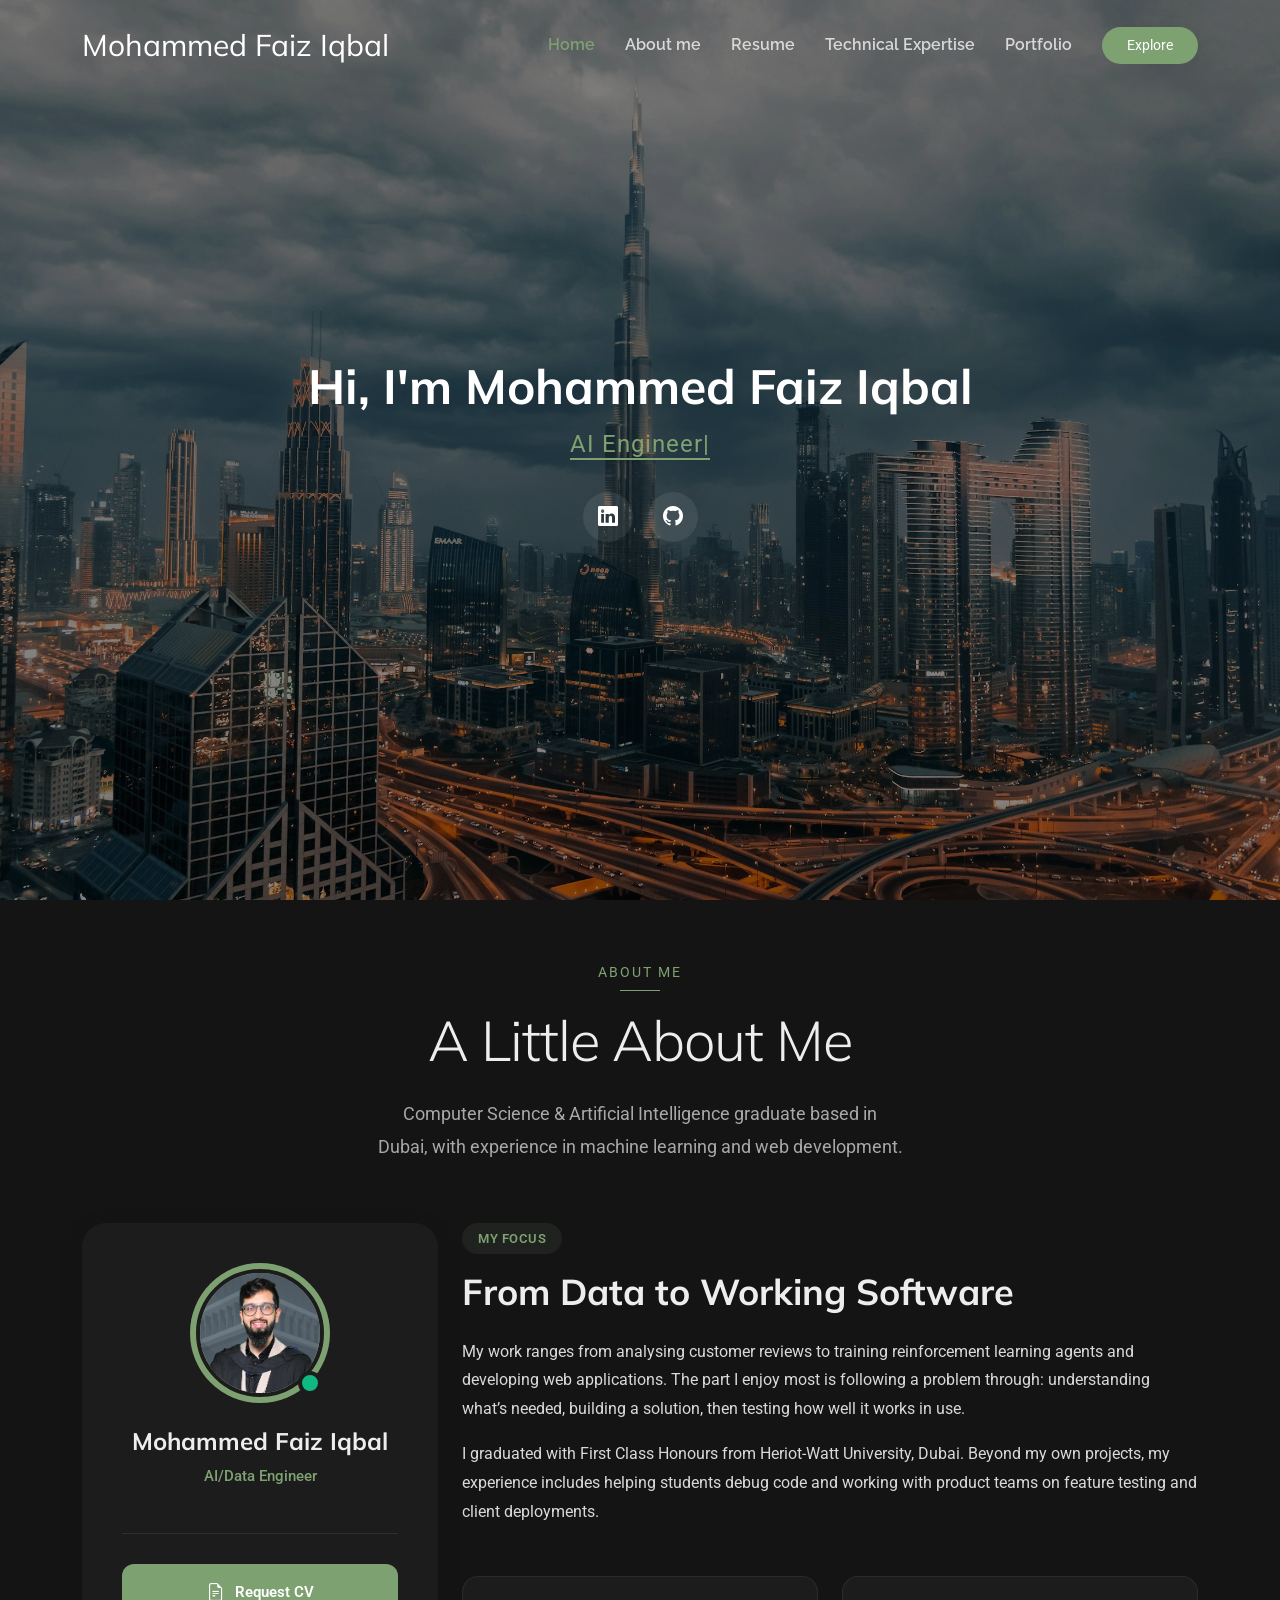
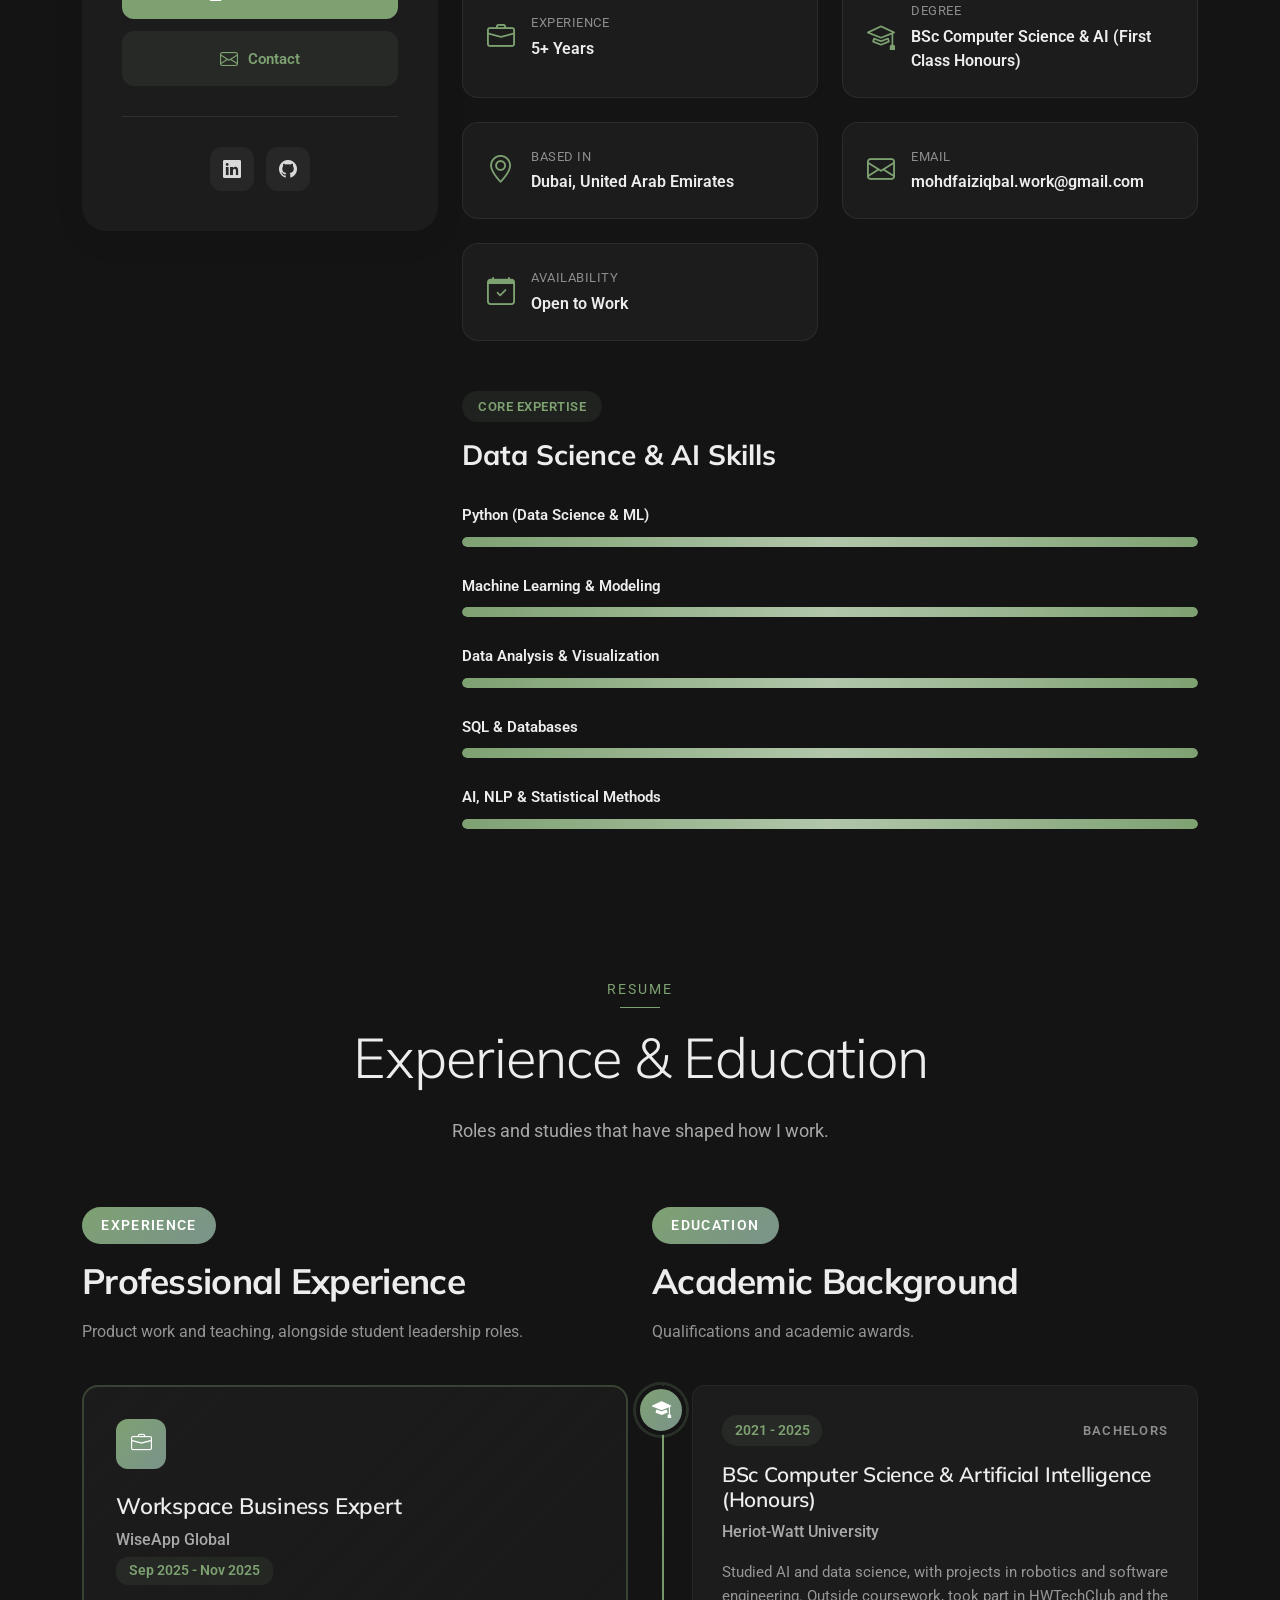
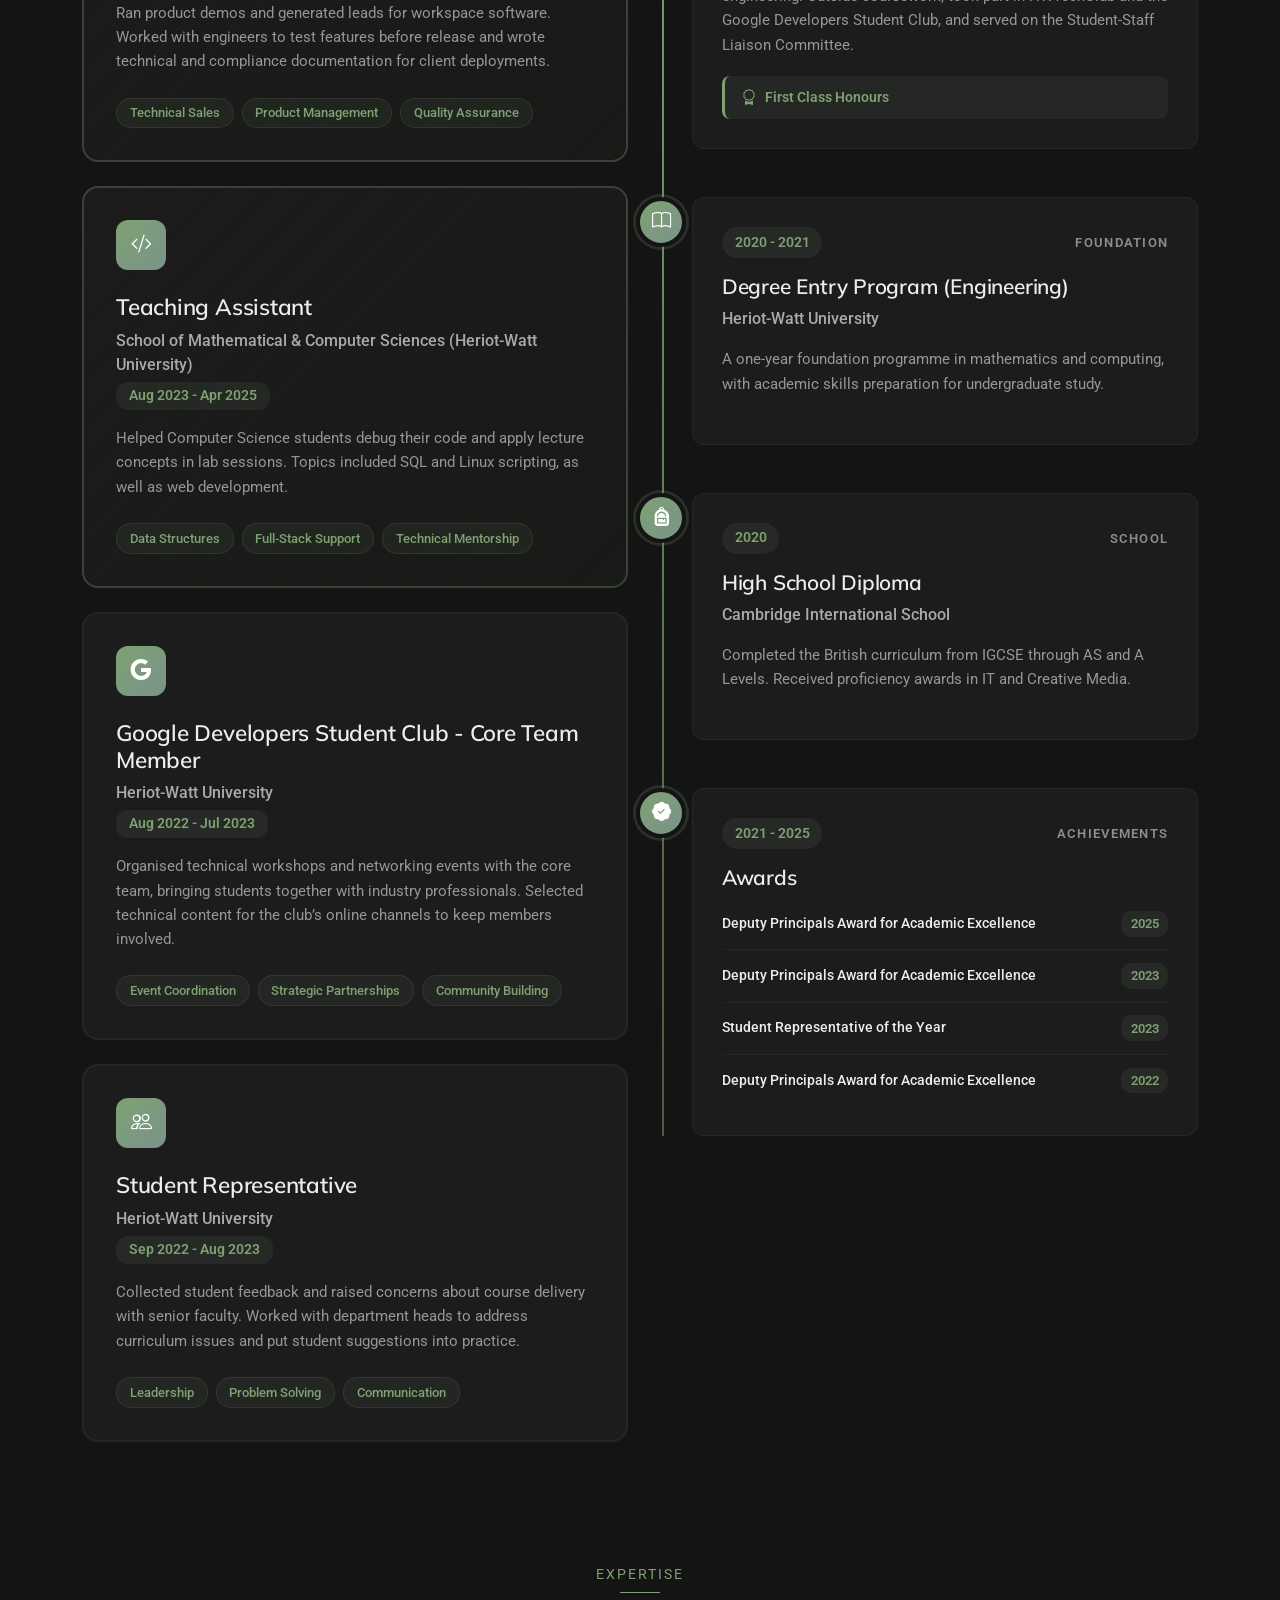
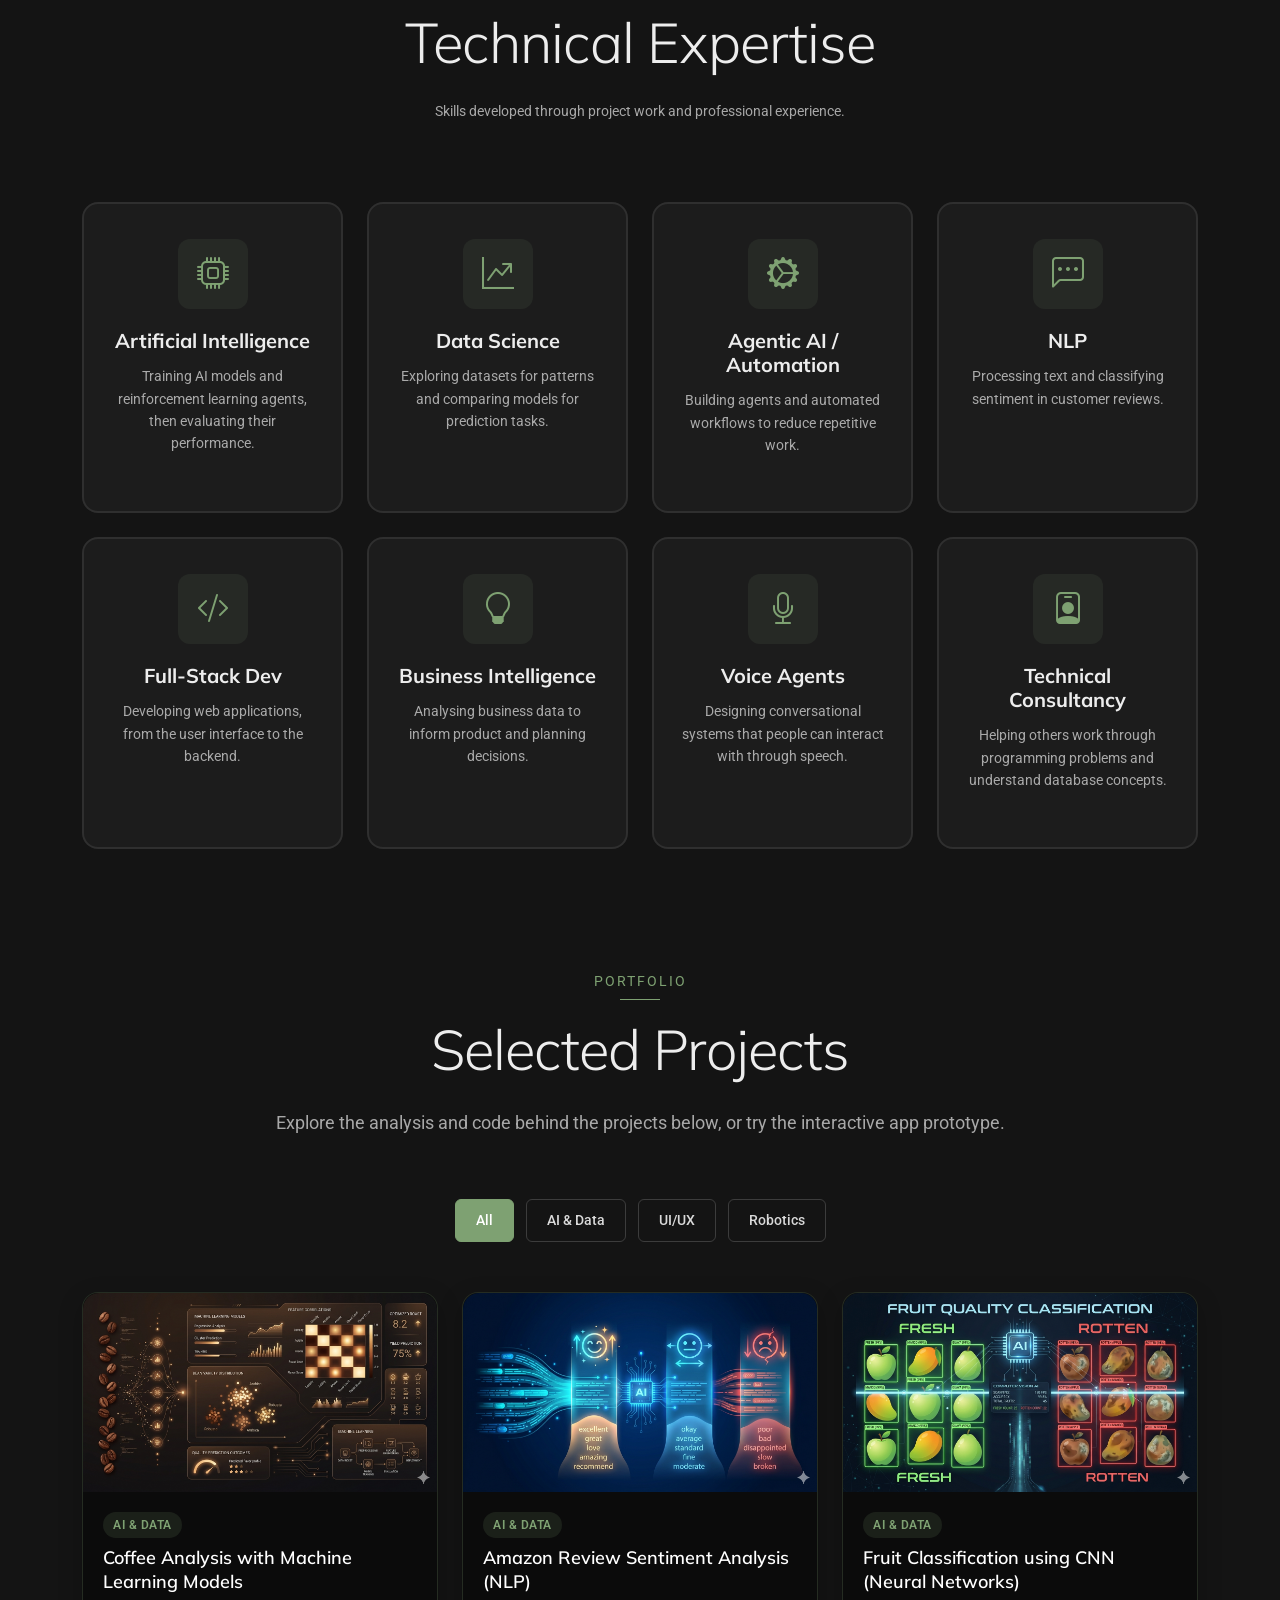
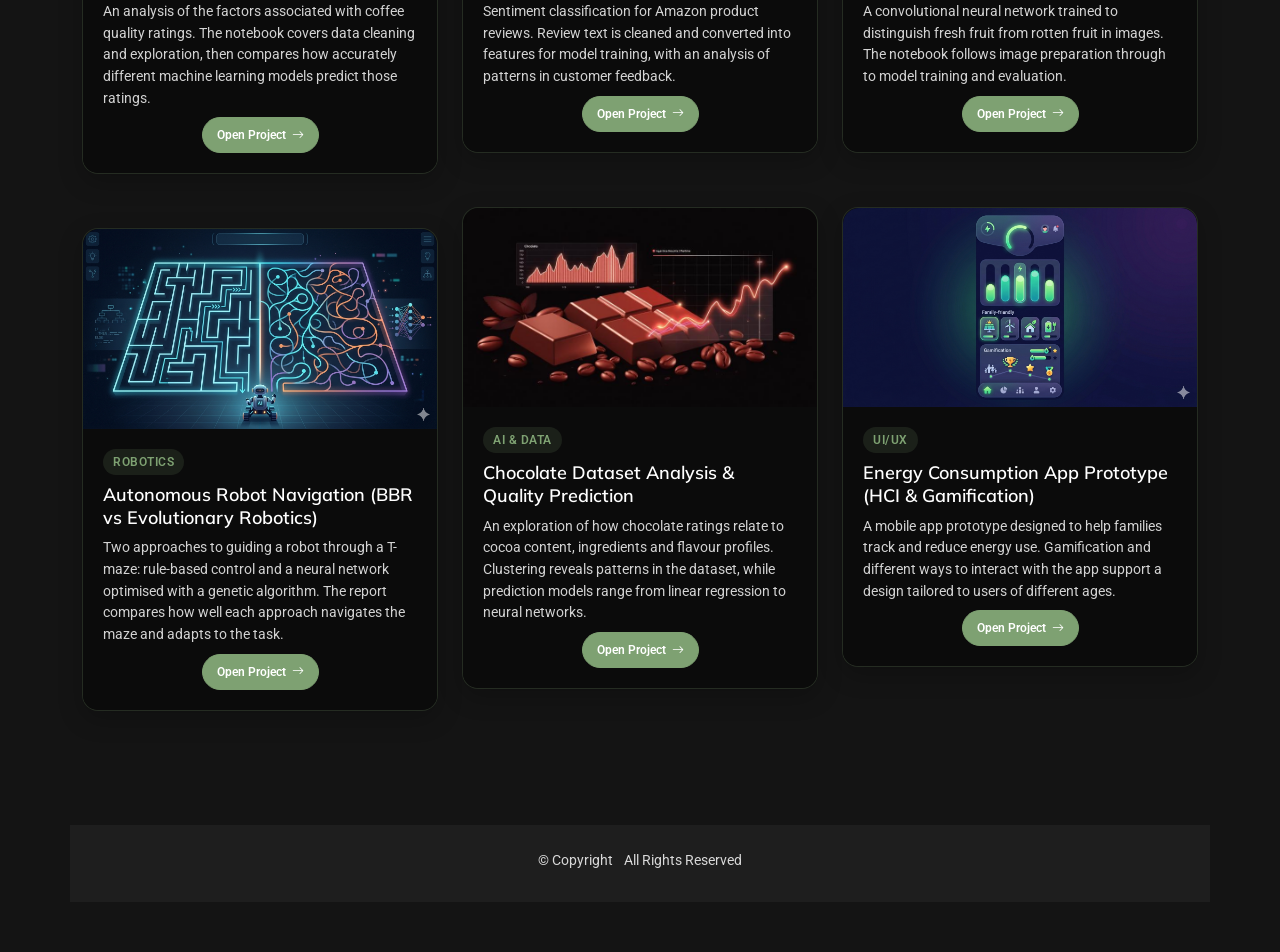
==== index.html @ 3fe0293e "Revise personal description and project details in index.html for clarity and conciseness" ====
<!DOCTYPE html>
<html lang="en">

<head>
  <meta charset="utf-8">
  <meta content="width=device-width, initial-scale=1.0" name="viewport">
  <title>Mohammed Faiz Iqbal</title>
  <meta name="description" content="">
  <meta name="keywords" content="">

  <!-- Favicons -->
  <link href="assets/img/favicon.ico" rel="icon">
  <link href="assets/img/apple-touch-icon.png" rel="apple-touch-icon">

  <!-- Fonts -->
  <link href="https://fonts.googleapis.com" rel="preconnect">
  <link href="https://fonts.gstatic.com" rel="preconnect" crossorigin>
  <link href="https://fonts.googleapis.com/css2?family=Roboto:ital,wght@0,100;0,300;0,400;0,500;0,700;0,900;1,100;1,300;1,400;1,500;1,700;1,900&family=Raleway:ital,wght@0,100;0,200;0,300;0,400;0,500;0,600;0,700;0,800;0,900;1,100;1,200;1,300;1,400;1,500;1,600;1,700;1,800;1,900&family=Mulish:ital,wght@0,200;0,300;0,400;0,500;0,600;0,700;0,800;0,900;1,200;1,300;1,400;1,500;1,600;1,700;1,800;1,900&display=swap" rel="stylesheet">

  <!-- Vendor CSS Files -->
  <link href="assets/vendor/bootstrap/css/bootstrap.min.css" rel="stylesheet">
  <link href="assets/vendor/bootstrap-icons/bootstrap-icons.css" rel="stylesheet">
  <link href="assets/vendor/aos/aos.css" rel="stylesheet">
  <link href="assets/vendor/glightbox/css/glightbox.min.css" rel="stylesheet">
  <link href="assets/vendor/swiper/swiper-bundle.min.css" rel="stylesheet">

  <!-- Main CSS File -->
  <link href="assets/css/main.css" rel="stylesheet">
</head>

<body class="index-page">

  <header id="header" class="header d-flex align-items-center fixed-top">
    <div class="container-fluid container-xl position-relative d-flex align-items-center">

      <a href="index.html" class="logo d-flex align-items-center me-auto">
        <!-- Uncomment the line below if you also wish to use an image logo -->
        <!-- <img src="assets/img/logo.webp" alt=""> -->
        <h1 class="sitename">Mohammed Faiz Iqbal</h1>
      </a>

      <nav id="navmenu" class="navmenu">
        <ul>
          <li><a href="#hero" class="active">Home</a></li>
          <li><a href="#about">About me</a></li>
          <li><a href="#resume">Resume</a></li>
          <li><a href="#services">Technical Expertise</a></li>
          <li><a href="#portfolio">Portfolio</a></li>
          <!-- <li class="dropdown"><a href="#"><span>Dropdown</span> <i class="bi bi-chevron-down toggle-dropdown"></i></a>
            <ul>
              <li><a href="#">Dropdown 1</a></li>
              <li class="dropdown"><a href="#"><span>Deep Dropdown</span> <i class="bi bi-chevron-down toggle-dropdown"></i></a>
                <ul>
                  <li><a href="#">Deep Dropdown 1</a></li>
                  <li><a href="#">Deep Dropdown 2</a></li>
                  <li><a href="#">Deep Dropdown 3</a></li>
                  <li><a href="#">Deep Dropdown 4</a></li>
                  <li><a href="#">Deep Dropdown 5</a></li>
                </ul>
              </li>
              <li><a href="#">Dropdown 2</a></li>
              <li><a href="#">Dropdown 3</a></li>
              <li><a href="#">Dropdown 4</a></li>
            </ul>
          </li> -->
        </ul>
        <i class="mobile-nav-toggle d-xl-none bi bi-list"></i>
      </nav>

      <a class="btn-getstarted" href="#about">Explore</a>

    </div>
  </header>

  <main class="main">

    <!-- Hero Section -->
    <section id="hero" class="hero section dark-background">

      <img src="assets/img/profile/dubai.jpg" alt="" data-aos="fade-in">

      <div class="container" data-aos="fade-up" data-aos-delay="100">
        <div class="row justify-content-center">
          <div class="col-lg-8 text-center">
            <h2>Hi, I'm Mohammed Faiz Iqbal</h2>
            <p><span class="typed" data-typed-items="AI Engineer, Data Scientist, Developer, Designer"></span><span class="typed-cursor" aria-hidden="true"></span></p>
            <div class="social-links">
              <a href="https://www.linkedin.com/in/faiziqbal/" target="_blank"><i class="bi bi-linkedin"></i></a>
              <a href="https://github.com/Faiz-Iqbal" target="_blank"><i class="bi bi-github"></i></a>
            </div>
          </div>
        </div>
      </div>

    </section><!-- /Hero Section -->

    <!-- About Section -->
    <section id="about" class="about section">

      <!-- Section Title -->
      <div class="container section-title" data-aos="fade-up">
        <span class="subtitle">About Me</span>
        <h2>A Little About Me</h2>
        <p>Computer Science &amp; Artificial Intelligence graduate based in Dubai, with experience in machine learning and web development.</p>
      </div><!-- End Section Title -->

      <div class="container" data-aos="fade-up" data-aos-delay="100">

        <div class="row gy-5">
          <div class="col-lg-4" data-aos="zoom-in" data-aos-delay="150">
            <div class="profile-card">
              <div class="profile-header">
                <div class="profile-avatar">
                  <img src="assets/img/profile/FaizPFP.png" class="img-fluid" alt="">
                  <div class="status-indicator"></div>
                </div>
                <h3>Mohammed Faiz Iqbal</h3>
                <span class="role">AI/Data Engineer</span>
                <!-- <div class="rating">
                  <i class="bi bi-star-fill"></i>
                  <i class="bi bi-star-fill"></i>
                  <i class="bi bi-star-fill"></i>
                  <i class="bi bi-star-fill"></i>
                  <i class="bi bi-star-half"></i>
                  <span>4.8</span>
                </div> -->
              </div>

              <!-- <div class="profile-stats">
                <div class="stat-item">
                  <h4>156</h4>
                  <p>Projects</p>
                </div>
                <div class="stat-item">
                  <h4>8+</h4>
                  <p>Years</p>
                </div>
                <div class="stat-item">
                  <h4>42</h4>
                  <p>Awards</p>
                </div>
              </div> -->

              <div class="profile-actions">
                <a href="mailto:mohdfaiziqbal.work@gmail.com?subject=Request%20for%20CV&body=Hi%20Mohammed%2C%0A%0AI%20hope%20you%20are%20doing%20well.%20I%20would%20like%20to%20request%20your%20latest%20CV.%0A%0AThank%20you.%0A" class="btn-primary"><i class="bi bi-file-earmark-text"></i> Request CV</a>
                <a href="mailto:mohdfaiziqbal.work@gmail.com" class="btn-secondary"><i class="bi bi-envelope"></i> Contact</a>
              </div>

              <div class="social-connect">
                <a href="https://www.linkedin.com/in/faiziqbal/"><i class="bi bi-linkedin"></i></a>
                <a href="https://github.com/Faiz-Iqbal"><i class="bi bi-github"></i></a>
                <!-- <a href="#"><i class="bi bi-twitter"></i></a>
                <a href="#"><i class="bi bi-instagram"></i></a> -->
              </div>
            </div>
          </div>

          <div class="col-lg-8" data-aos="fade-left" data-aos-delay="200">
            <div class="content-wrapper">
              <div class="bio-section">
                <div class="section-tag">My Focus</div>
                <h2>From Data to Working Software</h2>
                <p>My work ranges from analysing customer reviews to training reinforcement learning agents and developing web applications. The part I enjoy most is following a problem through: understanding what’s needed, building a solution, then testing how well it works in use.</p>
                <p>I graduated with First Class Honours from Heriot-Watt University, Dubai. Beyond my own projects, my experience includes helping students debug code and working with product teams on feature testing and client deployments.</p>
              </div>

              <div class="details-grid">
                <div class="detail-item" data-aos="fade-up" data-aos-delay="250">
                  <i class="bi bi-briefcase"></i>
                  <div class="detail-content">
                    <span>Experience</span>
                    <strong>5+ Years</strong>
                  </div>
                </div>

                <div class="detail-item" data-aos="fade-up" data-aos-delay="300">
                  <i class="bi bi-mortarboard"></i>
                  <div class="detail-content">
                    <span>Degree</span>
                    <strong>BSc Computer Science & AI (First Class Honours)</strong>
                  </div>
                </div>

                <div class="detail-item" data-aos="fade-up" data-aos-delay="350">
                  <i class="bi bi-geo-alt"></i>
                  <div class="detail-content">
                    <span>Based In</span>
                    <strong>Dubai, United Arab Emirates</strong>
                  </div>
                </div>

                <div class="detail-item" data-aos="fade-up" data-aos-delay="100">
                  <i class="bi bi-envelope"></i>
                  <div class="detail-content">
                    <span>Email</span>
                    <strong>mohdfaiziqbal.work@gmail.com</strong>
                  </div>
                </div>

                <!-- <div class="detail-item" data-aos="fade-up" data-aos-delay="150">
                  <i class="bi bi-phone"></i>
                  <div class="detail-content">
                    <span>Phone</span>
                    <strong>+1 (555) 234-5678</strong>
                  </div>
                </div> -->

                <div class="detail-item" data-aos="fade-up" data-aos-delay="200">
                  <i class="bi bi-calendar-check"></i>
                  <div class="detail-content">
                    <span>Availability</span>
                    <strong>Open to Work</strong>
                  </div>
                </div>
              </div>

              <div class="skills-showcase" data-aos="fade-up" data-aos-delay="250">
                <div class="section-tag">Core Expertise</div>
                <h3>Data Science & AI Skills</h3>

                <div class="skills-list skills-animation">

                  <div class="skill-item">
                    <div class="skill-info">
                      <span class="skill-name">Python (Data Science & ML)</span>
                    </div>
                    <div class="progress">
                      <div class="progress-bar" role="progressbar"
                          aria-valuenow="100" aria-valuemin="0" aria-valuemax="100"></div>
                    </div>
                  </div>

                  <div class="skill-item">
                    <div class="skill-info">
                      <span class="skill-name">Machine Learning & Modeling</span>
                    </div>
                    <div class="progress">
                      <div class="progress-bar" role="progressbar"
                          aria-valuenow="100" aria-valuemin="0" aria-valuemax="100"></div>
                    </div>
                  </div>

                  <div class="skill-item">
                    <div class="skill-info">
                      <span class="skill-name">Data Analysis & Visualization</span>
                    </div>
                    <div class="progress">
                      <div class="progress-bar" role="progressbar"
                          aria-valuenow="100" aria-valuemin="0" aria-valuemax="100"></div>
                    </div>
                  </div>

                  <div class="skill-item">
                    <div class="skill-info">
                      <span class="skill-name">SQL & Databases</span>
                    </div>
                    <div class="progress">
                      <div class="progress-bar" role="progressbar"
                          aria-valuenow="100" aria-valuemin="0" aria-valuemax="100"></div>
                    </div>
                  </div>

                  <div class="skill-item">
                    <div class="skill-info">
                      <span class="skill-name">AI, NLP & Statistical Methods</span>
                    </div>
                    <div class="progress">
                      <div class="progress-bar" role="progressbar"
                          aria-valuenow="100" aria-valuemin="0" aria-valuemax="100"></div>
                    </div>
                  </div>
                </div>
              </div>
            </div>
          </div>
        </div>

      </div>

    </section>
    <!-- /About Section End -->

    <!-- Resume Section -->
    <section id="resume" class="resume section">

      <!-- Section Title -->
      <div class="container section-title" data-aos="fade-up">
        <span class="subtitle">Resume</span>
        <h2>Experience &amp; Education</h2>
        <p>Roles and studies that have shaped how I work.</p>
      </div><!-- End Section Title -->

      <div class="container" data-aos="fade-up" data-aos-delay="100">

        <div class="row gy-5">
          <div class="col-lg-6">
            <div class="experience-section">
              <div class="section-header" data-aos="fade-right" data-aos-delay="200">
                <div class="header-content">
                  <span class="section-badge">Experience</span>
                  <h2>Professional Experience</h2>
                  <p>Product work and teaching, alongside student leadership roles.</p>
                </div>
              </div>

              <div class="experience-cards">
                <div class="exp-card featured" data-aos="zoom-in" data-aos-delay="300">
                  <div class="card-header">
                    <div class="company-logo">
                      <i class="bi bi-briefcase"></i>
                    </div>
                    <!-- <div class="period-badge">Current</div> -->
                  </div>
                  <div class="card-body">
                    <h3>Workspace Business Expert</h3>
                    <p class="company-name">WiseApp Global</p>
                    <span class="duration">Sep 2025 - Nov 2025</span>
                    <p class="description">Ran product demos and generated leads for workspace software. Worked with engineers to test features before release and wrote technical and compliance documentation for client deployments.</p>
                    <div class="skills-tags">
                      <span class="skill-tag">Technical Sales</span>
                      <span class="skill-tag">Product Management</span>
                      <span class="skill-tag">Quality Assurance</span>
                    </div>
                  </div>
                </div>

                <div class="exp-card featured" data-aos="zoom-in" data-aos-delay="300">
                  <div class="card-header">
                    <div class="company-logo">
                        <i class="bi bi-code-slash"></i>
                    </div>
                    <!-- <div class="period-badge">Current</div> -->
                  </div>
                  <div class="card-body">
                    <h3>Teaching Assistant</h3>
                    <p class="company-name">School of Mathematical & Computer Sciences (Heriot-Watt University)</p>
                    <span class="duration">Aug 2023 - Apr 2025</span>
                    <p class="description">Helped Computer Science students debug their code and apply lecture concepts in lab sessions. Topics included SQL and Linux scripting, as well as web development.</p>
                    <div class="skills-tags">
                      <span class="skill-tag">Data Structures</span>
                      <span class="skill-tag">Full-Stack Support</span>
                      <span class="skill-tag">Technical Mentorship</span>
                    </div>
                  </div>
                </div>

                <div class="exp-card" data-aos="zoom-in" data-aos-delay="350">
                  <div class="card-header">
                    <div class="company-logo">
                      <i class="bi bi-google"></i>
                    </div>
                  </div>
                  <div class="card-body">
                    <h3>Google Developers Student Club - Core Team Member</h3>
                    <p class="company-name">Heriot-Watt University</p>
                    <span class="duration">Aug 2022 - Jul 2023</span>
                    <p class="description">Organised technical workshops and networking events with the core team, bringing students together with industry professionals. Selected technical content for the club’s online channels to keep members involved.</p>
                    <div class="skills-tags">
                      <span class="skill-tag">Event Coordination</span>
                      <span class="skill-tag">Strategic Partnerships</span>
                      <span class="skill-tag">Community Building</span>
                    </div>
                  </div>
                </div>

                <div class="exp-card" data-aos="zoom-in" data-aos-delay="400">
                  <div class="card-header">
                    <div class="company-logo">
                      <i class="bi bi-people"></i>
                    </div>
                  </div>
                  <div class="card-body">
                    <h3>Student Representative</h3>
                    <p class="company-name">Heriot-Watt University</p>
                    <span class="duration">Sep 2022 - Aug 2023</span>
                    <p class="description">Collected student feedback and raised concerns about course delivery with senior faculty. Worked with department heads to address curriculum issues and put student suggestions into practice.</p>
                    <div class="skills-tags">
                      <span class="skill-tag">Leadership</span>
                      <span class="skill-tag">Problem Solving</span>
                      <span class="skill-tag">Communication</span>
                    </div>
                  </div>
                </div>
              </div>
            </div>
          </div>

          <div class="col-lg-6">
            <div class="education-section">
              <div class="section-header" data-aos="fade-left" data-aos-delay="200">
                <div class="header-content">
                  <span class="section-badge">Education</span>
                  <h2>Academic Background</h2>
                  <p>Qualifications and academic awards.</p>
                </div>
              </div>

              <div class="education-timeline" data-aos="fade-left" data-aos-delay="300">
                <div class="timeline-track">
                  <div class="timeline-item">
                    <div class="timeline-marker">
                      <i class="bi bi-mortarboard-fill"></i>
                    </div>
                    <div class="timeline-content">
                      <div class="education-meta">
                        <span class="year-range">2021 - 2025</span>
                        <span class="degree-level">Bachelors</span>
                      </div>
                      <h4>BSc Computer Science & Artificial Intelligence (Honours)</h4>
                      <p class="institution">Heriot-Watt University</p>
                      <p class="description">Studied AI and data science, with projects in robotics and software engineering. Outside coursework, took part in HWTechClub and the Google Developers Student Club, and served on the Student-Staff Liaison Committee.</p>
                      <div class="achievement">
                        <i class="bi bi-award"></i>
                        <span>First Class Honours</span>
                      </div>
                    </div>
                  </div>

                  <div class="timeline-item">
                    <div class="timeline-marker">
                      <i class="bi bi-book"></i>
                    </div>
                    <div class="timeline-content">
                      <div class="education-meta">
                        <span class="year-range">2020 - 2021</span>
                        <span class="degree-level">Foundation</span>
                      </div>
                      <h4>Degree Entry Program (Engineering)</h4>
                      <p class="institution">Heriot-Watt University</p>
                      <p class="description">A one-year foundation programme in mathematics and computing, with academic skills preparation for undergraduate study.</p>
                    </div>
                  </div>

                  <div class="timeline-item">
                    <div class="timeline-marker">
                      <i class="bi bi-backpack-fill"></i>
                    </div>
                    <div class="timeline-content">
                      <div class="education-meta">
                        <span class="year-range">2020</span>
                        <span class="degree-level">School</span>
                      </div>
                      <h4>High School Diploma</h4>
                      <p class="institution">Cambridge International School</p>
                      <p class="description">Completed the British curriculum from IGCSE through AS and A Levels. Received proficiency awards in IT and Creative Media.</p>
                    </div>
                  </div>

                  <div class="timeline-item">
                    <div class="timeline-marker">
                      <i class="bi bi-patch-check-fill"></i>
                    </div>
                    <div class="timeline-content">
                      <div class="education-meta">
                        <span class="year-range">2021 - 2025</span>
                        <span class="degree-level">Achievements</span>
                      </div>
                      <h4>Awards</h4>
                      <div class="certifications-list">
                        <div class="cert-item">
                          <span class="cert-name">Deputy Principals Award for Academic Excellence </span>
                          <span class="cert-year">2025</span>
                        </div>
                        <div class="cert-item">
                          <span class="cert-name">Deputy Principals Award for Academic Excellence</span>
                          <span class="cert-year">2023</span>
                        </div>
                        <div class="cert-item">
                          <span class="cert-name">Student Representative of the Year</span>
                          <span class="cert-year">2023</span>
                        </div>
                        <div class="cert-item">
                          <span class="cert-name">Deputy Principals Award for Academic Excellence</span>
                          <span class="cert-year">2022</span>
                        </div>
                      </div>
                    </div>
                  </div>
                </div>
              </div>
            </div>
          </div>
        </div>

      </div>

    </section><!-- /Resume Section -->

    <!-- Services Section -->
    <section id="services" class="services section">

      <!-- Section Title -->
      <div class="container section-title" data-aos="fade-up">
        <span class="subtitle">Expertise</span>
        <h2>Technical Expertise</h2>
        <p>Skills developed through project work and professional experience.</p>
      </div><div class="container" data-aos="fade-up" data-aos-delay="100">

        <div class="row gy-4">
          <div class="col-lg-3 col-md-6" data-aos="zoom-in" data-aos-delay="100">
            <div class="service-item">
              <div class="icon-wrapper">
                <i class="bi bi-cpu"></i>
              </div>
              <h4>Artificial Intelligence</h4>
              <p>Training AI models and reinforcement learning agents, then evaluating their performance.</p>
            </div>
          </div>

          <div class="col-lg-3 col-md-6" data-aos="zoom-in" data-aos-delay="200">
            <div class="service-item">
              <div class="icon-wrapper">
                <i class="bi bi-graph-up-arrow"></i>
              </div>
              <h4>Data Science</h4>
              <p>Exploring datasets for patterns and comparing models for prediction tasks.</p>
            </div>
          </div>

          <div class="col-lg-3 col-md-6" data-aos="zoom-in" data-aos-delay="300">
            <div class="service-item">
              <div class="icon-wrapper">
                <i class="bi bi-gear-wide-connected"></i>
              </div>
              <h4>Agentic AI / Automation</h4>
              <p>Building agents and automated workflows to reduce repetitive work.</p>
            </div>
          </div>

          <div class="col-lg-3 col-md-6" data-aos="zoom-in" data-aos-delay="400">
            <div class="service-item">
              <div class="icon-wrapper">
                <i class="bi bi-chat-left-dots"></i>
              </div>
              <h4>NLP</h4>
              <p>Processing text and classifying sentiment in customer reviews.</p>
            </div>
          </div>

          <div class="col-lg-3 col-md-6" data-aos="zoom-in" data-aos-delay="100">
            <div class="service-item">
              <div class="icon-wrapper">
                <i class="bi bi-code-slash"></i>
              </div>
              <h4>Full-Stack Dev</h4>
              <p>Developing web applications, from the user interface to the backend.</p>
            </div>
          </div>

          <div class="col-lg-3 col-md-6" data-aos="zoom-in" data-aos-delay="200">
            <div class="service-item">
              <div class="icon-wrapper">
                <i class="bi bi-lightbulb"></i>
              </div>
              <h4>Business Intelligence</h4>
              <p>Analysing business data to inform product and planning decisions.</p>
            </div>
          </div>

          <div class="col-lg-3 col-md-6" data-aos="zoom-in" data-aos-delay="300">
            <div class="service-item">
              <div class="icon-wrapper">
                <i class="bi bi-mic"></i>
              </div>
              <h4>Voice Agents</h4>
              <p>Designing conversational systems that people can interact with through speech.</p>
            </div>
          </div>

          <div class="col-lg-3 col-md-6" data-aos="zoom-in" data-aos-delay="400">
            <div class="service-item">
              <div class="icon-wrapper">
                <i class="bi bi-person-badge"></i>
              </div>
              <h4>Technical Consultancy</h4>
              <p>Helping others work through programming problems and understand database concepts.</p>
            </div>
          </div>

        </div>

      </div>

    </section>
    <!-- /Services Section -->

    <!-- Portfolio Section -->
    <section id="portfolio" class="portfolio section">

      <!-- Section Title -->
      <div class="container section-title" data-aos="fade-up">
        <span class="subtitle">Portfolio</span>
        <h2>Selected Projects</h2>
        <p>Explore the analysis and code behind the projects below, or try the interactive app prototype.</p>
      </div><!-- End Section Title -->

      <div class="container" data-aos="fade-up" data-aos-delay="100">

        <div class="isotope-layout" data-default-filter="*" data-layout="masonry" data-sort="original-order">
          <ul class="portfolio-filters isotope-filters" data-aos="fade-up" data-aos-delay="200">
            <li data-filter="*" class="filter-active">All</li>
            <li data-filter=".filter-ai-data">AI &amp; Data</li>
            <li data-filter=".filter-uiux">UI/UX</li>
            <li data-filter=".filter-robotics">Robotics</li>
          </ul>

          <div class="row gy-4 isotope-container" data-aos="fade-up" data-aos-delay="300">
            <div class="col-lg-4 col-md-6 portfolio-item isotope-item filter-ai-data">
              <div class="portfolio-card">
                <div class="portfolio-image-container">
                  <img src="assets/img/portfolio/coffee2.png" alt="Creative Project" class="img-fluid" loading="lazy">
                </div>
                <div class="portfolio-content">
                  <span class="project-category">AI &amp; DATA</span>
                  <h4>Coffee Analysis with Machine Learning Models</h4>
                  <p class="project-description">An analysis of the factors associated with coffee quality ratings. The notebook covers data cleaning and exploration, then compares how accurately different machine learning models predict those ratings.</p>
                  <a href="/Projects/MLmodels_coffee_analysis.html" class="portfolio-open-project">Open Project <i class="bi bi-arrow-right"></i></a>
                </div>
              </div>
            </div>

            <div class="col-lg-4 col-md-6 portfolio-item isotope-item filter-ai-data">
              <div class="portfolio-card">
                <div class="portfolio-image-container">
                  <img src="assets/img/portfolio/amazonreviews.png" alt="Strategy Project" class="img-fluid" loading="lazy">
                </div>
                <div class="portfolio-content">
                  <span class="project-category">AI &amp; DATA</span>
                  <h4>Amazon Review Sentiment Analysis (NLP)</h4>
                  <p class="project-description">Sentiment classification for Amazon product reviews. Review text is cleaned and converted into features for model training, with an analysis of patterns in customer feedback.</p>
                  <a href="/Projects/NLP_AmazonReviewAnalysis.html" class="portfolio-open-project">Open Project <i class="bi bi-arrow-right"></i></a>
                </div>
              </div>
            </div>

            <div class="col-lg-4 col-md-6 portfolio-item isotope-item filter-ai-data">
              <div class="portfolio-card">
                <div class="portfolio-image-container">
                  <img src="assets/img/portfolio/fruits2.png" alt="Development Project" class="img-fluid" loading="lazy">
                </div>
                <div class="portfolio-content">
                  <span class="project-category">AI &amp; DATA</span>
                  <h4>Fruit Classification using CNN (Neural Networks)</h4>
                  <p class="project-description">A convolutional neural network trained to distinguish fresh fruit from rotten fruit in images. The notebook follows image preparation through to model training and evaluation.</p>
                  <a href="/Projects/CNN_NeuralNetworks_FruitsDatabase.html" class="portfolio-open-project">Open Project <i class="bi bi-arrow-right"></i></a>
                </div>
              </div>
            </div>

            <div class="col-lg-4 col-md-6 portfolio-item isotope-item filter-ai-data">
              <div class="portfolio-card">
                <div class="portfolio-image-container">
                  <img src="assets/img/portfolio/chocolate.jpeg" alt="Creative Project" class="img-fluid" loading="lazy">
                </div>
                <div class="portfolio-content">
                  <span class="project-category">AI &amp; DATA</span>
                  <h4>Chocolate Dataset Analysis & Quality Prediction</h4>
                  <p class="project-description">An exploration of how chocolate ratings relate to cocoa content, ingredients and flavour profiles. Clustering reveals patterns in the dataset, while prediction models range from linear regression to neural networks.</p>
                  <a href="/Projects/ML_ModelsChocolate_Analysis.html" class="portfolio-open-project">Open Project <i class="bi bi-arrow-right"></i></a>
                </div>
              </div>
            </div>

            <div class="col-lg-4 col-md-6 portfolio-item isotope-item filter-uiux">
              <div class="portfolio-card">
                <div class="portfolio-image-container">
                  <img src="assets/img/portfolio/uiux.png" alt="Digital Project" class="img-fluid" loading="lazy">
                </div>
                <div class="portfolio-content">
                  <span class="project-category">UI/UX</span>
                  <h4>Energy Consumption App Prototype (HCI & Gamification)</h4>
                  <p class="project-description">A mobile app prototype designed to help families track and reduce energy use. Gamification and different ways to interact with the app support a design tailored to users of different ages.</p>
                  <a href="https://www.figma.com/proto/hnE5DhwZf0CaMbNLaOHhA9/Group-7---Final-Prototype?node-id=1-1587&p=f&t=FSQ48VQx2tQs7zBs-1&scaling=scale-down&content-scaling=fixed&page-id=0%3A1&starting-point-node-id=1%3A1587&show-proto-sidebar=1" class="portfolio-open-project">Open Project <i class="bi bi-arrow-right"></i></a>
                </div>
              </div>
            </div>

            <div class="col-lg-4 col-md-6 portfolio-item isotope-item filter-robotics">
              <div class="portfolio-card">
                <div class="portfolio-image-container">
                  <img src="assets/img/portfolio/robotics.png" alt="Digital Project" class="img-fluid" loading="lazy">
                </div>
                <div class="portfolio-content">
                  <span class="project-category">ROBOTICS</span>
                  <h4>Autonomous Robot Navigation (BBR vs Evolutionary Robotics)</h4>
                  <p class="project-description">Two approaches to guiding a robot through a T-maze: rule-based control and a neural network optimised with a genetic algorithm. The report compares how well each approach navigates the maze and adapts to the task.</p>
                  <a href="/Projects/F20RO_Report_Group5.html" class="portfolio-open-project">Open Project <i class="bi bi-arrow-right"></i></a>
                </div>
              </div>
            </div>
          </div>

        </div>

        <!-- <div class="portfolio-bottom" data-aos="fade-up" data-aos-delay="400">
          <div class="row align-items-center">
            <div class="col-lg-8">
              <h3>Like what you see?</h3>
              <p>Donec rutrum congue leo eget malesuada. Vivamus suscipit tortor eget felis porttitor volutpat.</p>
            </div>
            <div class="col-lg-4 text-lg-end">
              <a href="#contact" class="btn btn-accent">Let's Work Together</a>
            </div>
          </div>
        </div> -->

      </div>

    </section>
    
    <!-- /Portfolio Section --> 
  </main>

  <footer id="footer" class="footer">

    <!-- <div class="container footer-top">
      <div class="row gy-4">
        <div class="col-lg-5 col-md-12 footer-about">
          <a href="index.html" class="logo d-flex align-items-center">
            <span class="sitename">Mohammed Faiz</span>
          </a>
          <p></p>
          <div class="social-links d-flex mt-4">
            <a href=""><i class="bi bi-twitter-x"></i></a>
            <a href=""><i class="bi bi-facebook"></i></a>
            <a href=""><i class="bi bi-instagram"></i></a>
            <a href=""><i class="bi bi-linkedin"></i></a>
          </div>
        </div>

        <div class="col-lg-2 col-6 footer-links">
          <h4>Useful Links</h4>
          <ul>
            <li><a href="#">Home</a></li>
            <li><a href="#">About us</a></li>
            <li><a href="#">Services</a></li>
            <li><a href="#">Terms of service</a></li>
            <li><a href="#">Privacy policy</a></li>
          </ul>
        </div>

        <div class="col-lg-2 col-6 footer-links">
          <h4>Our Services</h4>
          <ul>
            <li><a href="#">Web Design</a></li>
            <li><a href="#">Web Development</a></li>
            <li><a href="#">Product Management</a></li>
            <li><a href="#">Marketing</a></li>
            <li><a href="#">Graphic Design</a></li>
          </ul>
        </div>

        <div class="col-lg-3 col-md-12 footer-contact text-center text-md-start">
          <h4>Contact Us</h4>
          <p>A108 Adam Street</p>
          <p>New York, NY 535022</p>
          <p>United States</p>
          <p class="mt-4"><strong>Phone:</strong> <span>+1 5589 55488 55</span></p>
          <p><strong>Email:</strong> <span>info@example.com</span></p>
        </div>

      </div>
    </div> -->

    <div class="container copyright text-center mt-4">
      <p>© <span>Copyright</span> <strong class="px-1 sitename"></strong> <span>All Rights Reserved</span></p>
      <div class="credits">
        <!-- All the links in the footer should remain intact. -->
        <!-- You can delete the links only if you've purchased the pro version. -->
        <!-- Licensing information: https://bootstrapmade.com/license/ -->
        <!-- Purchase the pro version with working PHP/AJAX contact form: [buy-url] -->
        <!-- Designed by <a href="https://bootstrapmade.com/">BootstrapMade</a> -->
      </div>
    </div>

  </footer>

  <!-- Scroll Top -->
  <a href="#" id="scroll-top" class="scroll-top d-flex align-items-center justify-content-center"><i class="bi bi-arrow-up-short"></i></a>

  <!-- Preloader -->
  <div id="preloader"></div>

  <!-- Vendor JS Files -->
  <script src="assets/vendor/bootstrap/js/bootstrap.bundle.min.js"></script>
  <script src="assets/vendor/php-email-form/validate.js"></script>
  <script src="assets/vendor/aos/aos.js"></script>
  <script src="assets/vendor/typed.js/typed.umd.js"></script>
  <script src="assets/vendor/waypoints/noframework.waypoints.js"></script>
  <script src="assets/vendor/glightbox/js/glightbox.min.js"></script>
  <script src="assets/vendor/imagesloaded/imagesloaded.pkgd.min.js"></script>
  <script src="assets/vendor/isotope-layout/isotope.pkgd.min.js"></script>
  <script src="assets/vendor/swiper/swiper-bundle.min.js"></script>

  <!-- Main JS File -->
  <script src="assets/js/main.js"></script>

</body>
<!-- =======================================================
  * Template Name: Craftivo
  * Template URL: https://bootstrapmade.com/craftivo-bootstrap-portfolio-template/
  * Updated: Oct 04 2025 with Bootstrap v5.3.8
  * Author: BootstrapMade.com
  * License: https://bootstrapmade.com/license/
  ======================================================== -->
</html>
---- assets/css/main.css ----
@charset "UTF-8";

/*--------------------------------------------------------------
# Font & Color Variables
# Help: https://bootstrapmade.com/color-system/
--------------------------------------------------------------*/
/* Fonts */
:root {
  --default-font: "Roboto",  system-ui, -apple-system, "Segoe UI", Roboto, "Helvetica Neue", Arial, "Noto Sans", "Liberation Sans", sans-serif, "Apple Color Emoji", "Segoe UI Emoji", "Segoe UI Symbol", "Noto Color Emoji";
  --heading-font: "Mulish",  sans-serif;
  --nav-font: "Raleway",  sans-serif;
}

/* Global Colors - The following color variables are used throughout the website. Updating them here will change the color scheme of the entire website */
:root { 
  --background-color: #141414; /* Background color for the entire website, including individual sections */
  --default-color: #d9d9d9; /* Default color used for the majority of the text content across the entire website */
  --heading-color: #ededed; /* Color for headings, subheadings and title throughout the website */
  --accent-color: #7EA172; /* Accent color that represents your brand on the website. It's used for buttons, links, and other elements that need to stand out */
  --surface-color: #1c1c1c; /* The surface color is used as a background of boxed elements within sections, such as cards, icon boxes, or other elements that require a visual separation from the global background. */
  --contrast-color: #ffffff; /* Contrast color for text, ensuring readability against backgrounds of accent, heading, or default colors. */
}

/* Nav Menu Colors - The following color variables are used specifically for the navigation menu. They are separate from the global colors to allow for more customization options */
:root {
  --nav-color: #d9d9d9;  /* The default color of the main navmenu links */
  --nav-hover-color: #7EA172; /* Applied to main navmenu links when they are hovered over or active */
  --nav-mobile-background-color: #2e2e2e; /* Used as the background color for mobile navigation menu */
  --nav-dropdown-background-color: #2e2e2e; /* Used as the background color for dropdown items that appear when hovering over primary navigation items */
  --nav-dropdown-color: #d9d9d9; /* Used for navigation links of the dropdown items in the navigation menu. */
  --nav-dropdown-hover-color: #7EA172; /* Similar to --nav-hover-color, this color is applied to dropdown navigation links when they are hovered over. */
}

/* Color Presets - These classes override global colors when applied to any section or element, providing reuse of the sam color scheme. */

.light-background {
  --background-color: rgba(41, 41, 41, 0.8);
  --surface-color: #484848;
}

.dark-background {
  --background-color: #060606;
  --default-color: #ffffff;
  --heading-color: #ffffff;
  --surface-color: #252525;
  --contrast-color: #ffffff;
}

/* Smooth scroll */
:root {
  scroll-behavior: smooth;
}

/*--------------------------------------------------------------
# General Styling & Shared Classes
--------------------------------------------------------------*/
body {
  color: var(--default-color);
  background-color: var(--background-color);
  font-family: var(--default-font);
}

a {
  color: var(--accent-color);
  text-decoration: none;
  transition: 0.3s;
}

a:hover {
  color: color-mix(in srgb, var(--accent-color), transparent 25%);
  text-decoration: none;
}

h1,
h2,
h3,
h4,
h5,
h6 {
  color: var(--heading-color);
  font-family: var(--heading-font);
}

/* PHP Email Form Messages
------------------------------*/
.php-email-form .error-message {
  display: none;
  background: #df1529;
  color: #ffffff;
  text-align: left;
  padding: 15px;
  margin-bottom: 24px;
  font-weight: 600;
}

.php-email-form .sent-message {
  display: none;
  color: #ffffff;
  background: #059652;
  text-align: center;
  padding: 15px;
  margin-bottom: 24px;
  font-weight: 600;
}

.php-email-form .loading {
  display: none;
  background: var(--surface-color);
  text-align: center;
  padding: 15px;
  margin-bottom: 24px;
}

.php-email-form .loading:before {
  content: "";
  display: inline-block;
  border-radius: 50%;
  width: 24px;
  height: 24px;
  margin: 0 10px -6px 0;
  border: 3px solid var(--accent-color);
  border-top-color: var(--surface-color);
  animation: php-email-form-loading 1s linear infinite;
}

@keyframes php-email-form-loading {
  0% {
    transform: rotate(0deg);
  }

  100% {
    transform: rotate(360deg);
  }
}

/*--------------------------------------------------------------
# Global Header
--------------------------------------------------------------*/
.header {
  --heading-color: #ffffff;
  color: var(--default-color);
  background-color: var(--background-color);
  padding: 15px 0;
  transition: all 0.5s;
  z-index: 997;
}

.header .logo {
  line-height: 1;
}

.header .logo img {
  max-height: 36px;
  margin-right: 8px;
}

.header .logo h1 {
  font-size: 30px;
  margin: 0;
  font-weight: 400;
  color: var(--heading-color);
}

.header .btn-getstarted,
.header .btn-getstarted:focus {
  color: var(--contrast-color);
  background: var(--accent-color);
  font-size: 14px;
  padding: 8px 25px;
  margin: 0 0 0 30px;
  border-radius: 50px;
  transition: 0.3s;
}

.header .btn-getstarted:hover,
.header .btn-getstarted:focus:hover {
  color: var(--contrast-color);
  background: color-mix(in srgb, var(--accent-color), transparent 15%);
}

@media (max-width: 1200px) {
  .header .logo {
    order: 1;
  }

  .header .btn-getstarted {
    order: 2;
    margin: 0 15px 0 0;
    padding: 6px 15px;
  }

  .header .navmenu {
    order: 3;
  }
}

.scrolled .header {
  box-shadow: 0px 0 18px rgba(0, 0, 0, 0.1);
}

/* Global Header on Scroll
------------------------------*/
.scrolled .header {
  --background-color: rgba(20, 20, 20, 0.8);
}

/* Index Page Header
------------------------------*/
.index-page .header {
  --background-color: rgba(255, 255, 255, 0);
}

.index-page .header .logo .sitename {
  opacity: 0;
  visibility: hidden;
  transform: translateY(-6px);
  transition: opacity 0.3s ease, transform 0.3s ease, visibility 0.3s ease;
}

.index-page.past-hero .header .logo .sitename {
  opacity: 1;
  visibility: visible;
  transform: translateY(0);
}

/* Index Page Header on Scroll
------------------------------*/
.index-page.scrolled .header {
  --background-color: rgba(20, 20, 20, 0.8);
}

/*--------------------------------------------------------------
# Navigation Menu
--------------------------------------------------------------*/
/* Navmenu - Desktop */
@media (min-width: 1200px) {
  .navmenu {
    padding: 0;
  }

  .navmenu ul {
    margin: 0;
    padding: 0;
    display: flex;
    list-style: none;
    align-items: center;
  }

  .navmenu li {
    position: relative;
  }

  .navmenu a,
  .navmenu a:focus {
    color: var(--nav-color);
    padding: 18px 15px;
    font-size: 16px;
    font-family: var(--nav-font);
    font-weight: 600;
    display: flex;
    align-items: center;
    justify-content: space-between;
    white-space: nowrap;
    transition: 0.3s;
  }

  .navmenu a i,
  .navmenu a:focus i {
    font-size: 12px;
    line-height: 0;
    margin-left: 5px;
    transition: 0.3s;
  }

  .navmenu li:last-child a {
    padding-right: 0;
  }

  .navmenu li:hover>a,
  .navmenu .active,
  .navmenu .active:focus {
    color: var(--nav-hover-color);
  }

  .navmenu .dropdown ul {
    margin: 0;
    padding: 10px 0;
    background: var(--nav-dropdown-background-color);
    display: block;
    position: absolute;
    visibility: hidden;
    left: 14px;
    top: 130%;
    opacity: 0;
    transition: 0.3s;
    border-radius: 4px;
    z-index: 99;
    box-shadow: 0px 0px 30px rgba(0, 0, 0, 0.1);
  }

  .navmenu .dropdown ul li {
    min-width: 200px;
  }

  .navmenu .dropdown ul a {
    padding: 10px 20px;
    font-size: 15px;
    text-transform: none;
    color: var(--nav-dropdown-color);
  }

  .navmenu .dropdown ul a i {
    font-size: 12px;
  }

  .navmenu .dropdown ul a:hover,
  .navmenu .dropdown ul .active:hover,
  .navmenu .dropdown ul li:hover>a {
    color: var(--nav-dropdown-hover-color);
  }

  .navmenu .dropdown:hover>ul {
    opacity: 1;
    top: 100%;
    visibility: visible;
  }

  .navmenu .dropdown .dropdown ul {
    top: 0;
    left: -90%;
    visibility: hidden;
  }

  .navmenu .dropdown .dropdown:hover>ul {
    opacity: 1;
    top: 0;
    left: -100%;
    visibility: visible;
  }
}

/* Navmenu - Mobile */
@media (max-width: 1199px) {
  .mobile-nav-toggle {
    color: var(--nav-color);
    font-size: 28px;
    line-height: 0;
    margin-right: 10px;
    cursor: pointer;
    transition: color 0.3s;
  }

  .navmenu {
    padding: 0;
    z-index: 9997;
  }

  .navmenu ul {
    display: none;
    list-style: none;
    position: absolute;
    inset: 60px 20px 20px 20px;
    padding: 10px 0;
    margin: 0;
    border-radius: 6px;
    background-color: var(--nav-mobile-background-color);
    overflow-y: auto;
    transition: 0.3s;
    z-index: 9998;
    box-shadow: 0px 0px 30px rgba(0, 0, 0, 0.1);
  }

  .navmenu a,
  .navmenu a:focus {
    color: var(--nav-dropdown-color);
    padding: 10px 20px;
    font-family: var(--nav-font);
    font-size: 17px;
    font-weight: 500;
    display: flex;
    align-items: center;
    justify-content: space-between;
    white-space: nowrap;
    transition: 0.3s;
  }

  .navmenu a i,
  .navmenu a:focus i {
    font-size: 12px;
    line-height: 0;
    margin-left: 5px;
    width: 30px;
    height: 30px;
    display: flex;
    align-items: center;
    justify-content: center;
    border-radius: 50%;
    transition: 0.3s;
    background-color: color-mix(in srgb, var(--accent-color), transparent 90%);
  }

  .navmenu a i:hover,
  .navmenu a:focus i:hover {
    background-color: var(--accent-color);
    color: var(--contrast-color);
  }

  .navmenu a:hover,
  .navmenu .active,
  .navmenu .active:focus {
    color: var(--nav-dropdown-hover-color);
  }

  .navmenu .active i,
  .navmenu .active:focus i {
    background-color: var(--accent-color);
    color: var(--contrast-color);
    transform: rotate(180deg);
  }

  .navmenu .dropdown ul {
    position: static;
    display: none;
    z-index: 99;
    padding: 10px 0;
    margin: 10px 20px;
    background-color: var(--nav-dropdown-background-color);
    border: 1px solid color-mix(in srgb, var(--default-color), transparent 90%);
    box-shadow: none;
    transition: all 0.5s ease-in-out;
  }

  .navmenu .dropdown ul ul {
    background-color: rgba(33, 37, 41, 0.1);
  }

  .navmenu .dropdown>.dropdown-active {
    display: block;
    background-color: rgba(33, 37, 41, 0.03);
  }

  .mobile-nav-active {
    overflow: hidden;
  }

  .mobile-nav-active .mobile-nav-toggle {
    color: #fff;
    position: absolute;
    font-size: 32px;
    top: 15px;
    right: 15px;
    margin-right: 0;
    z-index: 9999;
  }

  .mobile-nav-active .navmenu {
    position: fixed;
    overflow: hidden;
    inset: 0;
    background: rgba(33, 37, 41, 0.8);
    transition: 0.3s;
  }

  .mobile-nav-active .navmenu>ul {
    display: block;
  }
}

/*--------------------------------------------------------------
# Global Footer
--------------------------------------------------------------*/
.footer {
  color: var(--default-color);
  background-color: var(--background-color);
  font-size: 14px;
  padding-bottom: 50px;
  position: relative;
}

.footer .footer-top {
  padding-top: 50px;
  border-top: 1px solid color-mix(in srgb, var(--default-color), transparent 90%);
}

.footer .footer-about .logo {
  line-height: 1;
  margin-bottom: 25px;
}

.footer .footer-about .logo img {
  max-height: 40px;
  margin-right: 6px;
}

.footer .footer-about .logo span {
  color: var(--heading-color);
  font-size: 30px;
  font-weight: 700;
  letter-spacing: 1px;
  font-family: var(--heading-font);
}

.footer .footer-about p {
  font-size: 14px;
  font-family: var(--heading-font);
}

.footer .social-links a {
  display: flex;
  align-items: center;
  justify-content: center;
  width: 40px;
  height: 40px;
  border-radius: 50%;
  border: 1px solid color-mix(in srgb, var(--default-color), transparent 50%);
  font-size: 16px;
  color: color-mix(in srgb, var(--default-color), transparent 50%);
  margin-right: 10px;
  transition: 0.3s;
}

.footer .social-links a:hover {
  color: var(--accent-color);
  border-color: var(--accent-color);
}

.footer h4 {
  font-size: 16px;
  font-weight: bold;
  position: relative;
  padding-bottom: 12px;
}

.footer .footer-links {
  margin-bottom: 30px;
}

.footer .footer-links ul {
  list-style: none;
  padding: 0;
  margin: 0;
}

.footer .footer-links ul i {
  padding-right: 2px;
  font-size: 12px;
  line-height: 0;
}

.footer .footer-links ul li {
  padding: 10px 0;
  display: flex;
  align-items: center;
}

.footer .footer-links ul li:first-child {
  padding-top: 0;
}

.footer .footer-links ul a {
  color: color-mix(in srgb, var(--default-color), transparent 20%);
  display: inline-block;
  line-height: 1;
}

.footer .footer-links ul a:hover {
  color: var(--accent-color);
}

.footer .footer-contact p {
  margin-bottom: 5px;
}

.footer .copyright {
  padding-top: 25px;
  padding-bottom: 25px;
  background-color: color-mix(in srgb, var(--default-color), transparent 95%);
}

.footer .copyright p {
  margin-bottom: 0;
}

.footer .credits {
  margin-top: 6px;
  font-size: 13px;
}

/*--------------------------------------------------------------
# Preloader
--------------------------------------------------------------*/
#preloader {
  position: fixed;
  inset: 0;
  z-index: 999999;
  overflow: hidden;
  background: var(--background-color);
  transition: all 0.6s ease-out;
}

#preloader:before {
  content: "";
  position: fixed;
  top: calc(50% - 30px);
  left: calc(50% - 30px);
  border: 6px solid #ffffff;
  border-color: var(--accent-color) transparent var(--accent-color) transparent;
  border-radius: 50%;
  width: 60px;
  height: 60px;
  animation: animate-preloader 1.5s linear infinite;
}

@keyframes animate-preloader {
  0% {
    transform: rotate(0deg);
  }

  100% {
    transform: rotate(360deg);
  }
}

/*--------------------------------------------------------------
# Scroll Top Button
--------------------------------------------------------------*/
.scroll-top {
  position: fixed;
  visibility: hidden;
  opacity: 0;
  right: 15px;
  bottom: 15px;
  z-index: 99999;
  background-color: var(--accent-color);
  width: 40px;
  height: 40px;
  border-radius: 4px;
  transition: all 0.4s;
}

.scroll-top i {
  font-size: 24px;
  color: var(--contrast-color);
  line-height: 0;
}

.scroll-top:hover {
  background-color: color-mix(in srgb, var(--accent-color), transparent 20%);
  color: var(--contrast-color);
}

.scroll-top.active {
  visibility: visible;
  opacity: 1;
}

/*--------------------------------------------------------------
# Disable aos animation delay on mobile devices
--------------------------------------------------------------*/
@media screen and (max-width: 768px) {
  [data-aos-delay] {
    transition-delay: 0 !important;
  }
}

/*--------------------------------------------------------------
# Global Page Titles & Breadcrumbs
--------------------------------------------------------------*/
.page-title {
  color: var(--default-color);
  background-color: var(--background-color);
  padding: 20px 0;
  position: relative;
}

.page-title h1 {
  font-size: 28px;
  font-weight: 700;
  margin: 0;
}

.page-title .breadcrumbs ol {
  display: flex;
  flex-wrap: wrap;
  list-style: none;
  padding: 0 0 10px 0;
  margin: 0;
  font-size: 14px;
  font-weight: 400;
}

.page-title .breadcrumbs ol li+li {
  padding-left: 10px;
}

.page-title .breadcrumbs ol li+li::before {
  content: "/";
  display: inline-block;
  padding-right: 10px;
  color: color-mix(in srgb, var(--default-color), transparent 70%);
}

/*--------------------------------------------------------------
# Global Sections
--------------------------------------------------------------*/
section,
.section {
  color: var(--default-color);
  background-color: var(--background-color);
  padding: 60px 0;
  scroll-margin-top: 90px;
  overflow: clip;
}

@media (max-width: 1199px) {

  section,
  .section {
    scroll-margin-top: 66px;
  }
}

/*--------------------------------------------------------------
# Global Section Titles
--------------------------------------------------------------*/
.section-title {
  text-align: center;
  padding-bottom: 60px;
  position: relative;
}

.section-title h2 {
  font-size: 3.5rem;
  font-weight: 300;
  line-height: 1.2;
  color: var(--heading-color);
  margin-bottom: 1.5rem;
  letter-spacing: -1px;
}

@media (max-width: 768px) {
  .section-title h2 {
    font-size: 2.5rem;
  }
}

.section-title .subtitle {
  display: inline-block;
  font-size: 0.875rem;
  font-weight: 400;
  color: var(--accent-color);
  text-transform: uppercase;
  letter-spacing: 2px;
  margin-bottom: 1.5rem;
  position: relative;
}

.section-title .subtitle::after {
  content: "";
  position: absolute;
  bottom: -8px;
  left: 50%;
  transform: translateX(-50%);
  width: 40px;
  height: 1px;
  background: var(--accent-color);
}

.section-title p {
  font-size: 1.125rem;
  line-height: 1.8;
  color: color-mix(in srgb, var(--default-color), transparent 25%);
  max-width: 900px;
  margin: 0 auto;
  text-wrap: balance;
}

/*--------------------------------------------------------------
# Hero Section
--------------------------------------------------------------*/
.hero {
  padding-top: 80px;
  min-height: 100vh;
  position: relative;
  display: flex;
  align-items: center;
  justify-content: center;
  overflow: hidden;
  padding-bottom: 80px;
}

.hero img {
  position: absolute;
  inset: 0;
  display: block;
  width: 100%;
  height: 100%;
  object-fit: cover;
  z-index: 1;
}

.hero:before {
  content: "";
  background: color-mix(in srgb, var(--background-color), transparent 55%);
  position: absolute;
  inset: 0;
  z-index: 2;
  border-radius: 0;
}

.hero .container {
  position: relative;
  z-index: 3;
}

.hero h2 {
  margin: 0;
  font-size: 48px;
  font-weight: 700;
}

.hero p {
  margin: 10px 0 0 0;
  font-size: 24px;
  color: color-mix(in srgb, var(--default-color), transparent 20%);
}

.hero p span {
  color: var(--accent-color);
  letter-spacing: 1px;
  border-bottom: 2px solid var(--accent-color);
}

.hero .social-links {
  margin-top: 30px;
  display: flex;
  justify-content: center;
  gap: 15px;
}

.hero .social-links a {
  display: flex;
  align-items: center;
  justify-content: center;
  width: 50px;
  height: 50px;
  border-radius: 50%;
  background: color-mix(in srgb, var(--default-color), transparent 92%);
  color: var(--default-color);
  font-size: 20px;
  transition: 0.3s;
}

.hero .social-links a:hover {
  background: var(--accent-color);
  color: var(--contrast-color);
  transform: translateY(-3px);
}

@media (max-width: 768px) {
  .hero h2 {
    font-size: 32px;
  }

  .hero p {
    font-size: 20px;
  }
}

/*--------------------------------------------------------------
# About Section
--------------------------------------------------------------*/
.about {
  overflow: hidden;
  position: relative;
}

.about::before {
  content: "";
  position: absolute;
  top: -50%;
  right: -20%;
  width: 800px;
  height: 800px;
  background: radial-gradient(circle, color-mix(in srgb, var(--accent-color), transparent 85%) 0%, transparent 70%);
  border-radius: 50%;
  z-index: 0;
  pointer-events: none;
}

.about .container {
  position: relative;
  z-index: 1;
}

.about .profile-card {
  background: var(--surface-color);
  border-radius: 24px;
  padding: 40px;
  box-shadow: 0 8px 30px rgba(0, 0, 0, 0.08);
  position: sticky;
  top: 100px;
}

.about .profile-card .profile-header {
  text-align: center;
  padding-bottom: 30px;
  border-bottom: 1px solid color-mix(in srgb, var(--default-color), transparent 90%);
}

.about .profile-card .profile-header .profile-avatar {
  width: 140px;
  height: 140px;
  margin: 0 auto 24px;
  position: relative;
  border-radius: 50%;
  padding: 6px;
  background: linear-gradient(135deg, var(--accent-color), color-mix(in srgb, var(--accent-color), #7EA172 50%));
}

.about .profile-card .profile-header .profile-avatar img {
  width: 100%;
  height: 100%;
  object-fit: cover;
  border-radius: 50%;
  border: 4px solid var(--surface-color);
}

.about .profile-card .profile-header .profile-avatar .status-indicator {
  position: absolute;
  bottom: 8px;
  right: 8px;
  width: 24px;
  height: 24px;
  background: #10b981;
  border: 4px solid var(--surface-color);
  border-radius: 50%;
  animation: pulse 2s infinite;
}

.about .profile-card .profile-header h3 {
  font-size: 24px;
  font-weight: 700;
  margin-bottom: 8px;
  color: var(--heading-color);
}

.about .profile-card .profile-header .role {
  display: inline-block;
  font-size: 15px;
  color: var(--accent-color);
  font-weight: 500;
  margin-bottom: 16px;
}

.about .profile-card .profile-header .rating {
  display: flex;
  align-items: center;
  justify-content: center;
  gap: 4px;
  margin-top: 12px;
}

.about .profile-card .profile-header .rating i {
  color: #fbbf24;
  font-size: 16px;
}

.about .profile-card .profile-header .rating span {
  margin-left: 8px;
  font-weight: 600;
  color: var(--default-color);
  font-size: 15px;
}

.about .profile-card .profile-stats {
  display: grid;
  grid-template-columns: repeat(3, 1fr);
  gap: 20px;
  padding: 30px 0;
  border-bottom: 1px solid color-mix(in srgb, var(--default-color), transparent 90%);
}

.about .profile-card .profile-stats .stat-item {
  text-align: center;
}

.about .profile-card .profile-stats .stat-item h4 {
  font-size: 28px;
  font-weight: 700;
  color: var(--accent-color);
  margin-bottom: 6px;
}

.about .profile-card .profile-stats .stat-item p {
  font-size: 13px;
  color: color-mix(in srgb, var(--default-color), transparent 30%);
  text-transform: uppercase;
  letter-spacing: 0.5px;
  margin: 0;
}

.about .profile-card .profile-actions {
  display: flex;
  flex-direction: column;
  gap: 12px;
  padding: 30px 0;
  border-bottom: 1px solid color-mix(in srgb, var(--default-color), transparent 90%);
}

.about .profile-card .profile-actions a {
  display: flex;
  align-items: center;
  justify-content: center;
  gap: 10px;
  padding: 14px 24px;
  border-radius: 12px;
  font-weight: 600;
  font-size: 15px;
  text-decoration: none;
  transition: all 0.3s ease;
}

.about .profile-card .profile-actions a.btn-primary {
  background: var(--accent-color);
  color: var(--contrast-color);
}

.about .profile-card .profile-actions a.btn-primary:hover {
  background: color-mix(in srgb, var(--accent-color), #000 15%);
  transform: translateY(-2px);
  box-shadow: 0 6px 20px rgba(0, 0, 0, 0.15);
}

.about .profile-card .profile-actions a.btn-secondary {
  background: color-mix(in srgb, var(--accent-color), transparent 90%);
  color: var(--accent-color);
}

.about .profile-card .profile-actions a.btn-secondary:hover {
  background: color-mix(in srgb, var(--accent-color), transparent 85%);
}

.about .profile-card .profile-actions a i {
  font-size: 18px;
}

.about .profile-card .social-connect {
  display: flex;
  justify-content: center;
  gap: 12px;
  padding-top: 30px;
}

.about .profile-card .social-connect a {
  width: 44px;
  height: 44px;
  display: flex;
  align-items: center;
  justify-content: center;
  background: color-mix(in srgb, var(--default-color), transparent 94%);
  border-radius: 12px;
  color: var(--default-color);
  font-size: 18px;
  transition: all 0.3s ease;
}

.about .profile-card .social-connect a:hover {
  background: var(--accent-color);
  color: var(--contrast-color);
  transform: translateY(-3px);
}

.about .content-wrapper .bio-section {
  margin-bottom: 50px;
}

.about .content-wrapper .bio-section .section-tag {
  display: inline-block;
  padding: 6px 16px;
  background: color-mix(in srgb, var(--accent-color), transparent 90%);
  color: var(--accent-color);
  border-radius: 20px;
  font-size: 13px;
  font-weight: 600;
  text-transform: uppercase;
  letter-spacing: 0.5px;
  margin-bottom: 16px;
}

.about .content-wrapper .bio-section h2 {
  font-size: 36px;
  font-weight: 700;
  color: var(--heading-color);
  margin-bottom: 24px;
  line-height: 1.2;
}

.about .content-wrapper .bio-section p {
  font-size: 16px;
  line-height: 1.8;
  color: var(--default-color);
  margin-bottom: 16px;
}

.about .content-wrapper .bio-section p:last-child {
  margin-bottom: 0;
}

.about .content-wrapper .details-grid {
  display: grid;
  grid-template-columns: repeat(2, 1fr);
  gap: 24px;
  margin-bottom: 50px;
}

.about .content-wrapper .details-grid .detail-item {
  display: flex;
  align-items: center;
  gap: 16px;
  padding: 24px;
  background: var(--surface-color);
  border-radius: 16px;
  border: 1px solid color-mix(in srgb, var(--default-color), transparent 92%);
  transition: all 0.3s ease;
}

.about .content-wrapper .details-grid .detail-item:hover {
  border-color: var(--accent-color);
  transform: translateY(-3px);
  box-shadow: 0 8px 24px rgba(0, 0, 0, 0.08);
}

.about .content-wrapper .details-grid .detail-item i {
  font-size: 28px;
  color: var(--accent-color);
  flex-shrink: 0;
}

.about .content-wrapper .details-grid .detail-item .detail-content span {
  display: block;
  font-size: 13px;
  color: color-mix(in srgb, var(--default-color), transparent 40%);
  text-transform: uppercase;
  letter-spacing: 0.5px;
  margin-bottom: 4px;
}

.about .content-wrapper .details-grid .detail-item .detail-content strong {
  display: block;
  font-size: 16px;
  color: var(--heading-color);
  font-weight: 600;
}

.about .content-wrapper .skills-showcase .section-tag {
  display: inline-block;
  padding: 6px 16px;
  background: color-mix(in srgb, var(--accent-color), transparent 90%);
  color: var(--accent-color);
  border-radius: 20px;
  font-size: 13px;
  font-weight: 600;
  text-transform: uppercase;
  letter-spacing: 0.5px;
  margin-bottom: 16px;
}

.about .content-wrapper .skills-showcase h3 {
  font-size: 28px;
  font-weight: 700;
  color: var(--heading-color);
  margin-bottom: 32px;
}

.about .content-wrapper .skills-showcase .skills-list .skill-item {
  margin-bottom: 28px;
}

.about .content-wrapper .skills-showcase .skills-list .skill-item .skill-info {
  display: flex;
  justify-content: space-between;
  align-items: center;
  margin-bottom: 10px;
}

.about .content-wrapper .skills-showcase .skills-list .skill-item .skill-info .skill-name {
  font-size: 15px;
  font-weight: 600;
  color: var(--heading-color);
}

.about .content-wrapper .skills-showcase .skills-list .skill-item .skill-info .skill-percent {
  font-size: 15px;
  font-weight: 700;
  color: var(--accent-color);
}

.about .content-wrapper .skills-showcase .skills-list .skill-item .progress {
  height: 10px;
  border-radius: 10px;
  background: color-mix(in srgb, var(--default-color), transparent 94%);
  overflow: hidden;
}

.about .content-wrapper .skills-showcase .skills-list .skill-item .progress .progress-bar {
  width: 0;
  height: 100%;
  background: linear-gradient(90deg, var(--accent-color), color-mix(in srgb, var(--accent-color), #7EA172 50%));
  border-radius: 10px;
  transition: width 1.5s cubic-bezier(0.65, 0, 0.35, 1);
  position: relative;
}

.about .content-wrapper .skills-showcase .skills-list .skill-item .progress .progress-bar::after {
  content: "";
  position: absolute;
  top: 0;
  left: 0;
  right: 0;
  bottom: 0;
  background: linear-gradient(90deg, transparent, rgba(255, 255, 255, 0.4), transparent);
  animation: shimmer 2s infinite;
}

@keyframes pulse {

  0%,
  100% {
    opacity: 1;
  }

  50% {
    opacity: 0.6;
  }
}

@keyframes shimmer {
  0% {
    transform: translateX(-100%);
  }

  100% {
    transform: translateX(100%);
  }
}

@media (max-width: 992px) {
  .about .profile-card {
    position: static;
    margin-bottom: 40px;
  }

  .about .content-wrapper .bio-section h2 {
    font-size: 30px;
  }

  .about .content-wrapper .details-grid {
    grid-template-columns: 1fr;
  }

  .about .content-wrapper .skills-showcase h3 {
    font-size: 24px;
  }
}

@media (max-width: 576px) {
  .about .profile-card {
    padding: 30px 20px;
  }

  .about .profile-card .profile-header .profile-avatar {
    width: 120px;
    height: 120px;
  }

  .about .profile-card .profile-stats {
    grid-template-columns: repeat(3, 1fr);
    gap: 16px;
  }

  .about .profile-card .profile-stats .stat-item h4 {
    font-size: 24px;
  }

  .about .content-wrapper .bio-section h2 {
    font-size: 26px;
  }

  .about .content-wrapper .details-grid .detail-item {
    padding: 18px;
  }

  .about .content-wrapper .details-grid .detail-item i {
    font-size: 24px;
  }
}

/*--------------------------------------------------------------
# Resume Section
--------------------------------------------------------------*/
.resume .section-header {
  margin-bottom: 2.5rem;
}

.resume .section-header .header-content .section-badge {
  display: inline-block;
  background: linear-gradient(135deg, var(--accent-color), color-mix(in srgb, var(--accent-color), #6c5ce7 20%));
  color: var(--contrast-color);
  padding: 0.5rem 1.2rem;
  border-radius: 25px;
  font-size: 0.85rem;
  font-weight: 600;
  text-transform: uppercase;
  letter-spacing: 0.1em;
  margin-bottom: 1rem;
}

.resume .section-header .header-content h2 {
  font-size: 2.2rem;
  font-weight: 700;
  color: var(--heading-color);
  margin-bottom: 1rem;
  line-height: 1.2;
  letter-spacing: -0.02em;
}

.resume .section-header .header-content p {
  font-size: 1rem;
  line-height: 1.7;
  color: color-mix(in srgb, var(--default-color), transparent 35%);
  margin: 0;
}

.resume .experience-section .experience-cards {
  display: flex;
  flex-direction: column;
  gap: 1.5rem;
}

.resume .experience-section .experience-cards .exp-card {
  background: var(--surface-color);
  border-radius: 16px;
  padding: 2rem;
  border: 2px solid color-mix(in srgb, var(--default-color), transparent 95%);
  transition: all 0.3s ease;
  position: relative;
  overflow: hidden;
}

.resume .experience-section .experience-cards .exp-card::before {
  content: "";
  position: absolute;
  top: 0;
  left: 0;
  right: 0;
  height: 4px;
  background: linear-gradient(90deg, transparent, var(--accent-color), transparent);
  transform: translateX(-100%);
  transition: transform 0.3s ease;
}

.resume .experience-section .experience-cards .exp-card:hover {
  transform: translateY(-5px);
  border-color: color-mix(in srgb, var(--accent-color), transparent 80%);
  box-shadow: 0 15px 45px color-mix(in srgb, var(--default-color), transparent 85%);
}

.resume .experience-section .experience-cards .exp-card:hover::before {
  transform: translateX(0);
}

.resume .experience-section .experience-cards .exp-card.featured {
  border-color: color-mix(in srgb, var(--accent-color), transparent 70%);
  background: linear-gradient(135deg, var(--surface-color), color-mix(in srgb, var(--accent-color), transparent 95%));
}

.resume .experience-section .experience-cards .exp-card.featured::before {
  background: linear-gradient(90deg, var(--accent-color), color-mix(in srgb, var(--accent-color), #6c5ce7 20%), var(--accent-color));
}

.resume .experience-section .experience-cards .exp-card .card-header {
  display: flex;
  justify-content: space-between;
  align-items: center;
  margin-bottom: 1.5rem;
}

.resume .experience-section .experience-cards .exp-card .card-header .company-logo {
  width: 50px;
  height: 50px;
  background: linear-gradient(135deg, var(--accent-color), color-mix(in srgb, var(--accent-color), #6c5ce7 20%));
  border-radius: 12px;
  display: flex;
  align-items: center;
  justify-content: center;
}

.resume .experience-section .experience-cards .exp-card .card-header .company-logo i {
  font-size: 1.3rem;
  color: var(--contrast-color);
}

.resume .experience-section .experience-cards .exp-card .card-header .period-badge {
  background: color-mix(in srgb, var(--accent-color), transparent 85%);
  color: var(--accent-color);
  padding: 0.4rem 1rem;
  border-radius: 20px;
  font-size: 0.8rem;
  font-weight: 600;
  text-transform: uppercase;
  letter-spacing: 0.05em;
}

.resume .experience-section .experience-cards .exp-card .card-body h3 {
  font-size: 1.4rem;
  font-weight: 600;
  color: var(--heading-color);
  margin-bottom: 0.5rem;
  letter-spacing: -0.01em;
}

.resume .experience-section .experience-cards .exp-card .card-body .company-name {
  font-size: 1rem;
  color: color-mix(in srgb, var(--default-color), transparent 25%);
  font-weight: 500;
  margin-bottom: 0.3rem;
}

.resume .experience-section .experience-cards .exp-card .card-body .duration {
  display: inline-block;
  font-size: 0.9rem;
  color: var(--accent-color);
  font-weight: 600;
  background: color-mix(in srgb, var(--accent-color), transparent 90%);
  padding: 0.2rem 0.8rem;
  border-radius: 12px;
  margin-bottom: 1rem;
}

.resume .experience-section .experience-cards .exp-card .card-body .description {
  font-size: 0.95rem;
  line-height: 1.6;
  color: color-mix(in srgb, var(--default-color), transparent 35%);
  margin-bottom: 1.5rem;
}

.resume .experience-section .experience-cards .exp-card .card-body .skills-tags {
  display: flex;
  flex-wrap: wrap;
  gap: 0.5rem;
}

.resume .experience-section .experience-cards .exp-card .card-body .skills-tags .skill-tag {
  background: color-mix(in srgb, var(--accent-color), transparent 92%);
  color: var(--accent-color);
  padding: 0.3rem 0.8rem;
  border-radius: 15px;
  font-size: 0.8rem;
  font-weight: 500;
  border: 1px solid color-mix(in srgb, var(--accent-color), transparent 85%);
}

.resume .education-section .education-timeline .timeline-track {
  position: relative;
  padding-left: 2.5rem;
}

.resume .education-section .education-timeline .timeline-track::before {
  content: "";
  position: absolute;
  left: 10px;
  top: 0;
  bottom: 0;
  width: 2px;
  background: linear-gradient(180deg, var(--accent-color), color-mix(in srgb, var(--accent-color), transparent 50%));
}

.resume .education-section .education-timeline .timeline-track .timeline-item {
  position: relative;
  margin-bottom: 3rem;
}

.resume .education-section .education-timeline .timeline-track .timeline-item:last-child {
  margin-bottom: 0;
}

.resume .education-section .education-timeline .timeline-track .timeline-item .timeline-marker {
  position: absolute;
  left: -3.5rem;
  top: 0;
  width: 50px;
  height: 50px;
  background: linear-gradient(135deg, var(--accent-color), color-mix(in srgb, var(--accent-color), #6c5ce7 20%));
  border-radius: 50%;
  display: flex;
  align-items: center;
  justify-content: center;
  border: 4px solid var(--background-color);
  box-shadow: 0 0 0 3px color-mix(in srgb, var(--accent-color), transparent 80%);
}

.resume .education-section .education-timeline .timeline-track .timeline-item .timeline-marker i {
  font-size: 1.2rem;
  color: var(--contrast-color);
}

.resume .education-section .education-timeline .timeline-track .timeline-item .timeline-content {
  background: var(--surface-color);
  padding: 1.8rem;
  border-radius: 12px;
  border: 1px solid color-mix(in srgb, var(--default-color), transparent 95%);
  transition: all 0.3s ease;
}

.resume .education-section .education-timeline .timeline-track .timeline-item .timeline-content:hover {
  transform: translateX(5px);
  border-color: color-mix(in srgb, var(--accent-color), transparent 80%);
  box-shadow: 0 10px 30px color-mix(in srgb, var(--default-color), transparent 90%);
}

.resume .education-section .education-timeline .timeline-track .timeline-item .timeline-content .education-meta {
  display: flex;
  justify-content: space-between;
  align-items: center;
  margin-bottom: 1rem;
}

.resume .education-section .education-timeline .timeline-track .timeline-item .timeline-content .education-meta .year-range {
  font-size: 0.9rem;
  color: var(--accent-color);
  font-weight: 600;
  background: color-mix(in srgb, var(--accent-color), transparent 90%);
  padding: 0.3rem 0.8rem;
  border-radius: 15px;
}

.resume .education-section .education-timeline .timeline-track .timeline-item .timeline-content .education-meta .degree-level {
  font-size: 0.8rem;
  color: color-mix(in srgb, var(--default-color), transparent 40%);
  text-transform: uppercase;
  font-weight: 600;
  letter-spacing: 0.1em;
}

.resume .education-section .education-timeline .timeline-track .timeline-item .timeline-content h4 {
  font-size: 1.3rem;
  font-weight: 600;
  color: var(--heading-color);
  margin-bottom: 0.5rem;
  letter-spacing: -0.01em;
}

.resume .education-section .education-timeline .timeline-track .timeline-item .timeline-content .institution {
  font-size: 1rem;
  color: color-mix(in srgb, var(--default-color), transparent 25%);
  font-weight: 500;
  margin-bottom: 1rem;
}

.resume .education-section .education-timeline .timeline-track .timeline-item .timeline-content .description {
  font-size: 0.95rem;
  line-height: 1.6;
  color: color-mix(in srgb, var(--default-color), transparent 35%);
  margin-bottom: 1.2rem;
}

.resume .education-section .education-timeline .timeline-track .timeline-item .timeline-content .achievement {
  display: flex;
  align-items: center;
  gap: 0.5rem;
  background: color-mix(in srgb, var(--accent-color), transparent 92%);
  padding: 0.6rem 1rem;
  border-radius: 8px;
  border-left: 3px solid var(--accent-color);
}

.resume .education-section .education-timeline .timeline-track .timeline-item .timeline-content .achievement i {
  color: var(--accent-color);
  font-size: 1rem;
}

.resume .education-section .education-timeline .timeline-track .timeline-item .timeline-content .achievement span {
  font-size: 0.9rem;
  font-weight: 600;
  color: var(--accent-color);
}

.resume .education-section .education-timeline .timeline-track .timeline-item .timeline-content .certifications-list .cert-item {
  display: flex;
  justify-content: space-between;
  align-items: center;
  padding: 0.8rem 0;
  border-bottom: 1px solid color-mix(in srgb, var(--default-color), transparent 95%);
}

.resume .education-section .education-timeline .timeline-track .timeline-item .timeline-content .certifications-list .cert-item:last-child {
  border-bottom: none;
}

.resume .education-section .education-timeline .timeline-track .timeline-item .timeline-content .certifications-list .cert-item .cert-name {
  font-size: 0.9rem;
  color: var(--heading-color);
  font-weight: 500;
}

.resume .education-section .education-timeline .timeline-track .timeline-item .timeline-content .certifications-list .cert-item .cert-year {
  font-size: 0.8rem;
  color: var(--accent-color);
  font-weight: 600;
  background: color-mix(in srgb, var(--accent-color), transparent 90%);
  padding: 0.2rem 0.6rem;
  border-radius: 10px;
}

@media (max-width: 992px) {
  .resume .section-header {
    margin-bottom: 2rem;
  }

  .resume .section-header .header-content h2 {
    font-size: 2rem;
  }

  .resume .experience-section {
    margin-bottom: 3rem;
  }

  .resume .education-timeline .timeline-track .timeline-item .timeline-marker {
    width: 45px;
    height: 45px;
  }
}

@media (max-width: 768px) {
  .resume .section-header .header-content {
    text-align: center;
  }

  .resume .section-header .header-content h2 {
    font-size: 1.8rem;
  }

  .resume .experience-section .experience-cards .exp-card {
    padding: 1.5rem;
  }

  .resume .experience-section .experience-cards .exp-card .card-header .company-logo {
    width: 45px;
    height: 45px;
  }

  .resume .experience-section .experience-cards .exp-card .card-header .company-logo i {
    font-size: 1.2rem;
  }

  .resume .education-section .education-timeline .timeline-track {
    padding-left: 2rem;
  }

  .resume .education-section .education-timeline .timeline-track::before {
    left: 20px;
  }

  .resume .education-section .education-timeline .timeline-track .timeline-item .timeline-marker {
    left: -2.3rem;
    width: 40px;
    height: 40px;
  }

  .resume .education-section .education-timeline .timeline-track .timeline-item .timeline-marker i {
    font-size: 1rem;
  }

  .resume .education-section .education-timeline .timeline-track .timeline-item .timeline-content {
    padding: 1.5rem;
  }
}

@media (max-width: 576px) {
  .resume .section-header .header-content .section-badge {
    font-size: 0.8rem;
    padding: 0.4rem 1rem;
  }

  .resume .section-header .header-content h2 {
    font-size: 1.6rem;
  }

  .resume .experience-section .experience-cards .exp-card {
    padding: 1.2rem;
  }

  .resume .experience-section .experience-cards .exp-card .card-header {
    flex-direction: column;
    gap: 1rem;
    text-align: center;
  }

  .resume .education-section .education-timeline .timeline-track .timeline-item .timeline-content {
    padding: 1.2rem;
  }

  .resume .education-section .education-timeline .timeline-track .timeline-item .timeline-content .education-meta {
    flex-direction: column;
    gap: 0.5rem;
    align-items: flex-start;
  }

  .resume .education-section .education-timeline .timeline-track .timeline-item .timeline-content .certifications-list .cert-item {
    flex-direction: column;
    align-items: flex-start;
    gap: 0.3rem;
  }
}

/*--------------------------------------------------------------
# Services Section
--------------------------------------------------------------*/
.services .service-item {
  background: var(--surface-color);
  border: 2px solid color-mix(in srgb, var(--default-color), transparent 90%);
  border-radius: 16px;
  padding: 35px 25px;
  text-align: center;
  height: 100%;
  transition: all 0.3s ease;
  position: relative;
  overflow: hidden;
}

.services .service-item::before {
  content: "";
  position: absolute;
  top: 0;
  left: 0;
  width: 100%;
  height: 4px;
  background: linear-gradient(90deg, var(--accent-color), color-mix(in srgb, var(--accent-color), transparent 50%));
  transform: scaleX(0);
  transform-origin: left;
  transition: transform 0.3s ease;
}

.services .service-item:hover {
  border-color: var(--accent-color);
  transform: translateY(-5px);
  box-shadow: 0 15px 35px rgba(0, 0, 0, 0.1);
}

.services .service-item:hover::before {
  transform: scaleX(1);
}

.services .service-item:hover .icon-wrapper {
  background: var(--accent-color);
  color: var(--contrast-color);
  transform: rotate(5deg) scale(1.05);
}

.services .service-item:hover .read-more {
  color: var(--accent-color);
}

.services .service-item:hover .read-more i {
  transform: translateX(5px);
}

.services .service-item.featured {
  border-color: var(--accent-color);
  box-shadow: 0 10px 30px rgba(54, 144, 231, 0.15);
}

.services .service-item.featured::before {
  transform: scaleX(1);
}

.services .featured-tag {
  position: absolute;
  top: 15px;
  right: -30px;
  background: var(--accent-color);
  color: var(--contrast-color);
  padding: 5px 35px;
  font-size: 11px;
  font-weight: 700;
  text-transform: uppercase;
  letter-spacing: 1px;
  transform: rotate(45deg);
  box-shadow: 0 3px 10px rgba(54, 144, 231, 0.3);
}

.services .icon-wrapper {
  width: 70px;
  height: 70px;
  margin: 0 auto 20px;
  background: color-mix(in srgb, var(--accent-color), transparent 90%);
  color: var(--accent-color);
  border-radius: 12px;
  display: flex;
  align-items: center;
  justify-content: center;
  transition: all 0.3s ease;
}

.services .icon-wrapper i {
  font-size: 32px;
}

.services h4 {
  font-size: 20px;
  font-weight: 700;
  margin-bottom: 12px;
  color: var(--heading-color);
}

.services p {
  font-size: 14px;
  line-height: 1.6;
  color: color-mix(in srgb, var(--default-color), transparent 25%);
  margin-bottom: 20px;
}

.services .read-more {
  display: inline-flex;
  align-items: center;
  gap: 6px;
  color: var(--heading-color);
  font-weight: 600;
  font-size: 14px;
  text-decoration: none;
  transition: all 0.3s ease;
}

.services .read-more i {
  font-size: 14px;
  transition: transform 0.3s ease;
}

.services .cta-box {
  background: linear-gradient(135deg, var(--accent-color), color-mix(in srgb, var(--accent-color), #667eea 40%));
  border-radius: 20px;
  padding: 45px 50px;
  color: var(--contrast-color);
  position: relative;
  overflow: hidden;
}

.services .cta-box::before {
  content: "";
  position: absolute;
  top: -50%;
  right: -20%;
  width: 400px;
  height: 400px;
  background: color-mix(in srgb, var(--contrast-color), transparent 90%);
  border-radius: 50%;
  z-index: 0;
}

.services .cta-box .row {
  position: relative;
  z-index: 1;
}

.services .cta-box h3 {
  font-size: 26px;
  font-weight: 700;
  margin-bottom: 10px;
  color: var(--contrast-color);
}

.services .cta-box p {
  font-size: 15px;
  margin-bottom: 0;
  color: color-mix(in srgb, var(--contrast-color), transparent 15%);
}

.services .cta-box .cta-btn {
  display: inline-block;
  background: var(--contrast-color);
  color: var(--accent-color);
  padding: 14px 35px;
  border-radius: 50px;
  font-weight: 700;
  font-size: 15px;
  text-decoration: none;
  transition: all 0.3s ease;
  box-shadow: 0 8px 20px rgba(0, 0, 0, 0.15);
}

.services .cta-box .cta-btn:hover {
  transform: translateY(-3px);
  box-shadow: 0 12px 30px rgba(0, 0, 0, 0.25);
  color: var(--accent-color);
}

@media (max-width: 992px) {
  .services .cta-box {
    padding: 35px 30px;
  }

  .services .cta-box h3 {
    font-size: 22px;
    margin-bottom: 8px;
  }

  .services .cta-box p {
    font-size: 14px;
    margin-bottom: 20px;
  }

  .services .cta-box .cta-btn {
    margin-top: 10px;
  }
}

@media (max-width: 768px) {
  .services .service-item {
    padding: 30px 20px;
    margin-bottom: 20px;
  }

  .services .icon-wrapper {
    width: 60px;
    height: 60px;
    margin-bottom: 18px;
  }

  .services .icon-wrapper i {
    font-size: 28px;
  }

  .services h4 {
    font-size: 18px;
  }

  .services p {
    font-size: 13px;
  }

  .services .cta-box {
    padding: 30px 25px;
    text-align: center;
  }

  .services .cta-box::before {
    width: 300px;
    height: 300px;
  }
}

/*--------------------------------------------------------------
# Portfolio Section
--------------------------------------------------------------*/
.portfolio .portfolio-filters {
  display: flex;
  justify-content: center;
  flex-wrap: wrap;
  gap: 12px;
  margin-bottom: 50px;
  padding: 0;
  list-style: none;
}

@media (max-width: 768px) {
  .portfolio .portfolio-filters {
    gap: 8px;
    margin-bottom: 35px;
  }
}

.portfolio .portfolio-filters li {
  padding: 10px 20px;
  font-size: 14px;
  font-weight: 500;
  border-radius: 6px;
  cursor: pointer;
  transition: all 0.3s ease;
  background-color: transparent;
  color: var(--default-color);
  border: 1px solid color-mix(in srgb, var(--default-color), transparent 80%);
}

@media (max-width: 768px) {
  .portfolio .portfolio-filters li {
    padding: 8px 16px;
    font-size: 13px;
  }
}

.portfolio .portfolio-filters li:hover {
  color: var(--accent-color);
  border-color: var(--accent-color);
}

.portfolio .portfolio-filters li.filter-active {
  background-color: var(--accent-color);
  color: var(--contrast-color);
  border-color: var(--accent-color);
}

.portfolio .portfolio-card {
  margin-bottom: 30px;
  display: flex;
  flex-direction: column;
  background-color: #0b0b0b;
  border: 1px solid color-mix(in srgb, var(--accent-color), transparent 78%);
  border-radius: 16px;
  overflow: hidden;
  box-shadow: 0 8px 24px rgba(0, 0, 0, 0.22);
  transition: transform 0.3s ease, box-shadow 0.3s ease;
}

.portfolio .portfolio-card .portfolio-image-container {
  overflow: hidden;
  aspect-ratio: 16/9;
  border-radius: 16px 16px 0 0;
}

.portfolio .portfolio-card .portfolio-image-container img {
  width: 100%;
  height: 100%;
  object-fit: cover;
  transition: transform 0.5s ease;
}

.portfolio .portfolio-card .portfolio-content {
  background-color: #0b0b0b;
  padding: 20px;
  text-align: left;
}

.portfolio .portfolio-card .portfolio-content .project-category {
  display: inline-block;
  font-size: 12px;
  font-weight: 600;
  text-transform: uppercase;
  color: var(--accent-color);
  background-color: color-mix(in srgb, var(--accent-color), transparent 86%);
  padding: 4px 10px;
  border-radius: 999px;
  margin-bottom: 8px;
  letter-spacing: 0.5px;
}

.portfolio .portfolio-card .portfolio-content h4 {
  color: #ffffff;
  font-size: 18px;
  font-weight: 600;
  margin: 0 0 8px;
  line-height: 1.3;
}

.portfolio .portfolio-card .portfolio-content .project-description {
  color: color-mix(in srgb, #ffffff, transparent 18%);
  font-size: 14px;
  margin: 0;
  line-height: 1.55;
}

.portfolio .portfolio-card .portfolio-content .portfolio-open-project {
  display: flex;
  align-items: center;
  justify-content: center;
  gap: 6px;
  margin: 8px auto 0;
  padding: 8px 14px;
  border-radius: 999px;
  border: 1px solid var(--accent-color);
  background-color: var(--accent-color);
  color: var(--contrast-color);
  font-size: 12px;
  font-weight: 600;
  text-decoration: none;
  transition: background-color 0.3s ease, color 0.3s ease, transform 0.3s ease, border-color 0.3s ease;
  width: fit-content;
}

.portfolio .portfolio-card .portfolio-content .portfolio-open-project:hover {
  background-color: color-mix(in srgb, var(--accent-color), white 8%);
  border-color: color-mix(in srgb, var(--accent-color), white 8%);
  transform: translateY(-1px);
}

.portfolio .portfolio-card .portfolio-content .portfolio-open-project i {
  color: inherit;
  font-size: 12px;
}

.portfolio .portfolio-card:hover {
  transform: translateY(-6px);
  box-shadow: 0 12px 30px rgba(0, 0, 0, 0.3);
}

.portfolio .portfolio-card:hover .portfolio-image-container img {
  transform: scale(1.03);
}

@media (max-width: 991px) {
  .portfolio .portfolio-card .portfolio-content {
    padding: 18px;
  }
}

.portfolio .portfolio-bottom {
  margin-top: 60px;
  padding-top: 40px;
  border-top: 1px solid color-mix(in srgb, var(--default-color), transparent 90%);
}

.portfolio .portfolio-bottom h3 {
  font-size: 24px;
  font-weight: 700;
  margin-bottom: 8px;
}

.portfolio .portfolio-bottom p {
  font-size: 16px;
  color: color-mix(in srgb, var(--default-color), transparent 30%);
  margin-bottom: 0;
}

.portfolio .portfolio-bottom .btn-accent {
  display: inline-block;
  padding: 12px 28px;
  background-color: var(--accent-color);
  color: var(--contrast-color);
  border-radius: 6px;
  font-weight: 600;
  font-size: 14px;
  text-decoration: none;
  transition: all 0.3s ease;
}

.portfolio .portfolio-bottom .btn-accent:hover {
  background-color: color-mix(in srgb, var(--accent-color), black 10%);
  transform: translateY(-2px);
  box-shadow: 0 5px 15px color-mix(in srgb, var(--accent-color), transparent 60%);
}

@media (max-width: 992px) {
  .portfolio .portfolio-bottom .col-lg-4 {
    text-align: center !important;
    margin-top: 20px;
  }
}

/*--------------------------------------------------------------
# Contact Section
--------------------------------------------------------------*/
.contact .info-item {
  background: var(--surface-color);
  padding: 30px;
  border-radius: 10px;
  border: 1px solid color-mix(in srgb, var(--default-color), transparent 90%);
  margin-bottom: 20px;
  display: flex;
  align-items: flex-start;
  transition: 0.3s;
}

.contact .info-item:hover {
  border-color: var(--accent-color);
  box-shadow: 0 5px 20px color-mix(in srgb, var(--default-color), transparent 90%);
}

.contact .info-item .icon-wrapper {
  width: 50px;
  height: 50px;
  background: color-mix(in srgb, var(--accent-color), transparent 90%);
  border-radius: 50%;
  display: flex;
  align-items: center;
  justify-content: center;
  margin-right: 20px;
  flex-shrink: 0;
  transition: 0.3s;
}

.contact .info-item .icon-wrapper i {
  color: var(--accent-color);
  font-size: 24px;
  transition: 0.3s;
}

.contact .info-item:hover .icon-wrapper {
  background: var(--accent-color);
}

.contact .info-item:hover .icon-wrapper i {
  color: var(--contrast-color);
}

.contact .info-item h3 {
  font-size: 18px;
  font-weight: 700;
  margin-bottom: 5px;
  color: var(--heading-color);
}

.contact .info-item p {
  margin: 0;
  font-size: 14px;
  color: var(--default-color);
}

.contact .php-email-form {
  background: var(--surface-color);
  padding: 40px;
  border-radius: 10px;
  border: 1px solid color-mix(in srgb, var(--default-color), transparent 90%);
}

.contact .php-email-form .form-control {
  color: var(--default-color);
  background-color: var(--surface-color);
  border: 1px solid color-mix(in srgb, var(--default-color), transparent 80%);
  padding: 12px 15px;
  font-size: 14px;
  border-radius: 5px;
  transition: 0.3s;
}

.contact .php-email-form .form-control:focus {
  border-color: var(--accent-color);
  box-shadow: 0 0 0 0.2rem color-mix(in srgb, var(--accent-color), transparent 80%);
}

.contact .php-email-form .form-control::placeholder {
  color: color-mix(in srgb, var(--default-color), transparent 70%);
}

.contact .php-email-form textarea.form-control {
  min-height: 120px;
}

.contact .php-email-form button[type=submit] {
  background: var(--accent-color);
  color: var(--contrast-color);
  border: none;
  padding: 12px 40px;
  font-size: 16px;
  font-weight: 600;
  border-radius: 5px;
  cursor: pointer;
  transition: 0.3s;
}

.contact .php-email-form button[type=submit]:hover {
  background: color-mix(in srgb, var(--accent-color), transparent 20%);
  transform: translateY(-2px);
}

@media (max-width: 768px) {
  .contact .info-item {
    padding: 20px;
  }

  .contact .info-item .icon-wrapper {
    width: 40px;
    height: 40px;
    margin-right: 15px;
  }

  .contact .info-item .icon-wrapper i {
    font-size: 20px;
  }

  .contact .info-item h3 {
    font-size: 16px;
  }

  .contact .php-email-form {
    padding: 30px 20px;
  }
}

/*--------------------------------------------------------------
# Portfolio Details Section
--------------------------------------------------------------*/
.portfolio-details .portfolio-details-slider {
  border-radius: 12px;
  overflow: hidden;
  box-shadow: 0 10px 30px rgba(0, 0, 0, 0.1);
  margin-bottom: 40px;
}

.portfolio-details .portfolio-details-slider img {
  width: 100%;
  height: auto;
  display: block;
}

.portfolio-details .swiper-wrapper {
  height: auto !important;
}

.portfolio-details .swiper-pagination {
  position: relative;
  margin-top: 20px;
  bottom: 0;
}

.portfolio-details .swiper-pagination .swiper-pagination-bullet {
  width: 12px;
  height: 12px;
  background-color: color-mix(in srgb, var(--default-color), transparent 70%);
  opacity: 1;
  transition: all 0.3s;
}

.portfolio-details .swiper-pagination .swiper-pagination-bullet-active {
  background-color: var(--accent-color);
  width: 30px;
  border-radius: 6px;
}

.portfolio-details .portfolio-content h2 {
  font-size: 32px;
  font-weight: 700;
  margin-bottom: 20px;
  color: var(--heading-color);
}

.portfolio-details .portfolio-content .meta-info {
  display: flex;
  flex-wrap: wrap;
  gap: 20px;
  margin-bottom: 30px;
  padding-bottom: 20px;
  border-bottom: 2px solid color-mix(in srgb, var(--default-color), transparent 90%);
}

.portfolio-details .portfolio-content .meta-info span {
  font-size: 14px;
  color: color-mix(in srgb, var(--default-color), transparent 30%);
  display: flex;
  align-items: center;
  gap: 8px;
}

.portfolio-details .portfolio-content .meta-info span i {
  color: var(--accent-color);
  font-size: 16px;
}

.portfolio-details .portfolio-content h3 {
  font-size: 24px;
  font-weight: 700;
  margin-top: 40px;
  margin-bottom: 20px;
  color: var(--heading-color);
}

.portfolio-details .portfolio-content p {
  margin-bottom: 20px;
  line-height: 1.8;
}

.portfolio-details .portfolio-content .highlights-box {
  background: color-mix(in srgb, var(--accent-color), transparent 95%);
  border-left: 4px solid var(--accent-color);
  padding: 30px;
  border-radius: 8px;
  margin: 30px 0;
}

.portfolio-details .portfolio-content .highlights-box h4 {
  font-size: 20px;
  font-weight: 700;
  margin-bottom: 20px;
  color: var(--heading-color);
}

.portfolio-details .portfolio-content .highlights-box ul {
  list-style: none;
  padding: 0;
  margin: 0;
}

.portfolio-details .portfolio-content .highlights-box ul li {
  padding: 10px 0;
  display: flex;
  align-items: center;
  gap: 12px;
  font-size: 15px;
}

.portfolio-details .portfolio-content .highlights-box ul li i {
  color: var(--accent-color);
  font-size: 20px;
  flex-shrink: 0;
}

.portfolio-open-project.disabled-link {

    filter: grayscale(100%);

    opacity: 0.5;

    pointer-events: none;

    cursor: not-allowed;

}

.portfolio-details .portfolio-content blockquote {
  background: var(--surface-color);
  border-radius: 12px;
  padding: 40px;
  margin: 40px 0;
  box-shadow: 0 5px 20px rgba(0, 0, 0, 0.05);
  position: relative;
}

.portfolio-details .portfolio-content blockquote .quote-icon {
  position: absolute;
  top: 20px;
  left: 20px;
  font-size: 48px;
  color: color-mix(in srgb, var(--accent-color), transparent 80%);
  line-height: 1;
}

.portfolio-details .portfolio-content blockquote p {
  font-size: 18px;
  font-style: italic;
  color: var(--default-color);
  margin-bottom: 25px;
  padding-left: 40px;
  line-height: 1.8;
}

.portfolio-details .portfolio-content blockquote .author {
  display: flex;
  align-items: center;
  gap: 15px;
  padding-left: 40px;
}

.portfolio-details .portfolio-content blockquote .author img {
  width: 60px;
  height: 60px;
  border-radius: 50%;
  object-fit: cover;
  border: 3px solid color-mix(in srgb, var(--accent-color), transparent 80%);
}

.portfolio-details .portfolio-content blockquote .author .author-info h5 {
  font-size: 16px;
  font-weight: 700;
  margin-bottom: 5px;
  color: var(--heading-color);
}

.portfolio-details .portfolio-content blockquote .author .author-info span {
  font-size: 14px;
  color: color-mix(in srgb, var(--default-color), transparent 40%);
}

.portfolio-details .sidebar .info-card,
.portfolio-details .sidebar .share-card,
.portfolio-details .sidebar .tags-card {
  background: var(--surface-color);
  border-radius: 12px;
  padding: 30px;
  margin-bottom: 30px;
  box-shadow: 0 5px 20px rgba(0, 0, 0, 0.05);
}

.portfolio-details .sidebar .info-card h3,
.portfolio-details .sidebar .share-card h3,
.portfolio-details .sidebar .tags-card h3 {
  font-size: 20px;
  font-weight: 700;
  margin-bottom: 25px;
  color: var(--heading-color);
  padding-bottom: 15px;
  border-bottom: 2px solid color-mix(in srgb, var(--accent-color), transparent 80%);
}

.portfolio-details .sidebar .info-card .info-item {
  display: flex;
  justify-content: space-between;
  align-items: flex-start;
  padding: 15px 0;
  border-bottom: 1px solid color-mix(in srgb, var(--default-color), transparent 90%);
}

.portfolio-details .sidebar .info-card .info-item:last-of-type {
  border-bottom: none;
  margin-bottom: 20px;
}

.portfolio-details .sidebar .info-card .info-item .label {
  font-weight: 600;
  font-size: 14px;
  color: var(--heading-color);
  text-transform: uppercase;
  letter-spacing: 0.5px;
}

.portfolio-details .sidebar .info-card .info-item .value {
  font-size: 14px;
  color: color-mix(in srgb, var(--default-color), transparent 20%);
  text-align: right;
  max-width: 60%;
}

.portfolio-details .sidebar .info-card .btn-primary {
  display: inline-flex;
  align-items: center;
  justify-content: center;
  gap: 10px;
  width: 100%;
  padding: 14px 30px;
  background: var(--accent-color);
  color: var(--contrast-color);
  border-radius: 8px;
  font-weight: 600;
  font-size: 15px;
  transition: all 0.3s;
  text-decoration: none;
}

.portfolio-details .sidebar .info-card .btn-primary:hover {
  background: color-mix(in srgb, var(--accent-color), transparent 15%);
  transform: translateY(-2px);
  box-shadow: 0 5px 15px rgba(0, 0, 0, 0.2);
}

.portfolio-details .sidebar .share-card .social-links {
  display: flex;
  gap: 12px;
}

.portfolio-details .sidebar .share-card .social-links a {
  display: flex;
  align-items: center;
  justify-content: center;
  width: 45px;
  height: 45px;
  border-radius: 8px;
  transition: all 0.3s;
  font-size: 18px;
}

.portfolio-details .sidebar .share-card .social-links a.facebook {
  background: color-mix(in srgb, #1877f2, transparent 90%);
  color: #1877f2;
}

.portfolio-details .sidebar .share-card .social-links a.facebook:hover {
  background: #1877f2;
  color: #ffffff;
}

.portfolio-details .sidebar .share-card .social-links a.twitter {
  background: color-mix(in srgb, #1da1f2, transparent 90%);
  color: #1da1f2;
}

.portfolio-details .sidebar .share-card .social-links a.twitter:hover {
  background: #1da1f2;
  color: #ffffff;
}

.portfolio-details .sidebar .share-card .social-links a.linkedin {
  background: color-mix(in srgb, #0077b5, transparent 90%);
  color: #0077b5;
}

.portfolio-details .sidebar .share-card .social-links a.linkedin:hover {
  background: #0077b5;
  color: #ffffff;
}

.portfolio-details .sidebar .share-card .social-links a.pinterest {
  background: color-mix(in srgb, #bd081c, transparent 90%);
  color: #bd081c;
}

.portfolio-details .sidebar .share-card .social-links a.pinterest:hover {
  background: #bd081c;
  color: #ffffff;
}

.portfolio-details .sidebar .tags-card .tags {
  display: flex;
  flex-wrap: wrap;
  gap: 10px;
}

.portfolio-details .sidebar .tags-card .tags a {
  padding: 8px 16px;
  background: color-mix(in srgb, var(--default-color), transparent 95%);
  color: var(--default-color);
  border-radius: 6px;
  font-size: 13px;
  font-weight: 500;
  transition: all 0.3s;
  text-decoration: none;
}

.portfolio-details .sidebar .tags-card .tags a:hover {
  background: var(--accent-color);
  color: var(--contrast-color);
  transform: translateY(-2px);
}

@media (max-width: 991px) {
  .portfolio-details .portfolio-content h2 {
    font-size: 28px;
  }

  .portfolio-details .portfolio-content h3 {
    font-size: 22px;
  }
}

@media (max-width: 767px) {
  .portfolio-details .portfolio-content .meta-info {
    flex-direction: column;
    gap: 10px;
  }

  .portfolio-details .portfolio-content blockquote {
    padding: 30px 20px;
  }

  .portfolio-details .portfolio-content blockquote .quote-icon {
    font-size: 36px;
  }

  .portfolio-details .portfolio-content blockquote p {
    font-size: 16px;
    padding-left: 20px;
  }

  .portfolio-details .portfolio-content blockquote .author {
    padding-left: 20px;
  }

  .portfolio-details .sidebar .info-card .info-item {
    flex-direction: column;
    gap: 8px;
  }

  .portfolio-details .sidebar .info-card .info-item .value {
    max-width: 100%;
    text-align: left;
  }
}

/*--------------------------------------------------------------
# Service Details Section
--------------------------------------------------------------*/
.service-details .sticky-sidebar {
  position: sticky;
  top: 2rem;
}

@media (max-width: 992px) {
  .service-details .sticky-sidebar {
    position: static;
    margin-top: 3rem;
  }
}

.service-details .service-card {
  background: linear-gradient(135deg, var(--surface-color) 0%, color-mix(in srgb, var(--surface-color), var(--accent-color) 3%) 100%);
  border-radius: 16px;
  overflow: hidden;
  box-shadow: 0 8px 32px color-mix(in srgb, var(--default-color), transparent 92%);
  margin-bottom: 2rem;
}

.service-details .service-card .card-header {
  background-color: var(--accent-color);
  color: var(--contrast-color);
  padding: 2.5rem 2rem;
  text-align: center;
}

.service-details .service-card .card-header .service-icon {
  width: 80px;
  height: 80px;
  background-color: color-mix(in srgb, var(--contrast-color), transparent 85%);
  border-radius: 50%;
  display: flex;
  align-items: center;
  justify-content: center;
  margin: 0 auto 1.5rem;
}

.service-details .service-card .card-header .service-icon i {
  font-size: 2.5rem;
  color: var(--contrast-color);
}

.service-details .service-card .card-header h3 {
  font-size: 1.8rem;
  font-weight: 600;
  margin-bottom: 0.5rem;
  color: var(--contrast-color);
}

.service-details .service-card .card-header .service-tagline {
  font-size: 0.95rem;
  opacity: 0.9;
  margin: 0;
}

.service-details .service-card .card-body {
  padding: 2rem;
}

.service-details .service-card .card-body .price-tag {
  text-align: center;
  padding: 1.5rem;
  background-color: color-mix(in srgb, var(--accent-color), transparent 95%);
  border-radius: 12px;
  margin-bottom: 2rem;
}

.service-details .service-card .card-body .price-tag .label {
  display: block;
  font-size: 0.85rem;
  color: color-mix(in srgb, var(--default-color), transparent 40%);
  text-transform: uppercase;
  letter-spacing: 1px;
  margin-bottom: 0.5rem;
}

.service-details .service-card .card-body .price-tag .price {
  display: block;
  font-size: 2.5rem;
  font-weight: 700;
  color: var(--accent-color);
  line-height: 1;
}

.service-details .service-card .card-body .quick-info {
  list-style: none;
  padding: 0;
  margin: 0 0 2rem;
}

.service-details .service-card .card-body .quick-info li {
  display: flex;
  align-items: center;
  gap: 1rem;
  padding: 1rem 0;
  border-bottom: 1px solid color-mix(in srgb, var(--default-color), transparent 92%);
}

.service-details .service-card .card-body .quick-info li:last-child {
  border-bottom: none;
}

.service-details .service-card .card-body .quick-info li i {
  font-size: 1.25rem;
  color: var(--accent-color);
  flex-shrink: 0;
}

.service-details .service-card .card-body .quick-info li span {
  font-size: 0.95rem;
  color: var(--default-color);
}

.service-details .service-card .card-body .cta-buttons {
  display: flex;
  flex-direction: column;
  gap: 1rem;
}

.service-details .service-card .card-body .cta-buttons a {
  text-align: center;
  padding: 1rem;
  border-radius: 8px;
  font-weight: 500;
  text-decoration: none;
  transition: all 0.3s ease;
}

.service-details .service-card .card-body .cta-buttons a.btn-primary {
  background-color: var(--accent-color);
  color: var(--contrast-color);
  box-shadow: 0 4px 12px color-mix(in srgb, var(--accent-color), transparent 60%);
}

.service-details .service-card .card-body .cta-buttons a.btn-primary:hover {
  background-color: color-mix(in srgb, var(--accent-color), black 15%);
  transform: translateY(-2px);
  box-shadow: 0 6px 20px color-mix(in srgb, var(--accent-color), transparent 50%);
}

.service-details .service-card .card-body .cta-buttons a.btn-secondary {
  background-color: transparent;
  color: var(--accent-color);
  border: 2px solid var(--accent-color);
}

.service-details .service-card .card-body .cta-buttons a.btn-secondary:hover {
  background-color: color-mix(in srgb, var(--accent-color), transparent 90%);
}

.service-details .contact-card {
  background-color: var(--surface-color);
  border-radius: 16px;
  padding: 2rem;
  box-shadow: 0 4px 16px color-mix(in srgb, var(--default-color), transparent 94%);
}

.service-details .contact-card h4 {
  font-size: 1.3rem;
  font-weight: 600;
  margin-bottom: 1rem;
}

.service-details .contact-card>p {
  font-size: 0.95rem;
  color: color-mix(in srgb, var(--default-color), transparent 30%);
  margin-bottom: 1.5rem;
  line-height: 1.6;
}

.service-details .contact-card .contact-methods {
  display: flex;
  flex-direction: column;
  gap: 1rem;
}

.service-details .contact-card .contact-methods .contact-item {
  display: flex;
  align-items: center;
  gap: 1rem;
  padding: 1rem;
  background-color: color-mix(in srgb, var(--default-color), transparent 97%);
  border-radius: 8px;
  text-decoration: none;
  color: var(--default-color);
  transition: all 0.3s ease;
}

.service-details .contact-card .contact-methods .contact-item i {
  font-size: 1.25rem;
  color: var(--accent-color);
}

.service-details .contact-card .contact-methods .contact-item span {
  font-size: 0.9rem;
}

.service-details .contact-card .contact-methods .contact-item:hover {
  background-color: color-mix(in srgb, var(--accent-color), transparent 90%);
  transform: translateX(5px);
}

.service-details .service-overview {
  margin-bottom: 3rem;
}

.service-details .service-overview .overview-header {
  margin-bottom: 1.5rem;
}

.service-details .service-overview .overview-header .badge {
  display: inline-block;
  padding: 0.5rem 1rem;
  background-color: color-mix(in srgb, var(--accent-color), transparent 85%);
  color: var(--accent-color);
  border-radius: 20px;
  font-size: 0.85rem;
  font-weight: 600;
  text-transform: uppercase;
  letter-spacing: 0.5px;
  margin-bottom: 1rem;
}

.service-details .service-overview .overview-header h2 {
  font-size: 2.5rem;
  font-weight: 700;
  line-height: 1.2;
  margin-bottom: 0;
}

@media (max-width: 768px) {
  .service-details .service-overview .overview-header h2 {
    font-size: 2rem;
  }
}

.service-details .service-overview .lead-text {
  font-size: 1.15rem;
  line-height: 1.8;
  color: color-mix(in srgb, var(--default-color), transparent 20%);
}

.service-details .service-image-showcase {
  position: relative;
  margin-bottom: 4rem;
  border-radius: 16px;
  overflow: hidden;
}

.service-details .service-image-showcase .main-image {
  width: 100%;
  display: block;
}

.service-details .service-image-showcase .image-overlay {
  position: absolute;
  bottom: 0;
  left: 0;
  right: 0;
  background: linear-gradient(to top, color-mix(in srgb, var(--default-color), transparent 20%), transparent);
  padding: 2rem;
}

.service-details .service-image-showcase .image-overlay .tech-stack {
  display: flex;
  gap: 1rem;
  flex-wrap: wrap;
}

.service-details .service-image-showcase .image-overlay .tech-stack .tech-item {
  padding: 0.5rem 1rem;
  background-color: color-mix(in srgb, var(--accent-color), transparent 10%);
  color: var(--contrast-color);
  border-radius: 6px;
  font-size: 0.85rem;
  font-weight: 500;
  backdrop-filter: blur(10px);
}

.service-details .features-grid {
  margin-bottom: 4rem;
}

.service-details .features-grid .section-heading {
  font-size: 2rem;
  font-weight: 600;
  margin-bottom: 2.5rem;
}

.service-details .features-grid .feature-box {
  background-color: var(--surface-color);
  padding: 2rem;
  border-radius: 12px;
  height: 100%;
  transition: all 0.3s ease;
  border: 1px solid color-mix(in srgb, var(--default-color), transparent 92%);
}

.service-details .features-grid .feature-box:hover {
  transform: translateY(-5px);
  box-shadow: 0 8px 24px color-mix(in srgb, var(--default-color), transparent 90%);
  border-color: color-mix(in srgb, var(--accent-color), transparent 80%);
}

.service-details .features-grid .feature-box:hover .icon-wrapper {
  background-color: var(--accent-color);
  color: var(--contrast-color);
}

.service-details .features-grid .feature-box .icon-wrapper {
  width: 60px;
  height: 60px;
  background-color: color-mix(in srgb, var(--accent-color), transparent 90%);
  color: var(--accent-color);
  border-radius: 12px;
  display: flex;
  align-items: center;
  justify-content: center;
  margin-bottom: 1.5rem;
  transition: all 0.3s ease;
}

.service-details .features-grid .feature-box .icon-wrapper i {
  font-size: 1.75rem;
}

.service-details .features-grid .feature-box h4 {
  font-size: 1.25rem;
  font-weight: 600;
  margin-bottom: 1rem;
}

.service-details .features-grid .feature-box p {
  font-size: 0.95rem;
  line-height: 1.7;
  color: color-mix(in srgb, var(--default-color), transparent 30%);
  margin: 0;
}

.service-details .workflow-section {
  margin-bottom: 4rem;
}

.service-details .workflow-section .section-heading {
  font-size: 2rem;
  font-weight: 600;
  margin-bottom: 3rem;
}

.service-details .workflow-section .timeline {
  position: relative;
  padding-left: 4rem;
}

.service-details .workflow-section .timeline::before {
  content: "";
  position: absolute;
  left: 1.5rem;
  top: 0;
  bottom: 0;
  width: 2px;
  background: linear-gradient(to bottom, var(--accent-color), color-mix(in srgb, var(--accent-color), transparent 80%));
}

.service-details .workflow-section .timeline .timeline-item {
  position: relative;
  margin-bottom: 3rem;
}

.service-details .workflow-section .timeline .timeline-item:last-child {
  margin-bottom: 0;
}

.service-details .workflow-section .timeline .timeline-item .timeline-marker {
  position: absolute;
  left: -4rem;
  top: 0;
  width: 3rem;
  height: 3rem;
  background-color: var(--accent-color);
  color: var(--contrast-color);
  border-radius: 50%;
  display: flex;
  align-items: center;
  justify-content: center;
  font-weight: 700;
  font-size: 1.1rem;
  box-shadow: 0 0 0 8px var(--background-color);
}

.service-details .workflow-section .timeline .timeline-item .timeline-content {
  background-color: var(--surface-color);
  padding: 2rem;
  border-radius: 12px;
  border-left: 3px solid var(--accent-color);
}

.service-details .workflow-section .timeline .timeline-item .timeline-content h4 {
  font-size: 1.3rem;
  font-weight: 600;
  margin-bottom: 1rem;
}

.service-details .workflow-section .timeline .timeline-item .timeline-content p {
  font-size: 0.95rem;
  line-height: 1.7;
  color: color-mix(in srgb, var(--default-color), transparent 30%);
  margin-bottom: 1rem;
}

.service-details .workflow-section .timeline .timeline-item .timeline-content .duration {
  display: inline-block;
  padding: 0.4rem 1rem;
  background-color: color-mix(in srgb, var(--accent-color), transparent 90%);
  color: var(--accent-color);
  border-radius: 20px;
  font-size: 0.85rem;
  font-weight: 600;
}

@media (max-width: 768px) {
  .service-details .workflow-section .timeline {
    padding-left: 3rem;
  }

  .service-details .workflow-section .timeline::before {
    left: 1rem;
  }

  .service-details .workflow-section .timeline .timeline-item .timeline-marker {
    left: -2.5rem;
    width: 2.5rem;
    height: 2.5rem;
    font-size: 1rem;
  }
}

.service-details .testimonial-section {
  margin-bottom: 4rem;
}

.service-details .testimonial-section .testimonial-card {
  background: linear-gradient(135deg, var(--surface-color) 0%, color-mix(in srgb, var(--surface-color), var(--accent-color) 3%) 100%);
  padding: 3rem;
  border-radius: 16px;
  box-shadow: 0 8px 32px color-mix(in srgb, var(--default-color), transparent 92%);
}

.service-details .testimonial-section .testimonial-card .stars {
  margin-bottom: 1.5rem;
}

.service-details .testimonial-section .testimonial-card .stars i {
  color: #ffc107;
  font-size: 1.25rem;
  margin-right: 0.25rem;
}

.service-details .testimonial-section .testimonial-card blockquote {
  font-size: 1.15rem;
  line-height: 1.8;
  font-style: italic;
  color: var(--default-color);
  margin-bottom: 2rem;
  position: relative;
  padding-left: 2rem;
}

.service-details .testimonial-section .testimonial-card blockquote::before {
  content: "“";
  position: absolute;
  left: 0;
  top: -10px;
  font-size: 4rem;
  color: var(--accent-color);
  opacity: 0.3;
  line-height: 1;
}

.service-details .testimonial-section .testimonial-card .client-info {
  display: flex;
  align-items: center;
  gap: 1.5rem;
}

.service-details .testimonial-section .testimonial-card .client-info .client-avatar {
  width: 70px;
  height: 70px;
  border-radius: 50%;
  object-fit: cover;
  border: 3px solid var(--accent-color);
}

.service-details .testimonial-section .testimonial-card .client-info .client-details h5 {
  font-size: 1.1rem;
  font-weight: 600;
  margin-bottom: 0.25rem;
}

.service-details .testimonial-section .testimonial-card .client-info .client-details p {
  font-size: 0.9rem;
  color: color-mix(in srgb, var(--default-color), transparent 40%);
  margin: 0;
}

.service-details .tech-details .section-heading {
  font-size: 2rem;
  font-weight: 600;
  margin-bottom: 2.5rem;
}

.service-details .tech-details .tech-categories {
  display: grid;
  gap: 2rem;
}

.service-details .tech-details .tech-categories .tech-category h5 {
  font-size: 1.1rem;
  font-weight: 600;
  margin-bottom: 1rem;
  color: var(--heading-color);
}

.service-details .tech-details .tech-categories .tech-category .tech-tags {
  display: flex;
  flex-wrap: wrap;
  gap: 0.75rem;
}

.service-details .tech-details .tech-categories .tech-category .tech-tags span {
  padding: 0.6rem 1.25rem;
  background-color: var(--surface-color);
  color: var(--default-color);
  border-radius: 8px;
  font-size: 0.9rem;
  font-weight: 500;
  border: 1px solid color-mix(in srgb, var(--default-color), transparent 90%);
  transition: all 0.3s ease;
}

.service-details .tech-details .tech-categories .tech-category .tech-tags span:hover {
  background-color: var(--accent-color);
  color: var(--contrast-color);
  border-color: var(--accent-color);
  transform: translateY(-2px);
}

/*--------------------------------------------------------------
# Terms Of Service Section
--------------------------------------------------------------*/
.terms-of-service .tos-header {
  margin-bottom: 60px;
}

.terms-of-service .tos-header .last-updated {
  display: inline-block;
  padding: 8px 20px;
  background-color: color-mix(in srgb, var(--accent-color), transparent 90%);
  border-radius: 30px;
  color: var(--accent-color);
  font-size: 0.95rem;
  margin-bottom: 20px;
}

.terms-of-service .tos-header h2 {
  font-size: 2.5rem;
  margin-bottom: 15px;
}

.terms-of-service .tos-header p {
  color: color-mix(in srgb, var(--default-color), transparent 30%);
  font-size: 1.1rem;
  max-width: 700px;
  margin: 0 auto;
}

.terms-of-service .tos-content .content-section {
  margin-bottom: 50px;
  scroll-margin-top: 100px;
}

.terms-of-service .tos-content .content-section:last-child {
  margin-bottom: 0;
}

.terms-of-service .tos-content .content-section h3 {
  font-size: 1.8rem;
  margin-bottom: 20px;
  color: var(--heading-color);
}

.terms-of-service .tos-content .content-section p {
  color: color-mix(in srgb, var(--default-color), transparent 20%);
  line-height: 1.7;
  margin-bottom: 20px;
}

.terms-of-service .tos-content .content-section p:last-child {
  margin-bottom: 0;
}

.terms-of-service .tos-content .content-section .info-box {
  display: flex;
  align-items: flex-start;
  gap: 15px;
  padding: 20px;
  background-color: color-mix(in srgb, var(--accent-color), transparent 95%);
  border-radius: 15px;
  margin-top: 20px;
}

.terms-of-service .tos-content .content-section .info-box i {
  font-size: 1.5rem;
  color: var(--accent-color);
  flex-shrink: 0;
}

.terms-of-service .tos-content .content-section .info-box p {
  margin: 0;
  font-size: 0.95rem;
}

.terms-of-service .tos-content .content-section .list-items {
  list-style: none;
  padding: 0;
  margin: 20px 0;
}

.terms-of-service .tos-content .content-section .list-items li {
  position: relative;
  padding-left: 25px;
  margin-bottom: 12px;
  color: color-mix(in srgb, var(--default-color), transparent 20%);
}

.terms-of-service .tos-content .content-section .list-items li:last-child {
  margin-bottom: 0;
}

.terms-of-service .tos-content .content-section .list-items li::before {
  content: "";
  position: absolute;
  left: 0;
  top: 10px;
  width: 6px;
  height: 6px;
  border-radius: 50%;
  background-color: var(--accent-color);
}

.terms-of-service .tos-content .content-section .alert-box {
  display: flex;
  gap: 20px;
  padding: 25px;
  background-color: var(--surface-color);
  border-radius: 15px;
  border-left: 4px solid var(--accent-color);
  margin-top: 20px;
}

.terms-of-service .tos-content .content-section .alert-box i {
  font-size: 2rem;
  color: var(--accent-color);
  flex-shrink: 0;
}

.terms-of-service .tos-content .content-section .alert-box .alert-content h5 {
  font-size: 1.1rem;
  margin-bottom: 8px;
}

.terms-of-service .tos-content .content-section .alert-box .alert-content p {
  margin: 0;
  font-size: 0.95rem;
}

.terms-of-service .tos-content .content-section .prohibited-list {
  display: grid;
  grid-template-columns: repeat(2, 1fr);
  gap: 20px;
  margin-top: 20px;
}

@media (max-width: 576px) {
  .terms-of-service .tos-content .content-section .prohibited-list {
    grid-template-columns: 1fr;
  }
}

.terms-of-service .tos-content .content-section .prohibited-list .prohibited-item {
  display: flex;
  align-items: center;
  gap: 12px;
  padding: 15px;
  background-color: var(--surface-color);
  border-radius: 12px;
}

.terms-of-service .tos-content .content-section .prohibited-list .prohibited-item i {
  color: #dc3545;
  font-size: 1.2rem;
}

.terms-of-service .tos-content .content-section .prohibited-list .prohibited-item span {
  font-size: 0.95rem;
  color: color-mix(in srgb, var(--default-color), transparent 20%);
}

.terms-of-service .tos-content .content-section .disclaimer-box {
  background-color: var(--surface-color);
  padding: 25px;
  border-radius: 15px;
  margin-top: 20px;
}

.terms-of-service .tos-content .content-section .disclaimer-box p {
  margin-bottom: 15px;
  font-weight: 500;
}

.terms-of-service .tos-content .content-section .disclaimer-box ul {
  list-style: none;
  padding: 0;
  margin: 0;
}

.terms-of-service .tos-content .content-section .disclaimer-box ul li {
  position: relative;
  padding-left: 25px;
  margin-bottom: 12px;
  color: color-mix(in srgb, var(--default-color), transparent 20%);
  font-size: 0.95rem;
}

.terms-of-service .tos-content .content-section .disclaimer-box ul li:last-child {
  margin-bottom: 0;
}

.terms-of-service .tos-content .content-section .disclaimer-box ul li::before {
  content: "•";
  position: absolute;
  left: 8px;
  color: var(--accent-color);
}

.terms-of-service .tos-content .content-section .notice-box {
  display: flex;
  align-items: center;
  gap: 15px;
  padding: 20px;
  background-color: color-mix(in srgb, var(--accent-color), transparent 95%);
  border-radius: 15px;
  margin-top: 20px;
}

.terms-of-service .tos-content .content-section .notice-box i {
  font-size: 1.5rem;
  color: var(--accent-color);
  flex-shrink: 0;
}

.terms-of-service .tos-content .content-section .notice-box p {
  margin: 0;
  font-size: 0.95rem;
}

.terms-of-service .tos-contact {
  margin-top: 60px;
}

.terms-of-service .tos-contact .contact-box {
  background: linear-gradient(135deg, color-mix(in srgb, var(--accent-color), transparent 95%) 0%, color-mix(in srgb, var(--accent-color), transparent 98%) 100%);
  border-radius: 20px;
  padding: 40px;
  display: flex;
  align-items: center;
  gap: 30px;
}

@media (max-width: 576px) {
  .terms-of-service .tos-contact .contact-box {
    flex-direction: column;
    text-align: center;
  }
}

.terms-of-service .tos-contact .contact-box .contact-icon {
  width: 60px;
  height: 60px;
  background-color: var(--accent-color);
  border-radius: 15px;
  display: flex;
  align-items: center;
  justify-content: center;
  flex-shrink: 0;
}

.terms-of-service .tos-contact .contact-box .contact-icon i {
  font-size: 1.8rem;
  color: var(--contrast-color);
}

.terms-of-service .tos-contact .contact-box .contact-content {
  flex: 1;
}

.terms-of-service .tos-contact .contact-box .contact-content h4 {
  font-size: 1.4rem;
  margin-bottom: 8px;
}

.terms-of-service .tos-contact .contact-box .contact-content p {
  color: color-mix(in srgb, var(--default-color), transparent 30%);
  margin-bottom: 15px;
}

.terms-of-service .tos-contact .contact-box .contact-content .contact-link {
  display: inline-flex;
  align-items: center;
  gap: 8px;
  padding: 12px 25px;
  background-color: var(--accent-color);
  color: var(--contrast-color);
  border-radius: 30px;
  text-decoration: none;
  font-weight: 500;
  transition: all 0.3s;
}

.terms-of-service .tos-contact .contact-box .contact-content .contact-link:hover {
  transform: translateY(-2px);
  box-shadow: 0 5px 15px rgba(0, 0, 0, 0.1);
}

@media print {
  .terms-of-service .tos-contact {
    display: none;
  }

  .terms-of-service .content-section {
    page-break-inside: avoid;
  }
}

/*--------------------------------------------------------------
# Privacy Section
--------------------------------------------------------------*/
.privacy {
  padding: 80px 0;
  background-color: color-mix(in srgb, var(--background-color), var(--default-color) 2%);
}

.privacy .row {
  position: relative;
}

.privacy .policy-sidebar {
  position: sticky;
  top: 100px;
  background-color: var(--surface-color);
  border-radius: 12px;
  padding: 30px;
  box-shadow: 0 4px 20px rgba(0, 0, 0, 0.05);
}

.privacy .policy-sidebar h3 {
  font-size: 1rem;
  font-weight: 700;
  text-transform: uppercase;
  letter-spacing: 1px;
  color: var(--heading-color);
  margin-bottom: 20px;
}

.privacy .policy-sidebar .policy-nav {
  display: flex;
  flex-direction: column;
  gap: 5px;
}

.privacy .policy-sidebar .policy-nav .nav-link {
  padding: 12px 15px;
  border-radius: 8px;
  color: var(--default-color);
  font-size: 0.95rem;
  transition: all 0.3s;
  border-left: 3px solid transparent;
}

.privacy .policy-sidebar .policy-nav .nav-link:hover {
  background-color: color-mix(in srgb, var(--accent-color), transparent 90%);
  color: var(--accent-color);
  border-left-color: var(--accent-color);
  padding-left: 20px;
}

.privacy .policy-sidebar .policy-nav .nav-link.active {
  background-color: color-mix(in srgb, var(--accent-color), transparent 85%);
  color: var(--accent-color);
  font-weight: 600;
  border-left-color: var(--accent-color);
}

.privacy .policy-main {
  background-color: var(--surface-color);
  border-radius: 12px;
  padding: 50px;
  box-shadow: 0 4px 20px rgba(0, 0, 0, 0.05);
}

.privacy .policy-hero {
  margin-bottom: 60px;
}

.privacy .policy-hero .badge {
  display: inline-block;
  background-color: color-mix(in srgb, var(--accent-color), transparent 85%);
  color: var(--accent-color);
  padding: 8px 20px;
  border-radius: 50px;
  font-size: 0.85rem;
  font-weight: 600;
  margin-bottom: 25px;
  text-transform: uppercase;
  letter-spacing: 0.5px;
}

.privacy .policy-hero h1 {
  font-size: 3rem;
  color: var(--heading-color);
  margin-bottom: 20px;
  font-weight: 800;
  line-height: 1.2;
}

.privacy .policy-hero .lead {
  font-size: 1.25rem;
  color: color-mix(in srgb, var(--default-color), transparent 30%);
  line-height: 1.7;
  max-width: 700px;
}

.privacy .policy-section {
  margin-bottom: 60px;
  position: relative;
  padding-left: 80px;
}

.privacy .policy-section:last-child {
  margin-bottom: 0;
}

.privacy .policy-section .section-number {
  position: absolute;
  left: 0;
  top: 0;
  width: 60px;
  height: 60px;
  border-radius: 12px;
  background: linear-gradient(135deg, var(--accent-color), color-mix(in srgb, var(--accent-color), #000 20%));
  color: var(--contrast-color);
  display: flex;
  align-items: center;
  justify-content: center;
  font-size: 1.5rem;
  font-weight: 800;
  box-shadow: 0 6px 20px rgba(0, 0, 0, 0.15);
}

.privacy .policy-section h2 {
  font-size: 2rem;
  color: var(--heading-color);
  margin-bottom: 20px;
  font-weight: 700;
}

.privacy .policy-section h3 {
  font-size: 1.4rem;
  color: var(--heading-color);
  margin: 30px 0 15px;
  font-weight: 600;
}

.privacy .policy-section p {
  color: var(--default-color);
  line-height: 1.8;
  margin-bottom: 20px;
  font-size: 1.05rem;
}

.privacy .info-card {
  display: flex;
  gap: 25px;
  background-color: color-mix(in srgb, var(--background-color), var(--accent-color) 3%);
  border-radius: 12px;
  padding: 30px;
  margin-top: 25px;
  border: 1px solid color-mix(in srgb, var(--accent-color), transparent 85%);
}

.privacy .info-card .card-icon {
  flex-shrink: 0;
  width: 60px;
  height: 60px;
  border-radius: 12px;
  background: linear-gradient(135deg, var(--accent-color), color-mix(in srgb, var(--accent-color), #000 20%));
  display: flex;
  align-items: center;
  justify-content: center;
  color: var(--contrast-color);
  font-size: 1.8rem;
}

.privacy .info-card .card-content {
  flex: 1;
}

.privacy .info-card .card-content h3 {
  margin-top: 0;
  margin-bottom: 15px;
}

.privacy .info-card .card-content ul {
  list-style: none;
  padding: 0;
  margin: 15px 0 0;
}

.privacy .info-card .card-content ul li {
  position: relative;
  padding-left: 25px;
  margin-bottom: 10px;
  color: var(--default-color);
  line-height: 1.6;
}

.privacy .info-card .card-content ul li::before {
  content: "\f285";
  font-family: "bootstrap-icons";
  position: absolute;
  left: 0;
  color: var(--accent-color);
  font-size: 0.9rem;
}

.privacy .usage-grid {
  display: grid;
  grid-template-columns: repeat(auto-fit, minmax(280px, 1fr));
  gap: 20px;
  margin-top: 30px;
}

.privacy .usage-grid .usage-item {
  display: flex;
  align-items: flex-start;
  gap: 15px;
  padding: 20px;
  background-color: var(--background-color);
  border-radius: 10px;
  border: 1px solid color-mix(in srgb, var(--default-color), transparent 90%);
  transition: all 0.3s;
}

.privacy .usage-grid .usage-item:hover {
  border-color: var(--accent-color);
  transform: translateY(-3px);
  box-shadow: 0 8px 20px rgba(0, 0, 0, 0.08);
}

.privacy .usage-grid .usage-item i {
  color: var(--accent-color);
  font-size: 1.5rem;
  flex-shrink: 0;
  margin-top: 2px;
}

.privacy .usage-grid .usage-item span {
  color: var(--default-color);
  line-height: 1.5;
  font-size: 0.95rem;
}

.privacy .sharing-box {
  background-color: var(--background-color);
  border-left: 4px solid var(--accent-color);
  border-radius: 8px;
  padding: 30px;
  margin-top: 25px;
}

.privacy .sharing-box h3 {
  margin-top: 0;
  margin-bottom: 15px;
}

.privacy .sharing-box ul {
  list-style: none;
  padding: 0;
  margin: 20px 0 0;
}

.privacy .sharing-box ul li {
  position: relative;
  padding-left: 25px;
  margin-bottom: 12px;
  color: var(--default-color);
  line-height: 1.6;
}

.privacy .sharing-box ul li::before {
  content: "\f26a";
  font-family: "bootstrap-icons";
  position: absolute;
  left: 0;
  color: var(--accent-color);
  font-size: 0.9rem;
}

.privacy .security-features {
  display: grid;
  grid-template-columns: repeat(auto-fit, minmax(250px, 1fr));
  gap: 25px;
  margin-top: 30px;
}

.privacy .security-features .feature {
  background-color: var(--background-color);
  border-radius: 12px;
  padding: 30px;
  text-align: center;
  border: 1px solid color-mix(in srgb, var(--default-color), transparent 90%);
  transition: all 0.3s;
}

.privacy .security-features .feature:hover {
  border-color: var(--accent-color);
  transform: translateY(-5px);
  box-shadow: 0 10px 30px rgba(0, 0, 0, 0.1);
}

.privacy .security-features .feature:hover i {
  transform: scale(1.1);
}

.privacy .security-features .feature i {
  font-size: 3rem;
  color: var(--accent-color);
  margin-bottom: 20px;
  display: block;
  transition: all 0.3s;
}

.privacy .security-features .feature h4 {
  font-size: 1.2rem;
  color: var(--heading-color);
  margin-bottom: 12px;
  font-weight: 600;
}

.privacy .security-features .feature p {
  font-size: 0.95rem;
  margin-bottom: 0;
}

.privacy .rights-list {
  margin-top: 30px;
}

.privacy .rights-list .right-item {
  display: flex;
  gap: 20px;
  padding: 25px;
  background-color: var(--background-color);
  border-radius: 10px;
  margin-bottom: 15px;
  border: 1px solid color-mix(in srgb, var(--default-color), transparent 90%);
  transition: all 0.3s;
}

.privacy .rights-list .right-item:hover {
  border-color: var(--accent-color);
  box-shadow: 0 6px 20px rgba(0, 0, 0, 0.08);
}

.privacy .rights-list .right-item:hover .right-icon {
  background-color: var(--accent-color);
  color: var(--contrast-color);
}

.privacy .rights-list .right-item .right-icon {
  flex-shrink: 0;
  width: 55px;
  height: 55px;
  border-radius: 10px;
  background-color: color-mix(in srgb, var(--accent-color), transparent 85%);
  color: var(--accent-color);
  display: flex;
  align-items: center;
  justify-content: center;
  font-size: 1.5rem;
  transition: all 0.3s;
}

.privacy .rights-list .right-item .right-content {
  flex: 1;
}

.privacy .rights-list .right-item .right-content h4 {
  font-size: 1.15rem;
  color: var(--heading-color);
  margin-bottom: 8px;
  font-weight: 600;
}

.privacy .rights-list .right-item .right-content p {
  margin-bottom: 0;
  font-size: 0.95rem;
  line-height: 1.6;
}

.privacy .policy-contact {
  margin-top: 60px;
}

.privacy .policy-contact .contact-card {
  background: linear-gradient(135deg, var(--accent-color), color-mix(in srgb, var(--accent-color), #000 20%));
  border-radius: 16px;
  padding: 50px;
  color: var(--contrast-color);
}

.privacy .policy-contact .contact-card h2 {
  color: var(--contrast-color);
  margin-bottom: 15px;
  font-size: 2rem;
  font-weight: 700;
}

.privacy .policy-contact .contact-card p {
  color: color-mix(in srgb, var(--contrast-color), transparent 15%);
  margin-bottom: 35px;
  font-size: 1.05rem;
}

.privacy .policy-contact .contact-card .contact-info {
  display: flex;
  flex-direction: column;
  gap: 25px;
}

.privacy .policy-contact .contact-card .contact-info .info-item {
  display: flex;
  align-items: flex-start;
  gap: 20px;
  padding: 25px;
  background-color: color-mix(in srgb, var(--contrast-color), transparent 85%);
  border-radius: 12px;
}

.privacy .policy-contact .contact-card .contact-info .info-item i {
  font-size: 1.8rem;
  color: var(--contrast-color);
  flex-shrink: 0;
  margin-top: 3px;
}

.privacy .policy-contact .contact-card .contact-info .info-item div {
  flex: 1;
}

.privacy .policy-contact .contact-card .contact-info .info-item div strong {
  display: block;
  font-size: 0.9rem;
  text-transform: uppercase;
  letter-spacing: 1px;
  margin-bottom: 8px;
  color: var(--contrast-color);
  font-weight: 700;
}

.privacy .policy-contact .contact-card .contact-info .info-item div span {
  display: block;
  font-size: 1.1rem;
  color: var(--contrast-color);
}

@media (max-width: 991px) {
  .privacy .policy-sidebar {
    position: static;
    margin-bottom: 30px;
  }

  .privacy .policy-main {
    padding: 35px;
  }

  .privacy .policy-section {
    padding-left: 0;
  }

  .privacy .policy-section .section-number {
    position: static;
    margin-bottom: 20px;
  }
}

@media (max-width: 767px) {
  .privacy {
    padding: 50px 0;
  }

  .privacy .policy-main {
    padding: 25px;
  }

  .privacy .policy-hero {
    margin-bottom: 40px;
  }

  .privacy .policy-hero h1 {
    font-size: 2.2rem;
  }

  .privacy .policy-hero .lead {
    font-size: 1.1rem;
  }

  .privacy .policy-section {
    margin-bottom: 40px;
  }

  .privacy .policy-section h2 {
    font-size: 1.6rem;
  }

  .privacy .policy-section .section-number {
    width: 50px;
    height: 50px;
    font-size: 1.3rem;
  }

  .privacy .info-card {
    flex-direction: column;
  }

  .privacy .info-card .card-icon {
    width: 50px;
    height: 50px;
    font-size: 1.5rem;
  }

  .privacy .usage-grid {
    grid-template-columns: 1fr;
  }

  .privacy .security-features {
    grid-template-columns: 1fr;
  }

  .privacy .policy-contact .contact-card {
    padding: 30px 20px;
  }

  .privacy .policy-contact .contact-card h2 {
    font-size: 1.6rem;
  }
}

/*--------------------------------------------------------------
# Error 404 Section
--------------------------------------------------------------*/
.error-404 {
  display: flex;
  align-items: center;
  padding: 80px 0;
}

.error-404 .error-box {
  background: var(--surface-color);
  padding: 60px 40px;
  border-radius: 20px;
  box-shadow: 0 10px 40px rgba(0, 0, 0, 0.1);
  position: relative;
  overflow: hidden;
}

.error-404 .error-box::before {
  content: "";
  position: absolute;
  top: -50%;
  right: -50%;
  width: 200%;
  height: 200%;
  background: radial-gradient(circle, color-mix(in srgb, var(--accent-color), transparent 90%) 0%, transparent 70%);
  opacity: 0.5;
}

.error-404 .error-box .error-icon {
  font-size: 80px;
  color: var(--accent-color);
  margin-bottom: 30px;
  position: relative;
  z-index: 1;
}

.error-404 .error-box .error-icon i {
  display: inline-block;
  animation: pulse 2s ease-in-out infinite;
}

.error-404 .error-box .error-code {
  display: flex;
  justify-content: center;
  gap: 20px;
  margin-bottom: 30px;
  position: relative;
  z-index: 1;
}

.error-404 .error-box .error-code span {
  font-size: 100px;
  font-weight: 700;
  color: var(--heading-color);
  text-shadow: 3px 3px 0 color-mix(in srgb, var(--accent-color), transparent 70%);
  line-height: 1;
}

.error-404 .error-box h2 {
  font-size: 32px;
  font-weight: 700;
  margin-bottom: 20px;
  color: var(--heading-color);
  position: relative;
  z-index: 1;
}

.error-404 .error-box p {
  font-size: 16px;
  color: color-mix(in srgb, var(--default-color), transparent 20%);
  margin-bottom: 40px;
  line-height: 1.6;
  position: relative;
  z-index: 1;
}

.error-404 .error-box .error-actions {
  display: flex;
  gap: 15px;
  justify-content: center;
  flex-wrap: wrap;
  position: relative;
  z-index: 1;
}

.error-404 .error-box .error-actions a {
  display: inline-flex;
  align-items: center;
  gap: 10px;
  padding: 15px 30px;
  border-radius: 50px;
  font-weight: 600;
  font-size: 15px;
  transition: all 0.3s ease;
  text-decoration: none;
}

.error-404 .error-box .error-actions a i {
  font-size: 20px;
}

.error-404 .error-box .error-actions a.btn-home {
  background: var(--accent-color);
  color: var(--contrast-color);
  box-shadow: 0 5px 15px color-mix(in srgb, var(--accent-color), transparent 60%);
}

.error-404 .error-box .error-actions a.btn-home:hover {
  background: color-mix(in srgb, var(--accent-color), black 10%);
  transform: translateY(-3px);
  box-shadow: 0 8px 20px color-mix(in srgb, var(--accent-color), transparent 50%);
}

.error-404 .error-box .error-actions a.btn-support {
  background: transparent;
  color: var(--accent-color);
  border: 2px solid var(--accent-color);
}

.error-404 .error-box .error-actions a.btn-support:hover {
  background: var(--accent-color);
  color: var(--contrast-color);
  transform: translateY(-3px);
}

@keyframes pulse {

  0%,
  100% {
    transform: scale(1);
  }

  50% {
    transform: scale(1.1);
  }
}

@media (max-width: 992px) {
  .error-404 .error-box {
    padding: 50px 30px;
  }

  .error-404 .error-box .error-code span {
    font-size: 80px;
  }

  .error-404 .error-box h2 {
    font-size: 28px;
  }
}

@media (max-width: 768px) {
  .error-404 {
    padding: 60px 0;
  }

  .error-404 .error-box {
    padding: 40px 25px;
  }

  .error-404 .error-box .error-icon {
    font-size: 60px;
  }

  .error-404 .error-box .error-code {
    gap: 15px;
  }

  .error-404 .error-box .error-code span {
    font-size: 70px;
  }

  .error-404 .error-box h2 {
    font-size: 24px;
  }

  .error-404 .error-box p {
    font-size: 15px;
  }

  .error-404 .error-box .error-actions {
    flex-direction: column;
  }

  .error-404 .error-box .error-actions a {
    width: 100%;
    justify-content: center;
  }
}

@media (max-width: 576px) {
  .error-404 .error-box .error-code span {
    font-size: 60px;
  }

  .error-404 .error-box h2 {
    font-size: 22px;
  }

  .error-404 .error-box .error-actions a {
    padding: 12px 25px;
    font-size: 14px;
  }
}

/*--------------------------------------------------------------
# Starter Section Section
--------------------------------------------------------------*/
.starter-section {
  /* Add your styles here */
}
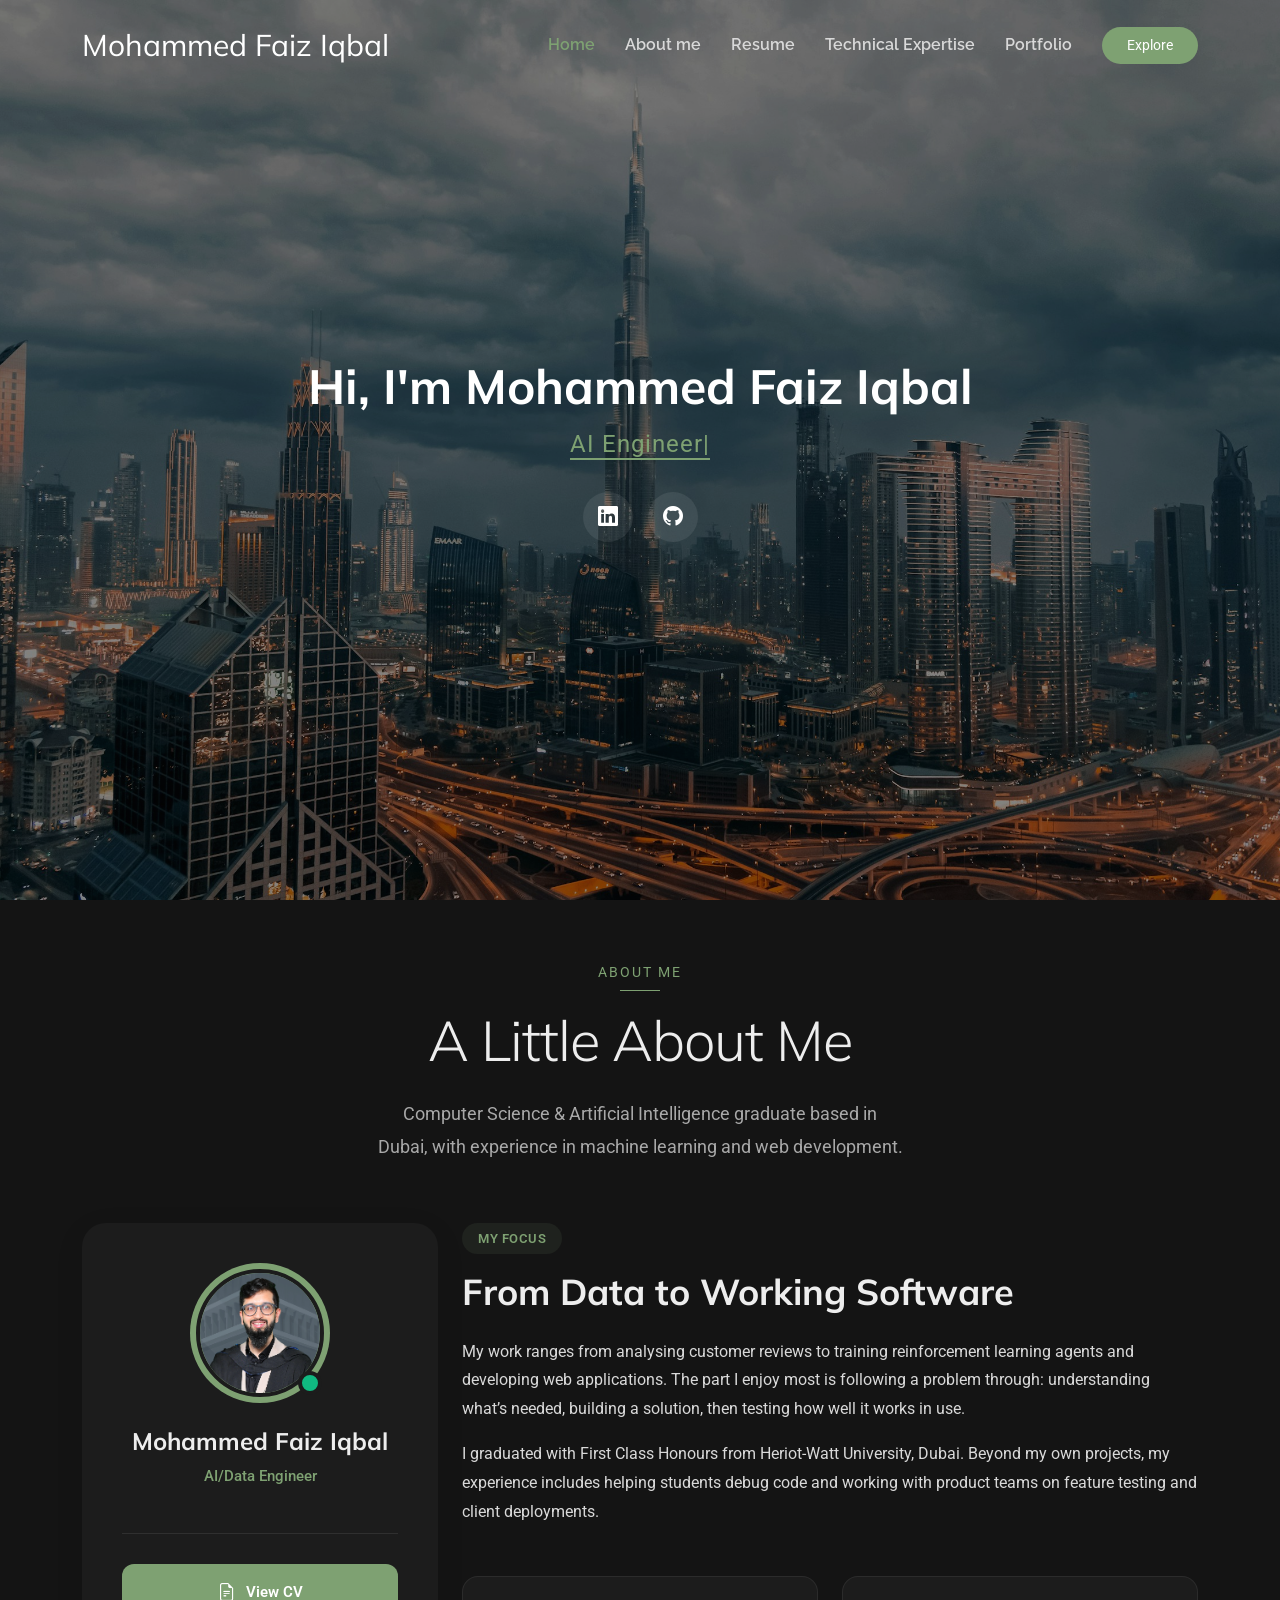
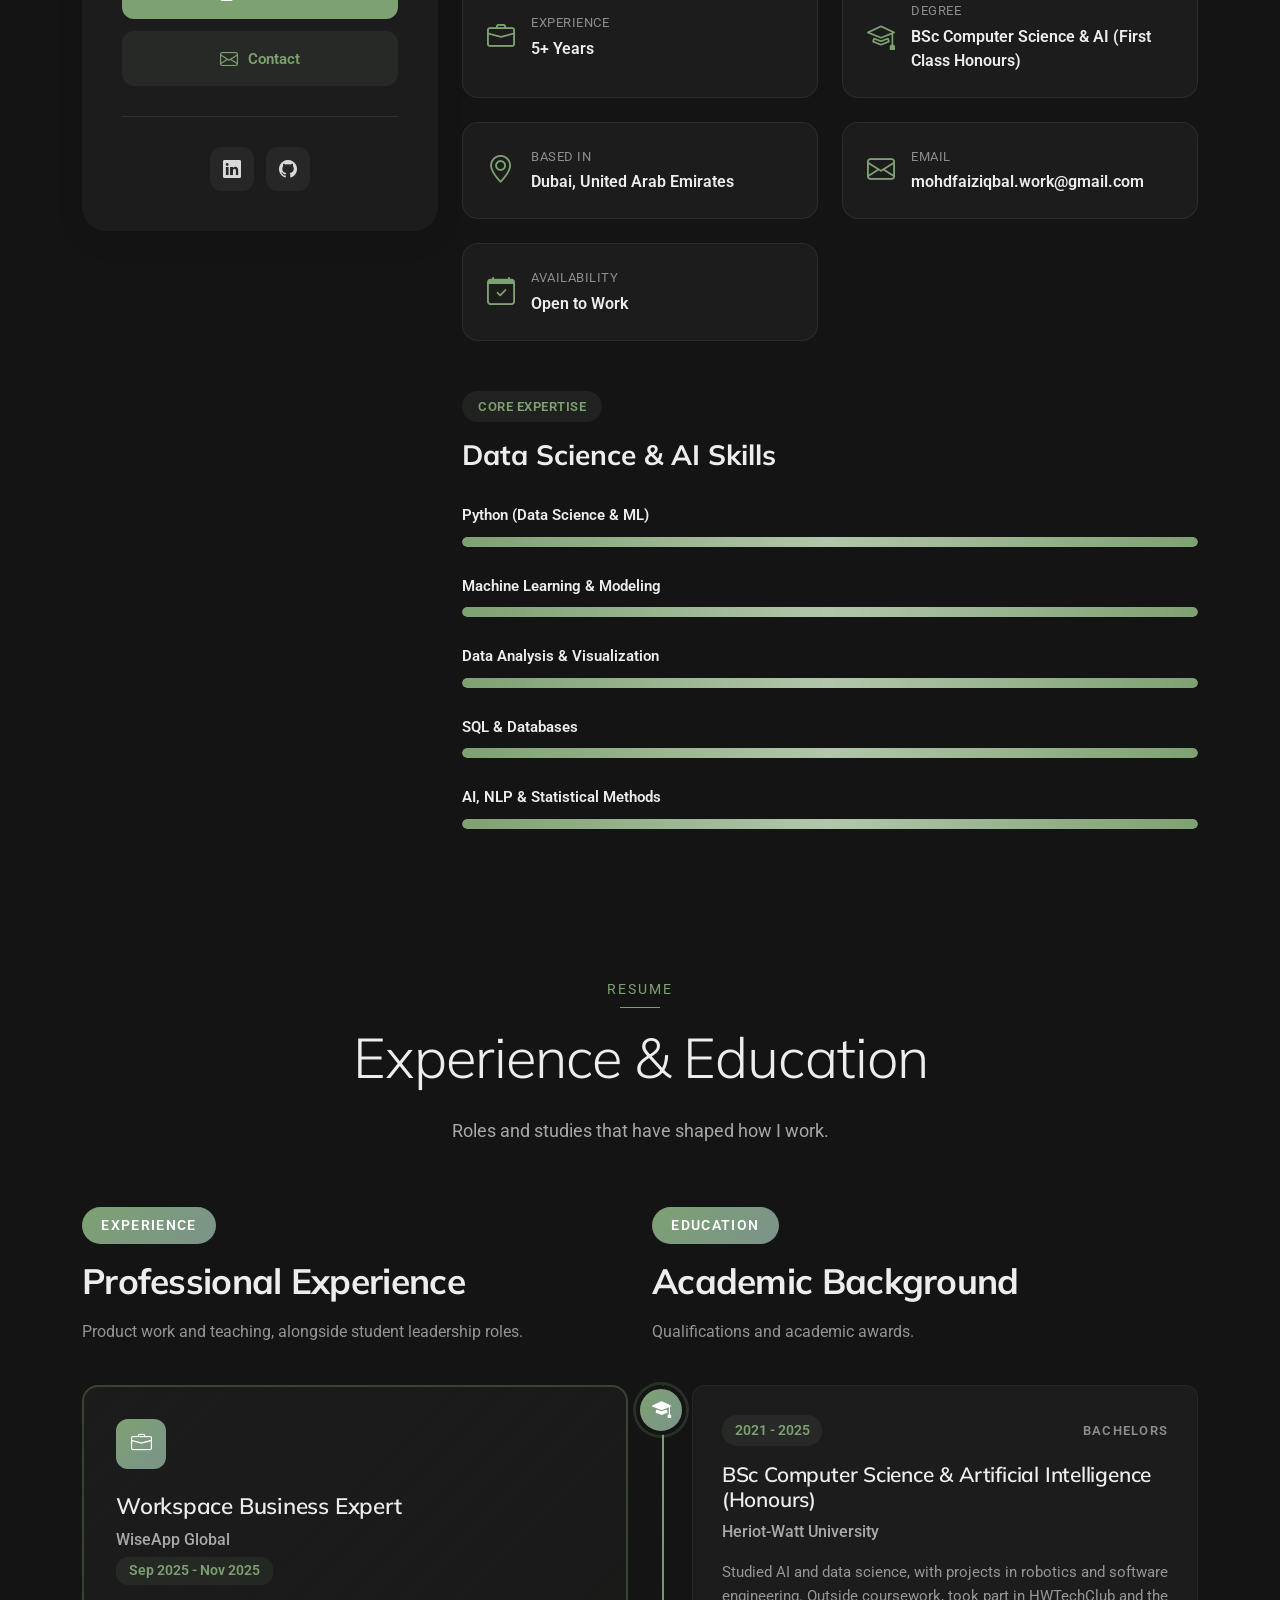
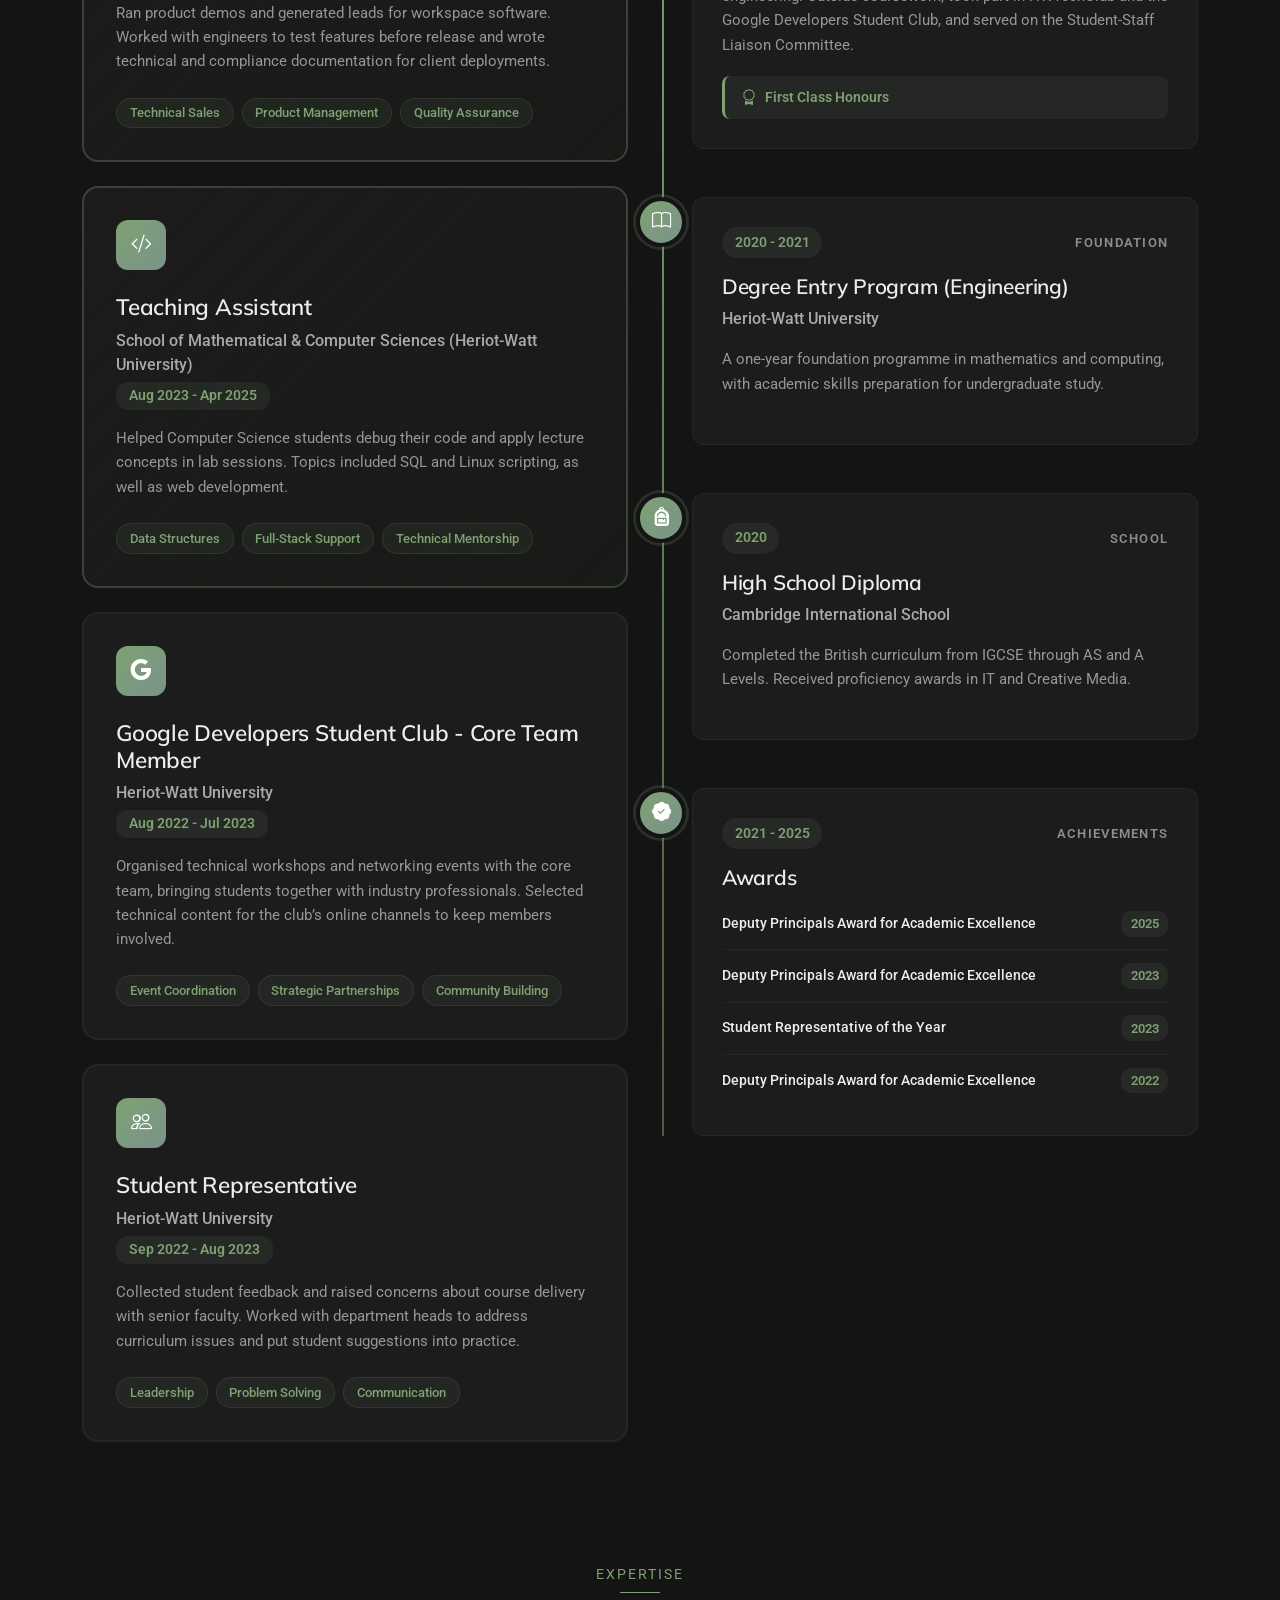
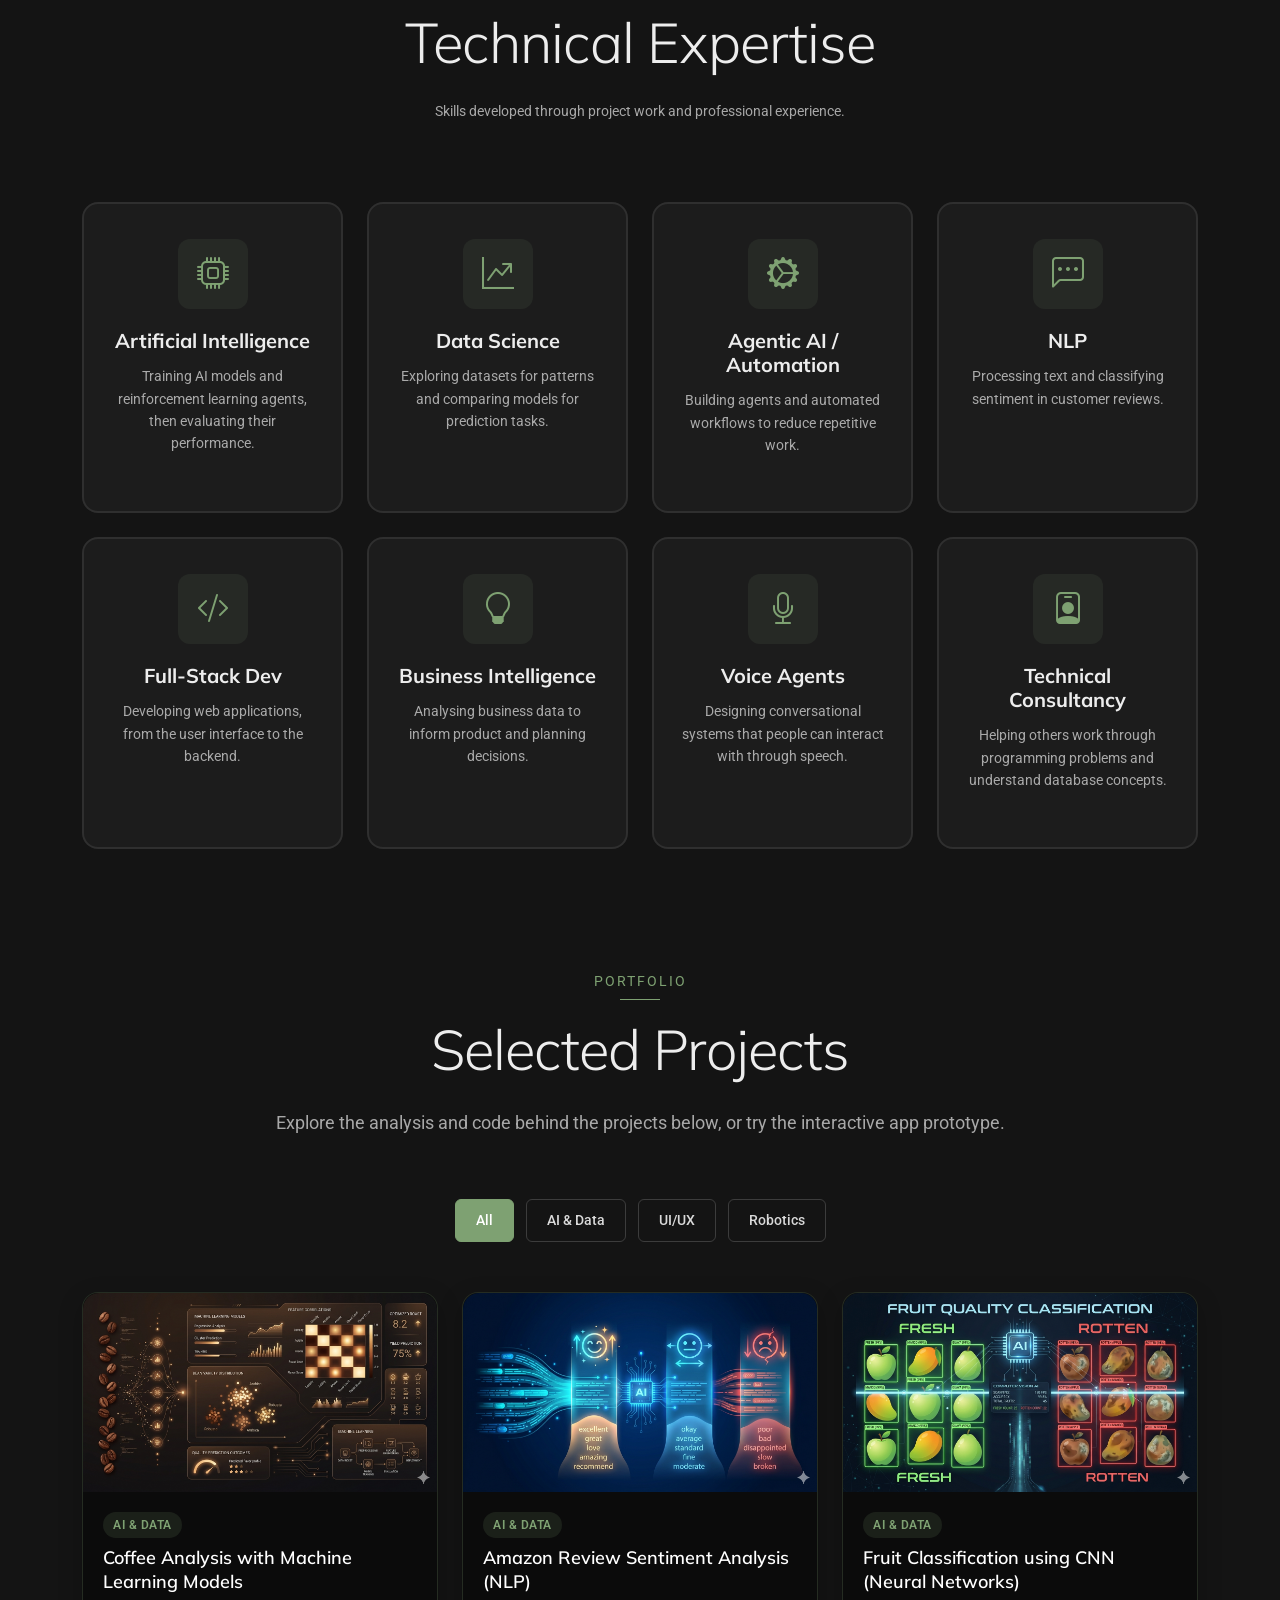
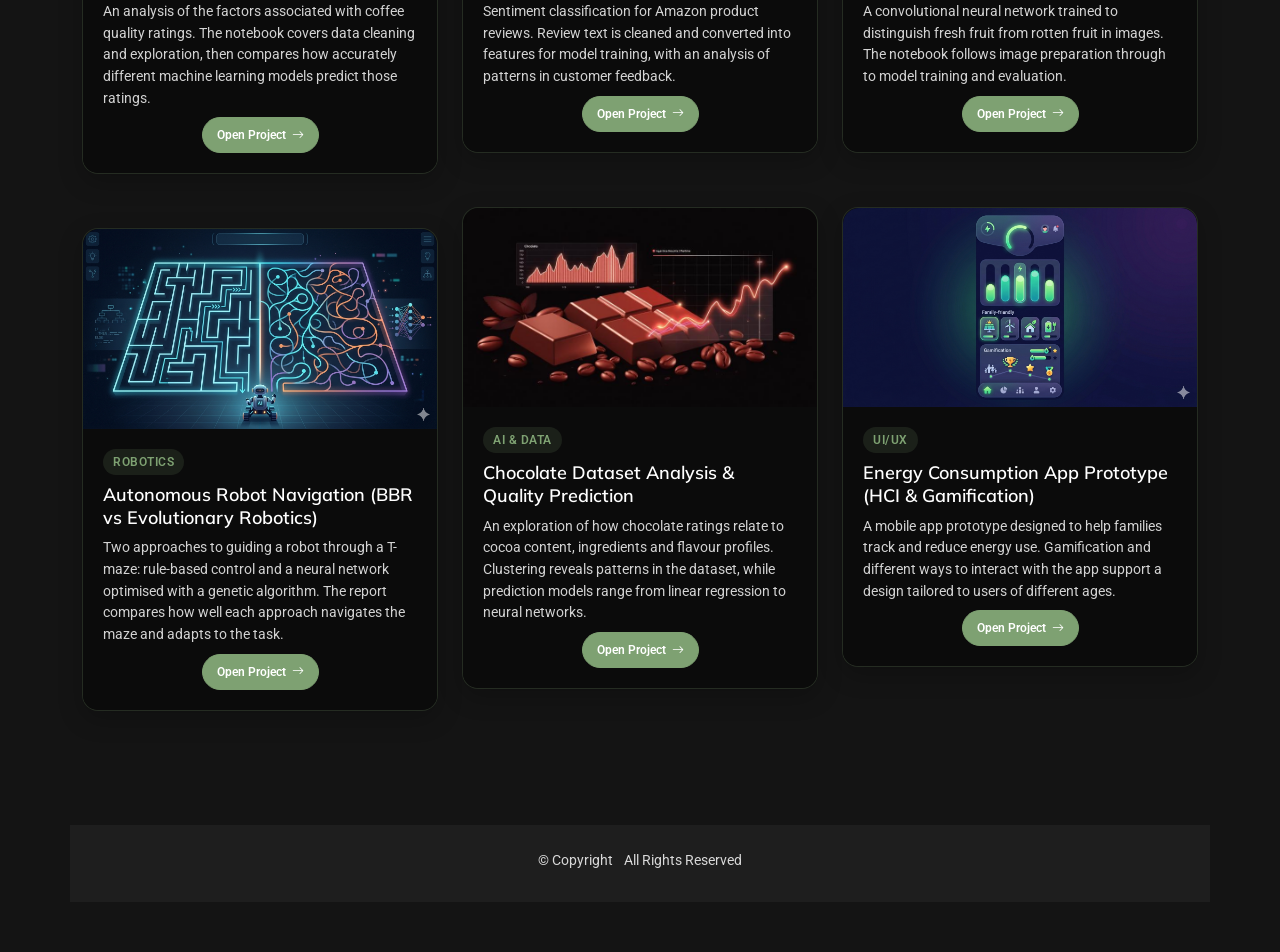
==== commit 8bba8cee: "Added CV, changed request button to view cv" ====
--- a/index.html
+++ b/index.html
@@ -142,7 +142,7 @@
               </div> -->
 
               <div class="profile-actions">
-                <a href="mailto:mohdfaiziqbal.work@gmail.com?subject=Request%20for%20CV&body=Hi%20Mohammed%2C%0A%0AI%20hope%20you%20are%20doing%20well.%20I%20would%20like%20to%20request%20your%20latest%20CV.%0A%0AThank%20you.%0A" class="btn-primary"><i class="bi bi-file-earmark-text"></i> Request CV</a>
+                <a href="assets/MohammedFaizIqbal_Resume_June2026.pdf" target="_blank" rel="noopener noreferrer" class="btn-primary"><i class="bi bi-file-earmark-text"></i> View CV</a>
                 <a href="mailto:mohdfaiziqbal.work@gmail.com" class="btn-secondary"><i class="bi bi-envelope"></i> Contact</a>
               </div>
 
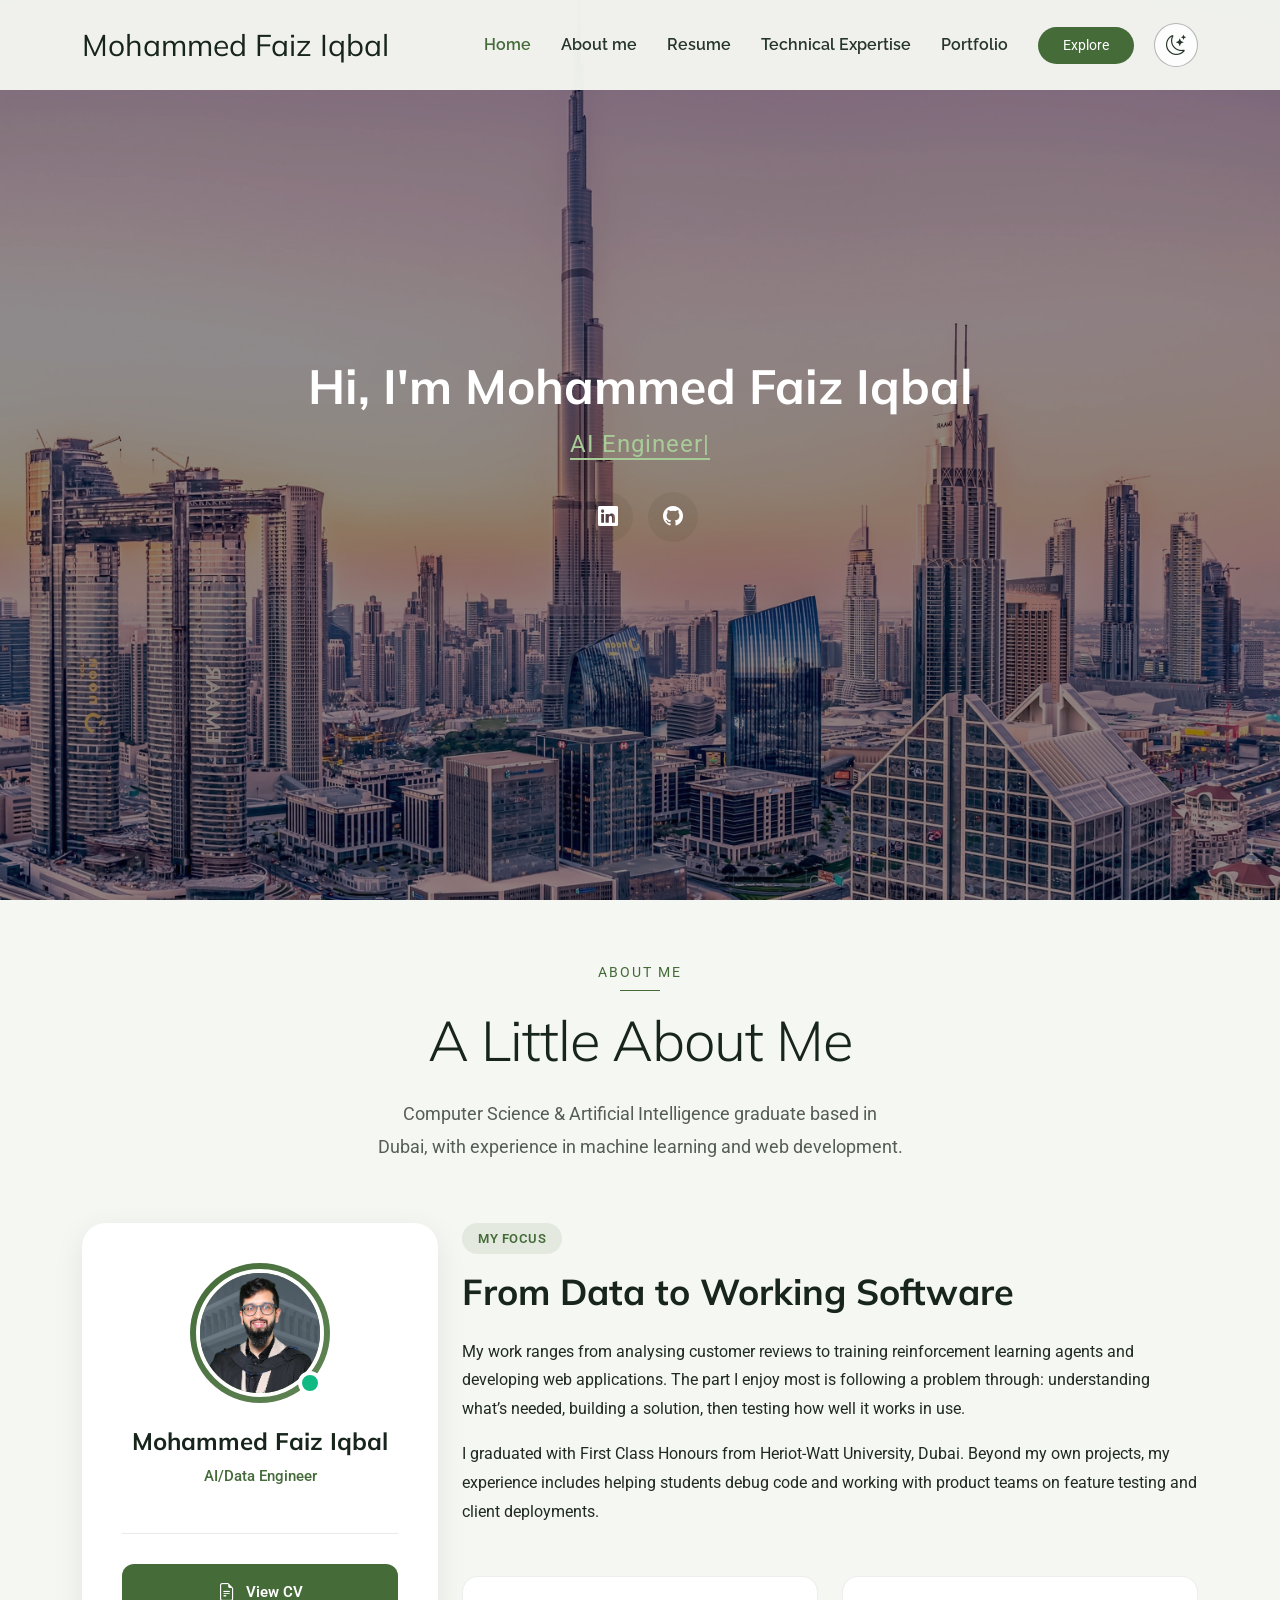
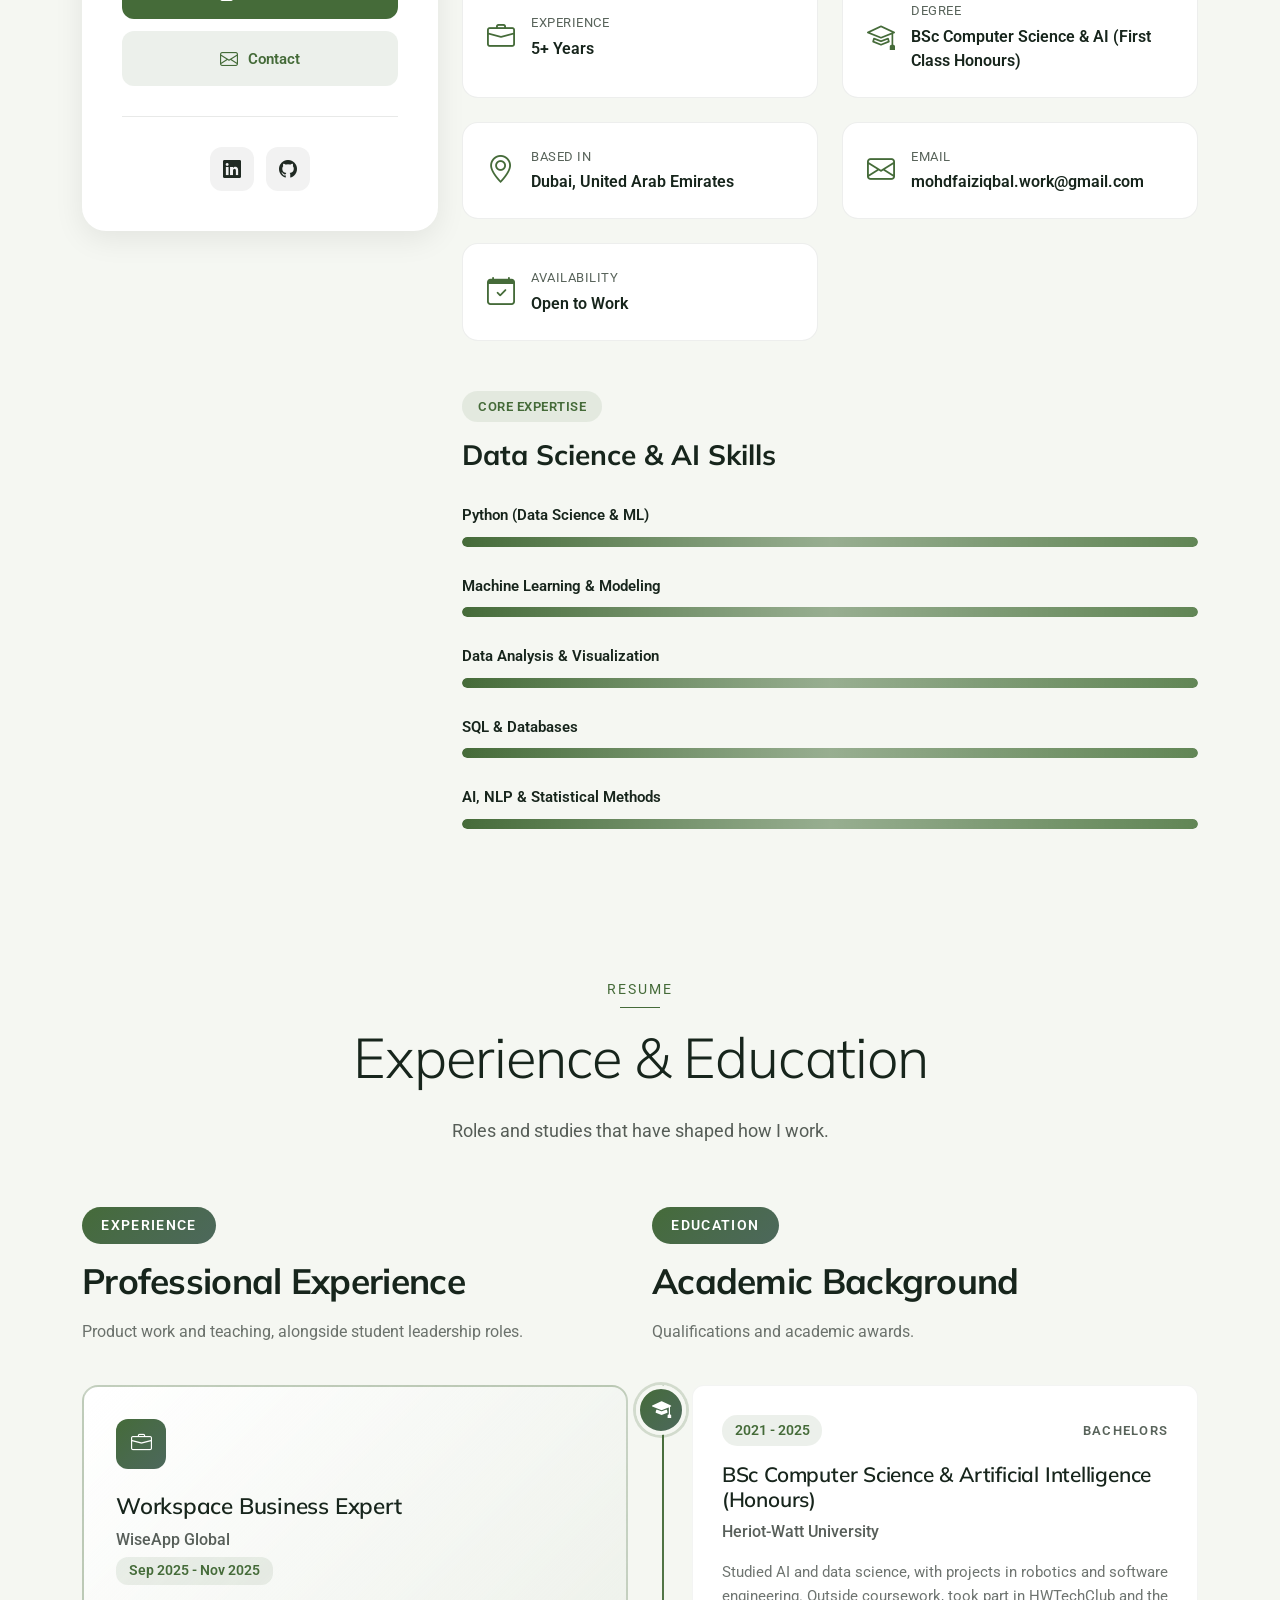
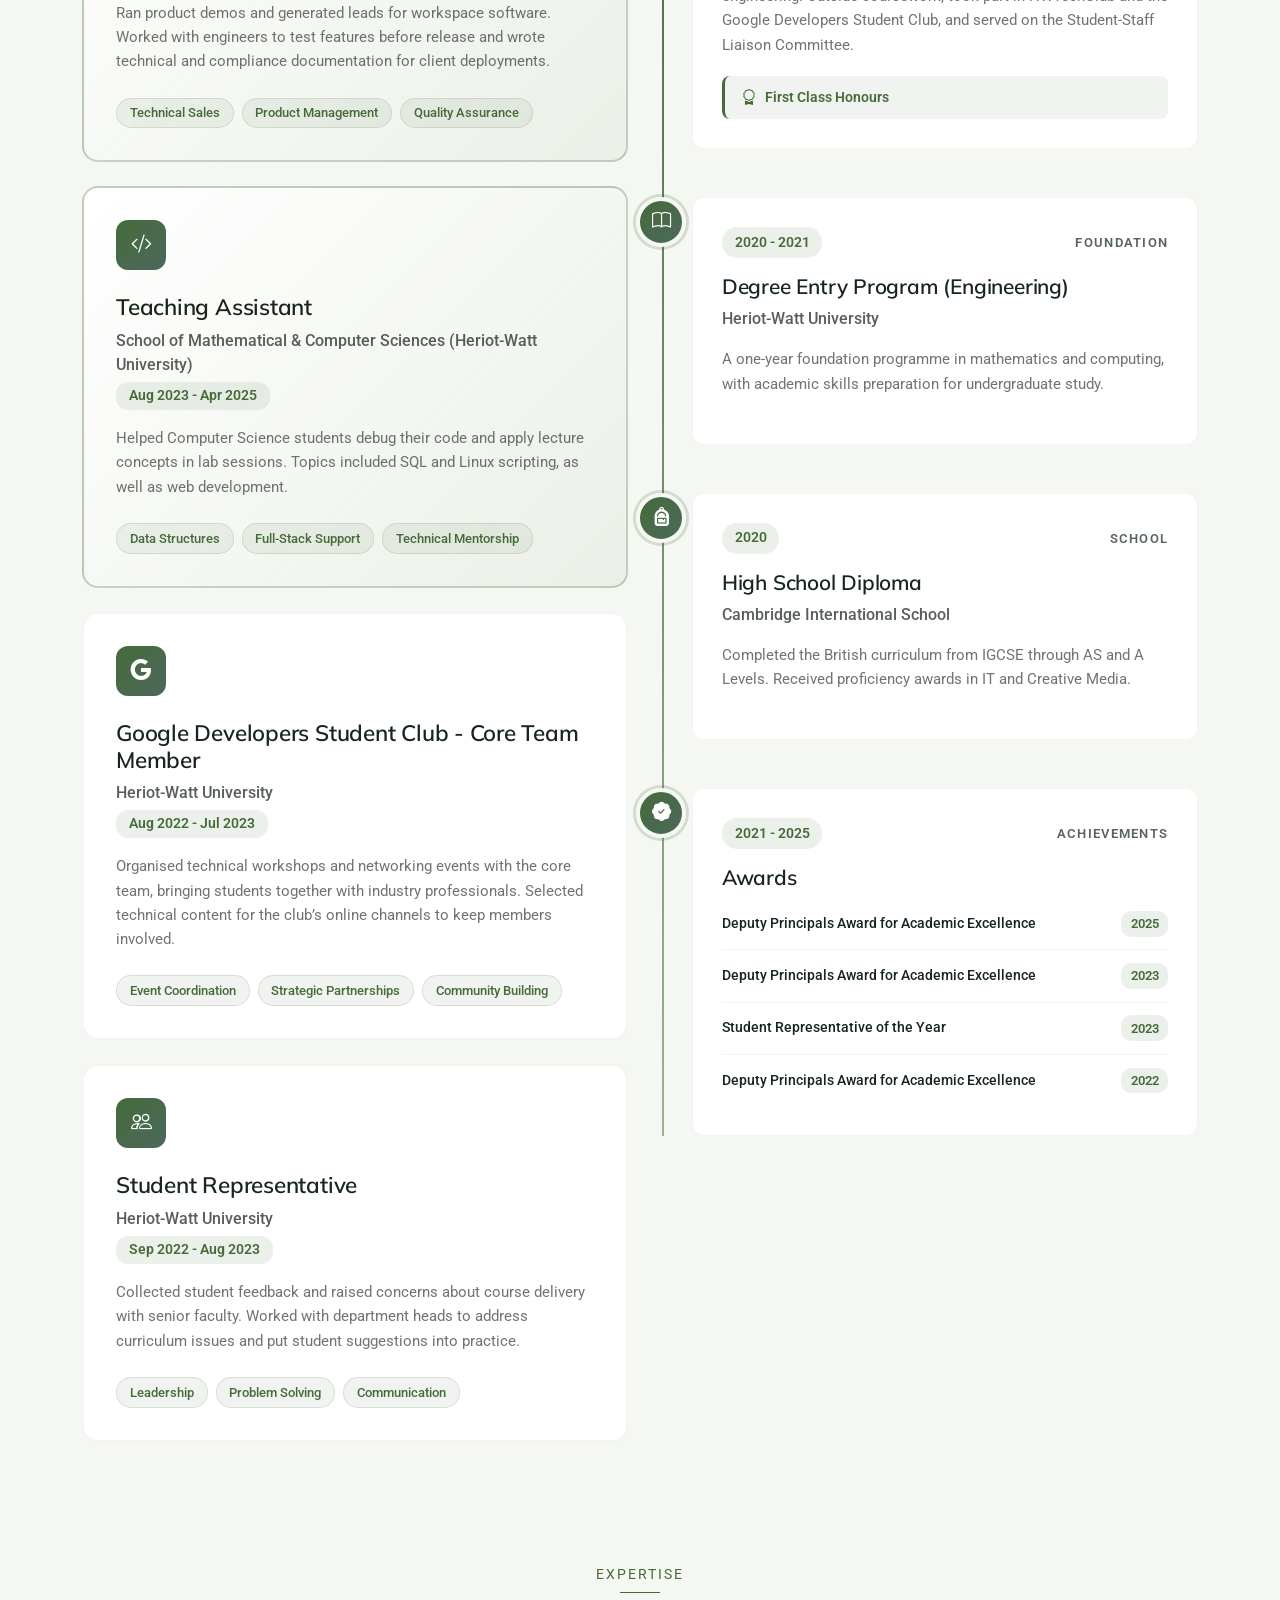
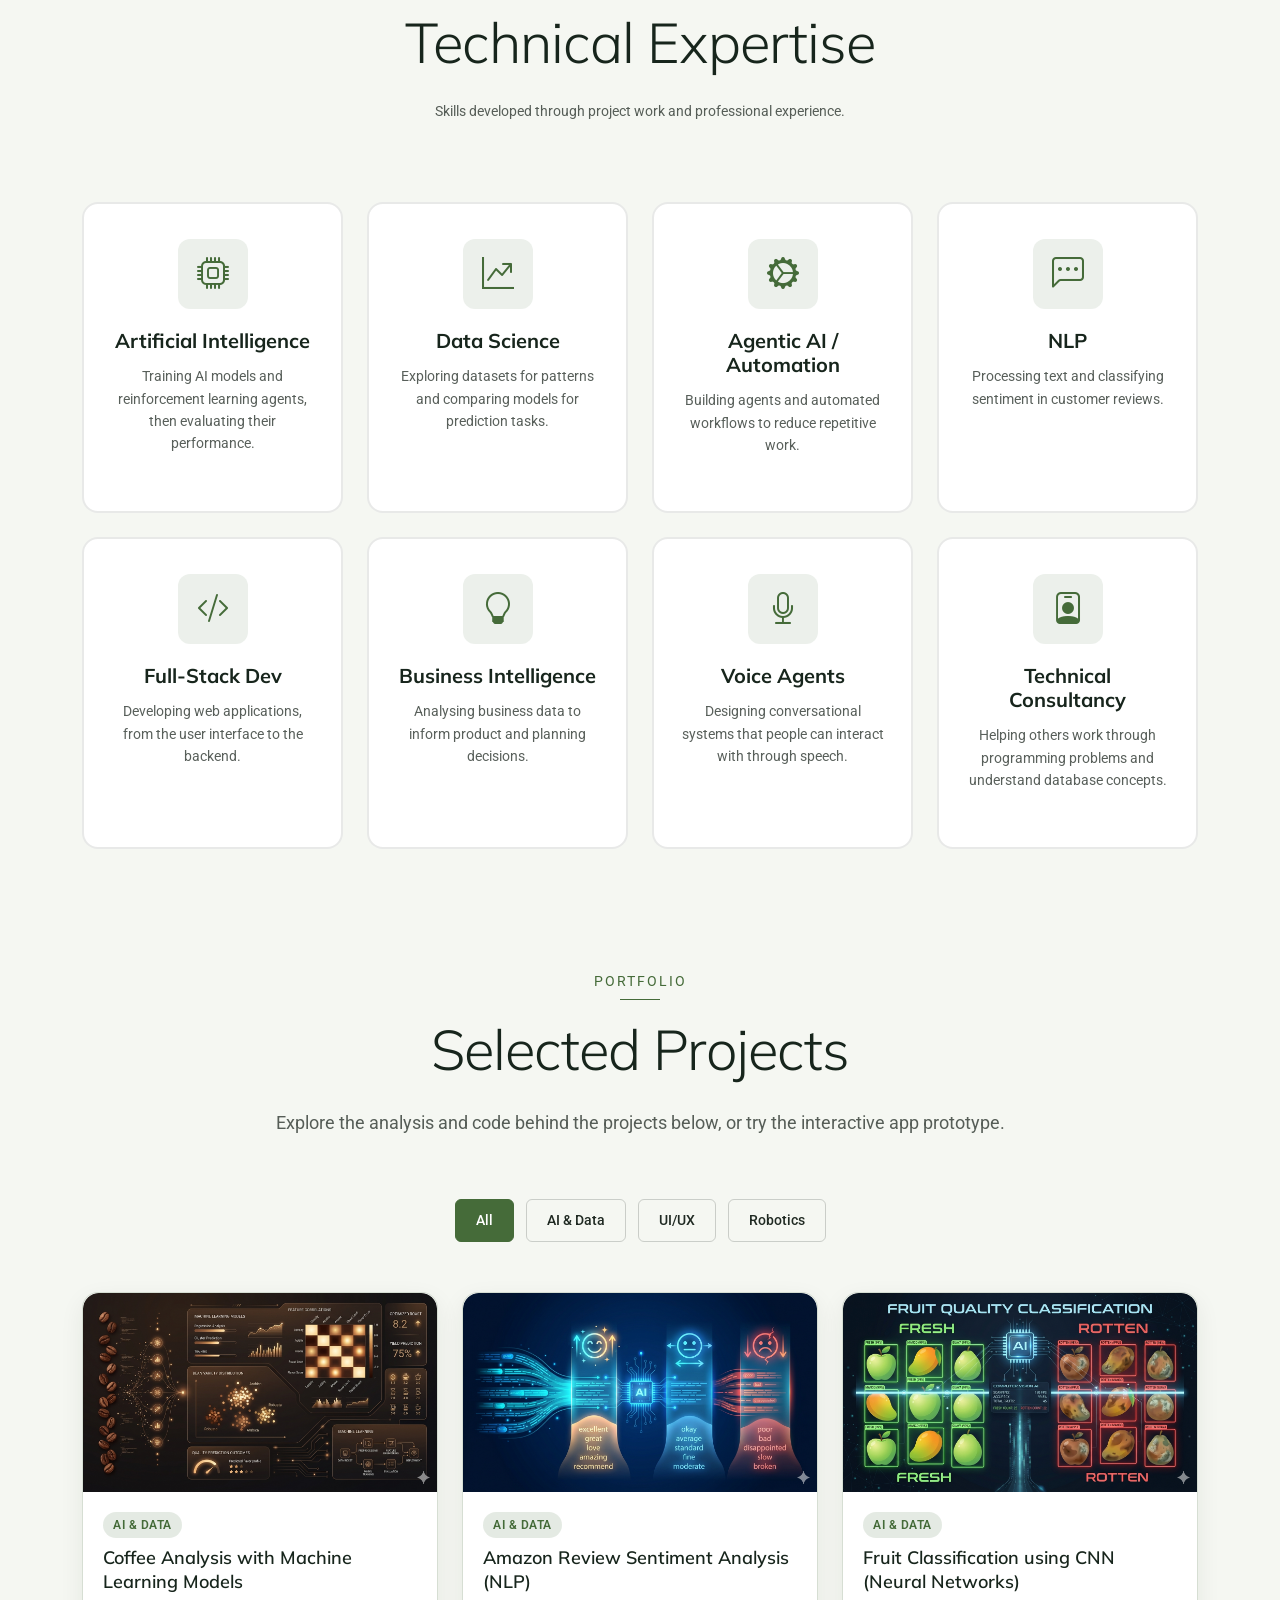
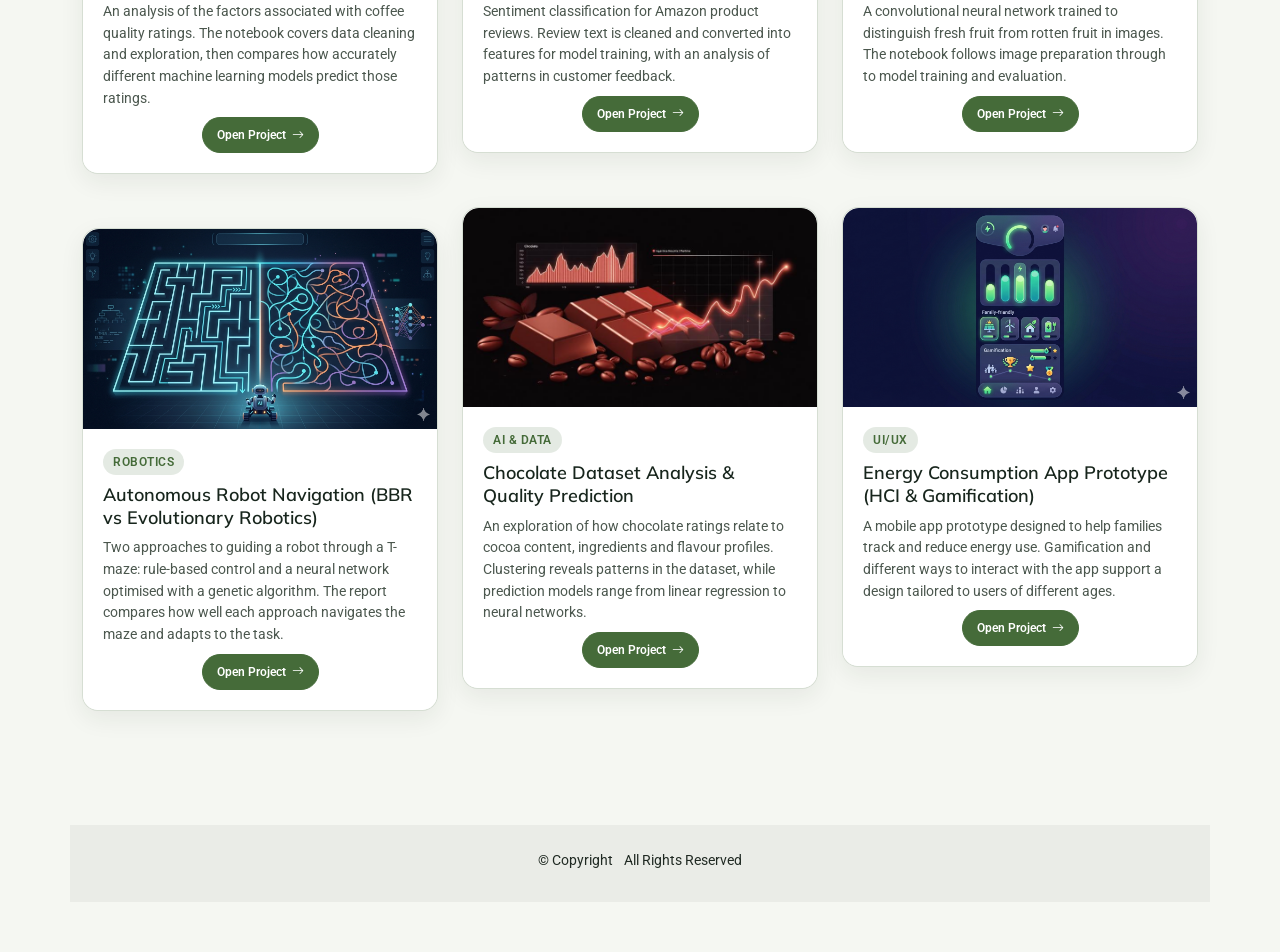
==== commit 87ce7fe1: "Added light mode function, changed wallpaper" ====
--- a/index.html
+++ b/index.html
@@ -4,6 +4,20 @@
 <head>
   <meta charset="utf-8">
   <meta content="width=device-width, initial-scale=1.0" name="viewport">
+
+  <!-- Restore the saved theme before styles load to avoid a color flash. -->
+  <script>
+    (function () {
+      var theme = window.matchMedia('(prefers-color-scheme: dark)').matches ? 'dark' : 'light';
+      try {
+        var savedTheme = localStorage.getItem('portfolio-theme');
+        if (savedTheme === 'light' || savedTheme === 'dark') theme = savedTheme;
+      } catch (error) {
+        // Use the default theme when storage is unavailable.
+      }
+      document.documentElement.dataset.theme = theme;
+    })();
+  </script>
   <title>Mohammed Faiz Iqbal</title>
   <meta name="description" content="">
   <meta name="keywords" content="">
@@ -69,6 +83,11 @@
 
       <a class="btn-getstarted" href="#about">Explore</a>
 
+      <button type="button" class="theme-toggle" aria-label="Switch to light mode" title="Switch to light mode" hidden>
+        <i class="bi bi-sun theme-icon-light" aria-hidden="true"></i>
+        <i class="bi bi-moon-stars theme-icon-dark" aria-hidden="true"></i>
+      </button>
+
     </div>
   </header>
 
--- a/assets/css/main.css
+++ b/assets/css/main.css
@@ -13,6 +13,10 @@
 
 /* Global Colors - The following color variables are used throughout the website. Updating them here will change the color scheme of the entire website */
 :root { 
+  color-scheme: dark;
+  --portfolio-surface-color: #0b0b0b;
+  --portfolio-heading-color: #ffffff;
+  --portfolio-text-color: rgba(255, 255, 255, 0.82);
   --background-color: #141414; /* Background color for the entire website, including individual sections */
   --default-color: #d9d9d9; /* Default color used for the majority of the text content across the entire website */
   --heading-color: #ededed; /* Color for headings, subheadings and title throughout the website */
@@ -2004,7 +2008,7 @@
   margin-bottom: 30px;
   display: flex;
   flex-direction: column;
-  background-color: #0b0b0b;
+  background-color: var(--portfolio-surface-color);
   border: 1px solid color-mix(in srgb, var(--accent-color), transparent 78%);
   border-radius: 16px;
   overflow: hidden;
@@ -2026,7 +2030,7 @@
 }
 
 .portfolio .portfolio-card .portfolio-content {
-  background-color: #0b0b0b;
+  background-color: var(--portfolio-surface-color);
   padding: 20px;
   text-align: left;
 }
@@ -2045,7 +2049,7 @@
 }
 
 .portfolio .portfolio-card .portfolio-content h4 {
-  color: #ffffff;
+  color: var(--portfolio-heading-color);
   font-size: 18px;
   font-weight: 600;
   margin: 0 0 8px;
@@ -2053,7 +2057,7 @@
 }
 
 .portfolio .portfolio-card .portfolio-content .project-description {
-  color: color-mix(in srgb, #ffffff, transparent 18%);
+  color: var(--portfolio-text-color);
   font-size: 14px;
   margin: 0;
   line-height: 1.55;
@@ -4236,4 +4240,155 @@
 --------------------------------------------------------------*/
 .starter-section {
   /* Add your styles here */
-}+}
+
+/*--------------------------------------------------------------
+# Theme Switcher & Light Palette
+--------------------------------------------------------------*/
+.header .theme-toggle {
+  display: inline-flex;
+  align-items: center;
+  justify-content: center;
+  flex: 0 0 44px;
+  width: 44px;
+  height: 44px;
+  margin-left: 20px;
+  padding: 0;
+  border: 1px solid color-mix(in srgb, var(--nav-color), transparent 65%);
+  border-radius: 50%;
+  background: color-mix(in srgb, var(--surface-color), transparent 15%);
+  color: var(--nav-color);
+  font-size: 20px;
+  line-height: 1;
+  cursor: pointer;
+  transition: color 0.2s ease, background-color 0.2s ease, border-color 0.2s ease;
+}
+
+.header .theme-toggle[hidden] {
+  display: none;
+}
+
+.header .theme-toggle:hover {
+  color: var(--accent-color);
+  border-color: var(--accent-color);
+  background: var(--surface-color);
+}
+
+.header .theme-toggle:focus-visible {
+  outline: 3px solid var(--accent-color);
+  outline-offset: 4px;
+}
+
+.theme-toggle .theme-icon-dark,
+:root[data-theme="light"] .theme-toggle .theme-icon-light {
+  display: none;
+}
+
+:root[data-theme="light"] .theme-toggle .theme-icon-dark {
+  display: inline-block;
+}
+
+:root[data-theme="light"] {
+  color-scheme: light;
+  --background-color: #f5f7f2;
+  --default-color: #202a23;
+  --heading-color: #17251c;
+  --accent-color: #456b39;
+  --surface-color: #ffffff;
+  --contrast-color: #ffffff;
+  --nav-color: #26352b;
+  --nav-hover-color: #456b39;
+  --nav-mobile-background-color: #ffffff;
+  --nav-dropdown-background-color: #ffffff;
+  --nav-dropdown-color: #26352b;
+  --nav-dropdown-hover-color: #456b39;
+  --portfolio-surface-color: #ffffff;
+  --portfolio-heading-color: #17251c;
+  --portfolio-text-color: #4b574e;
+}
+
+:root[data-theme="light"] .light-background {
+  --background-color: #eaf0e5;
+  --surface-color: #ffffff;
+}
+
+:root[data-theme="light"] .dark-background {
+  --background-color: #f5f7f2;
+  --default-color: #202a23;
+  --heading-color: #17251c;
+  --surface-color: #ffffff;
+}
+
+:root[data-theme="light"] .header {
+  --heading-color: #17251c;
+  --background-color: rgba(245, 247, 242, 0.96);
+}
+
+:root[data-theme="light"] .hero::before {
+  background: color-mix(in srgb, #060606, transparent 55%);
+}
+
+:root[data-theme="light"] .hero h2 {
+  color: #ffffff;
+}
+
+:root[data-theme="light"] .hero .social-links a {
+  color: #ffffff;
+}
+
+:root[data-theme="light"] .hero p span {
+  color: #a8cc98;
+  border-bottom-color: #a8cc98;
+}
+
+:root[data-theme="light"] .portfolio .portfolio-card {
+  box-shadow: 0 8px 24px rgba(23, 37, 28, 0.07);
+}
+
+:root[data-theme="light"] .portfolio .portfolio-card:hover {
+  box-shadow: 0 12px 30px rgba(23, 37, 28, 0.12);
+}
+
+/* Keep secondary text readable on the light surfaces. */
+:root[data-theme="light"] .about .detail-item .detail-content span,
+:root[data-theme="light"] .resume .education-section .education-timeline .timeline-track .timeline-item .timeline-content .education-meta .degree-level {
+  color: #59645b;
+}
+
+@media (max-width: 1199px) {
+  .header .theme-toggle {
+    order: 2;
+    margin: 0 12px;
+  }
+
+  .header .logo {
+    min-width: 0;
+    flex: 1;
+  }
+
+  .header .logo h1 {
+    font-size: clamp(16px, 3vw, 26px);
+    line-height: 1.2;
+  }
+
+  /* Keep the theme button accessible while the mobile menu is open. */
+  .mobile-nav-active .header .theme-toggle {
+    position: fixed;
+    top: 10px;
+    right: 58px;
+    margin: 0;
+    z-index: 9999;
+  }
+}
+
+@media (max-width: 575px) {
+  .header .btn-getstarted {
+    display: none;
+  }
+}
+
+@media (prefers-reduced-motion: reduce) {
+  .header .theme-toggle {
+    transition: none;
+  }
+}
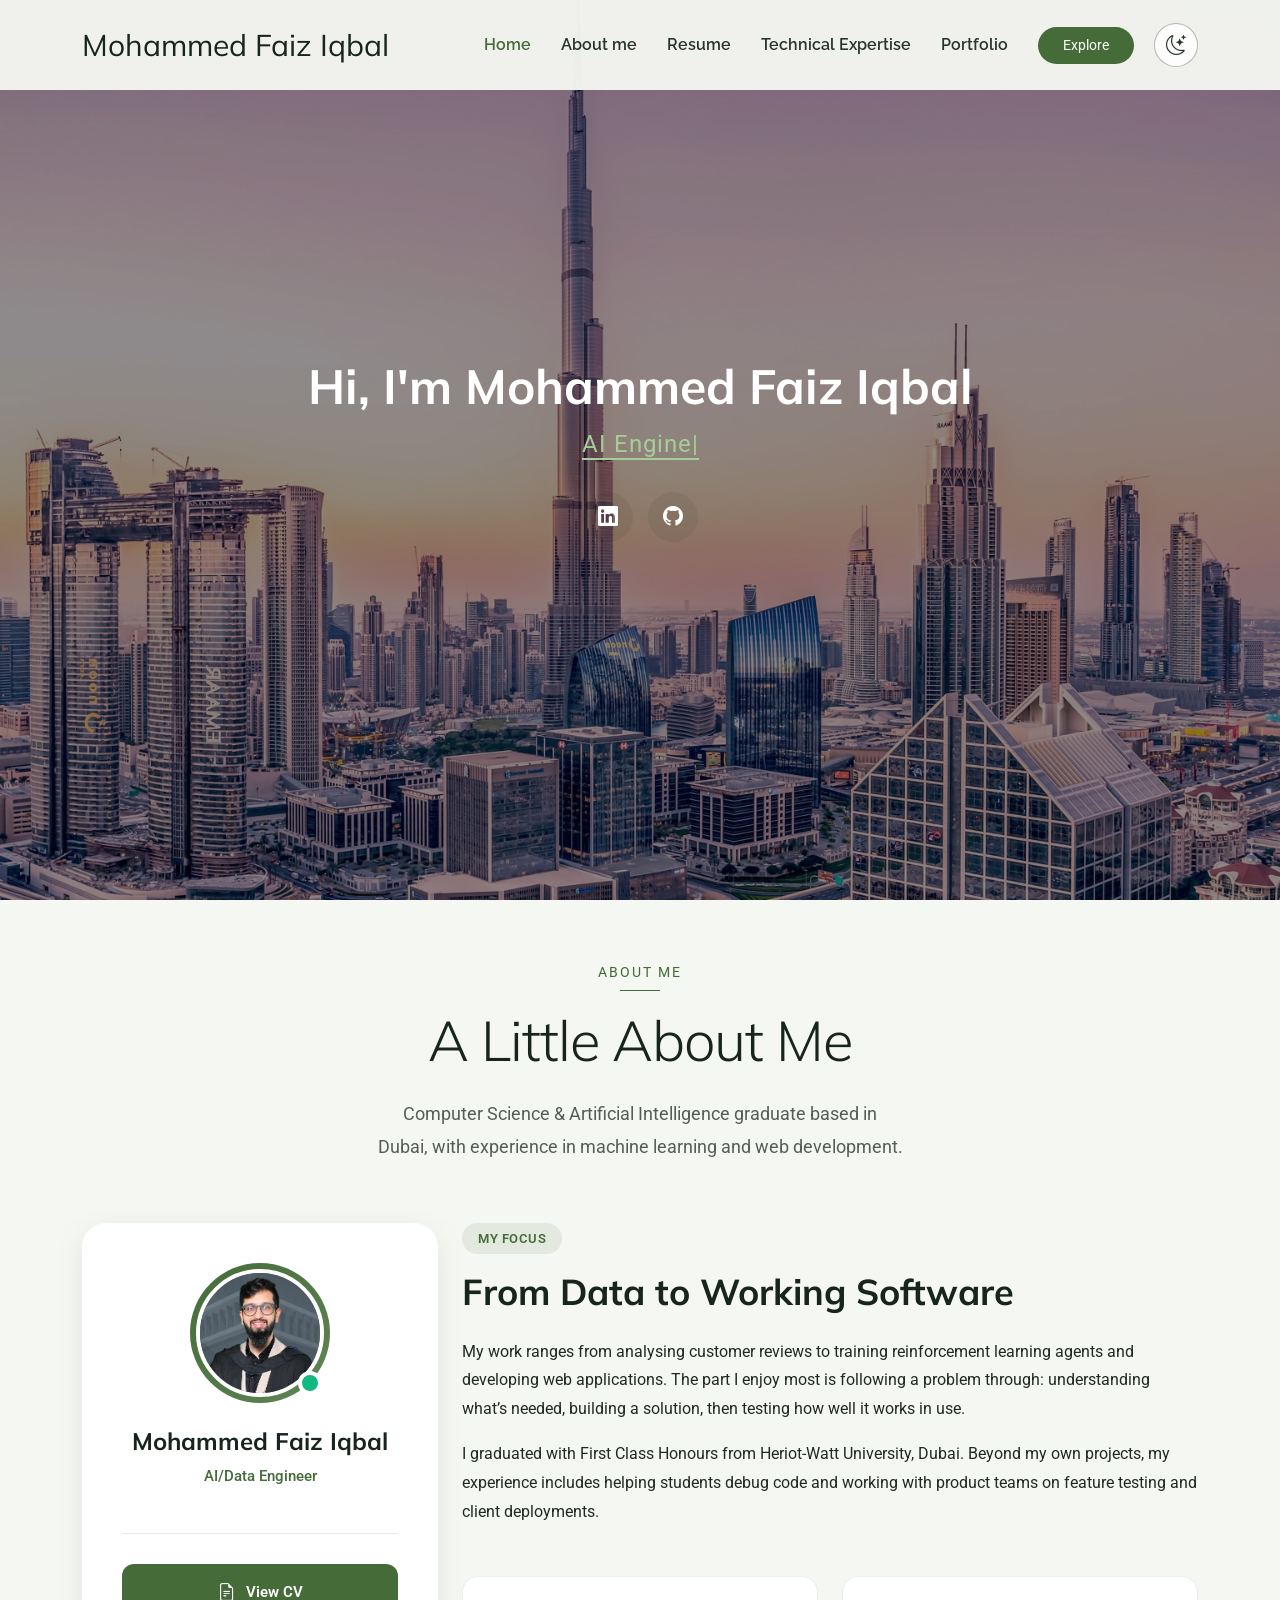
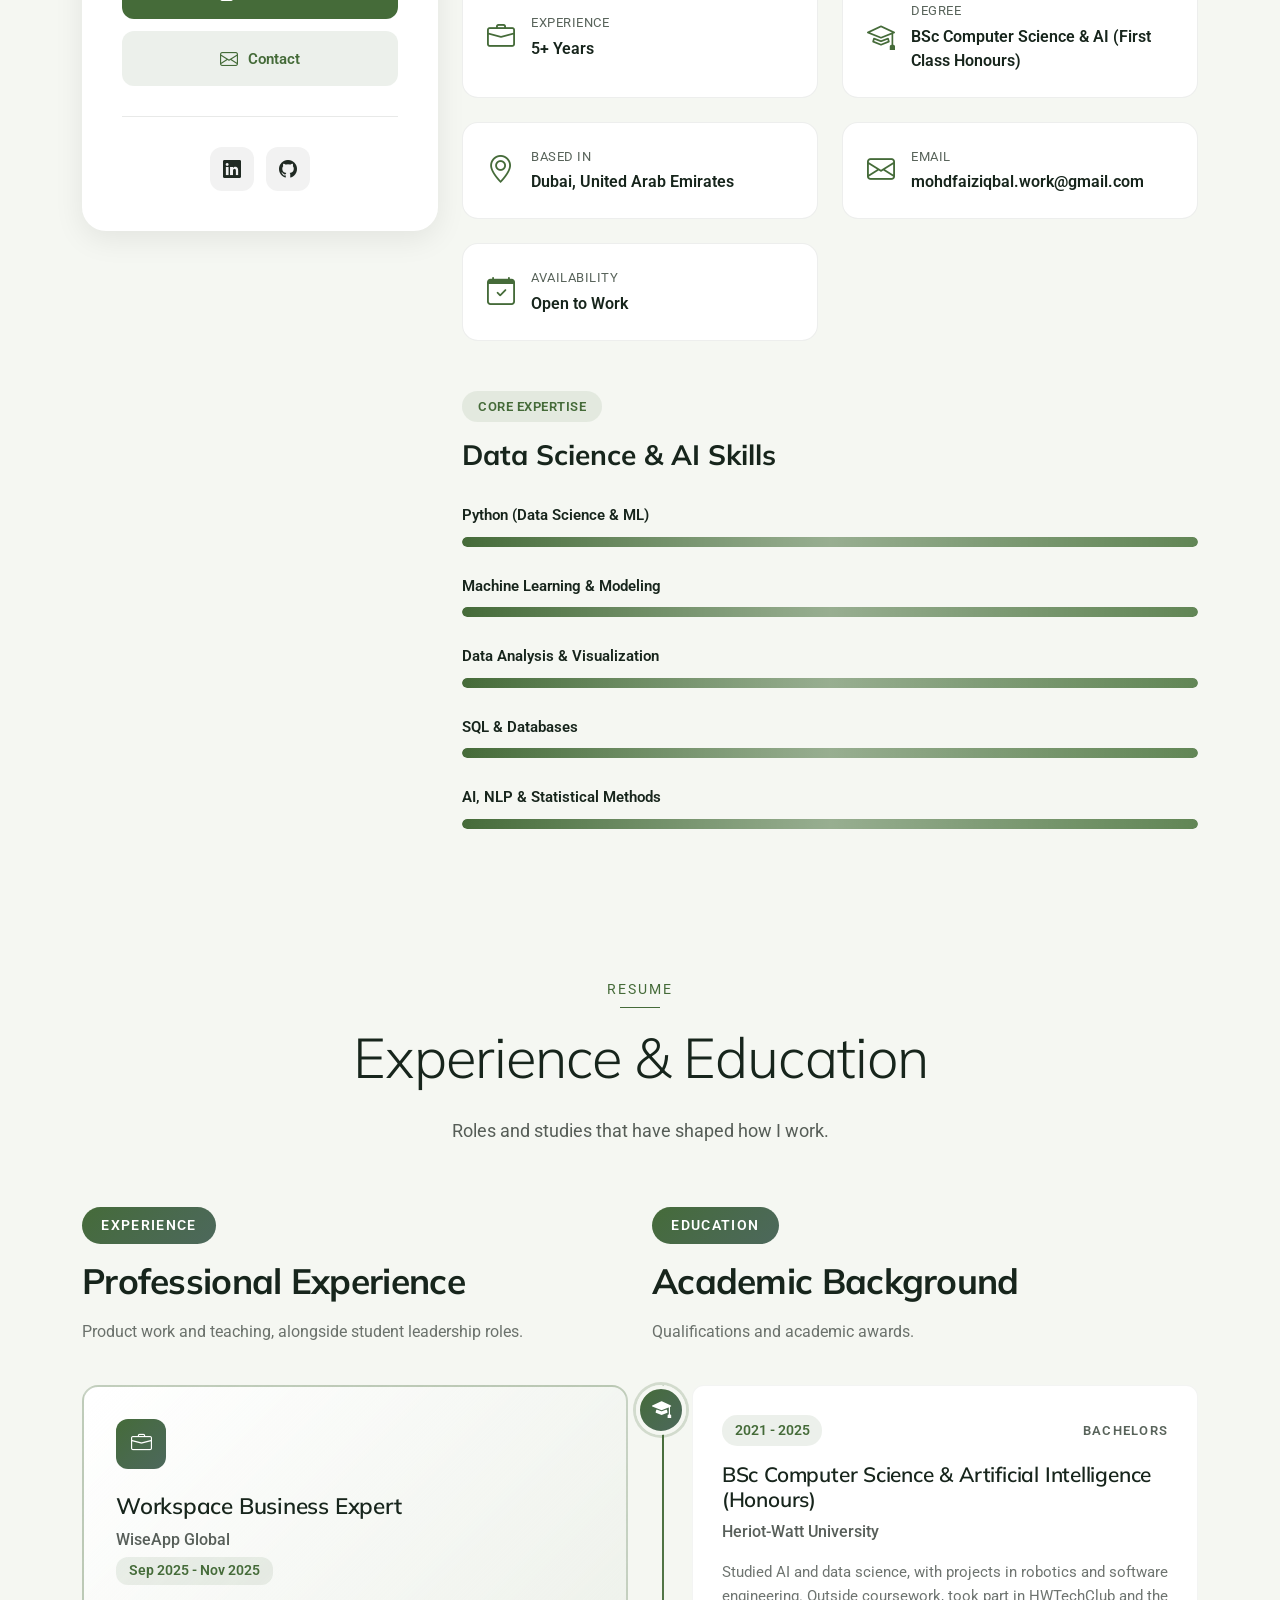
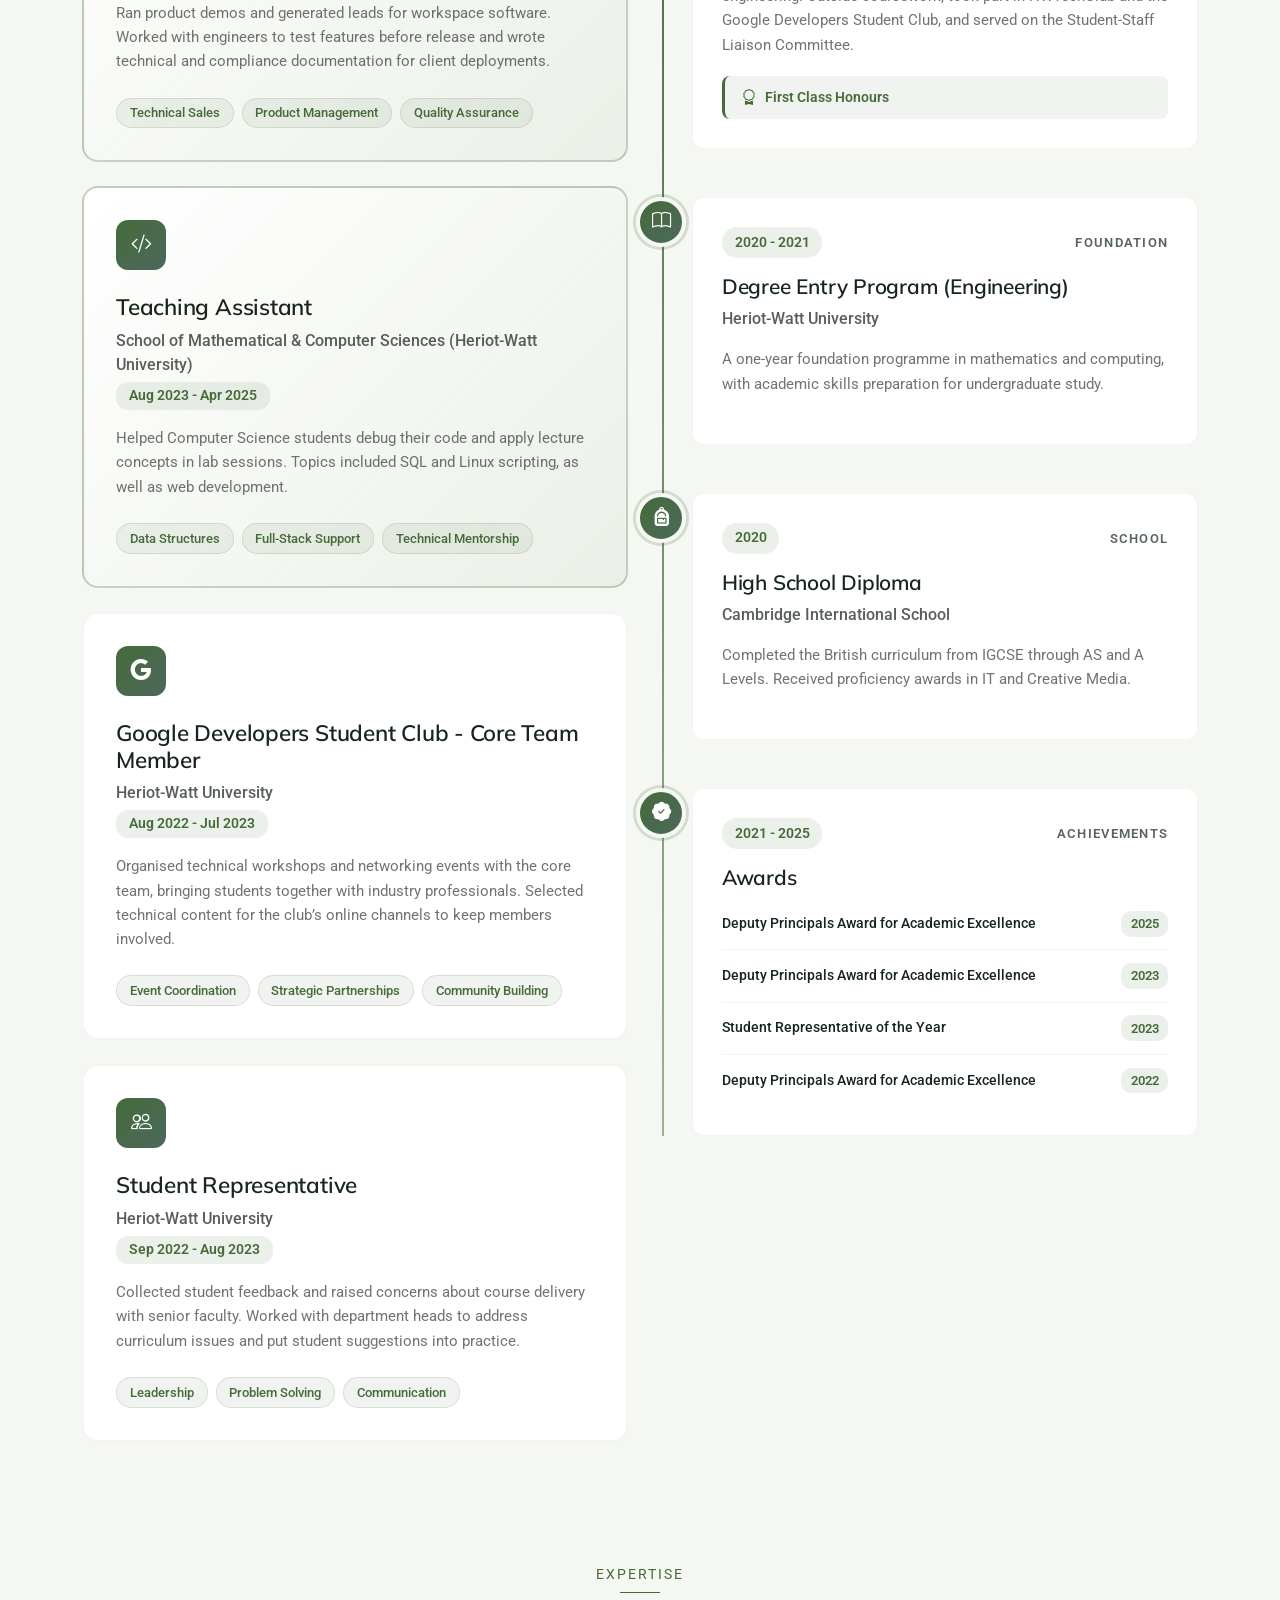
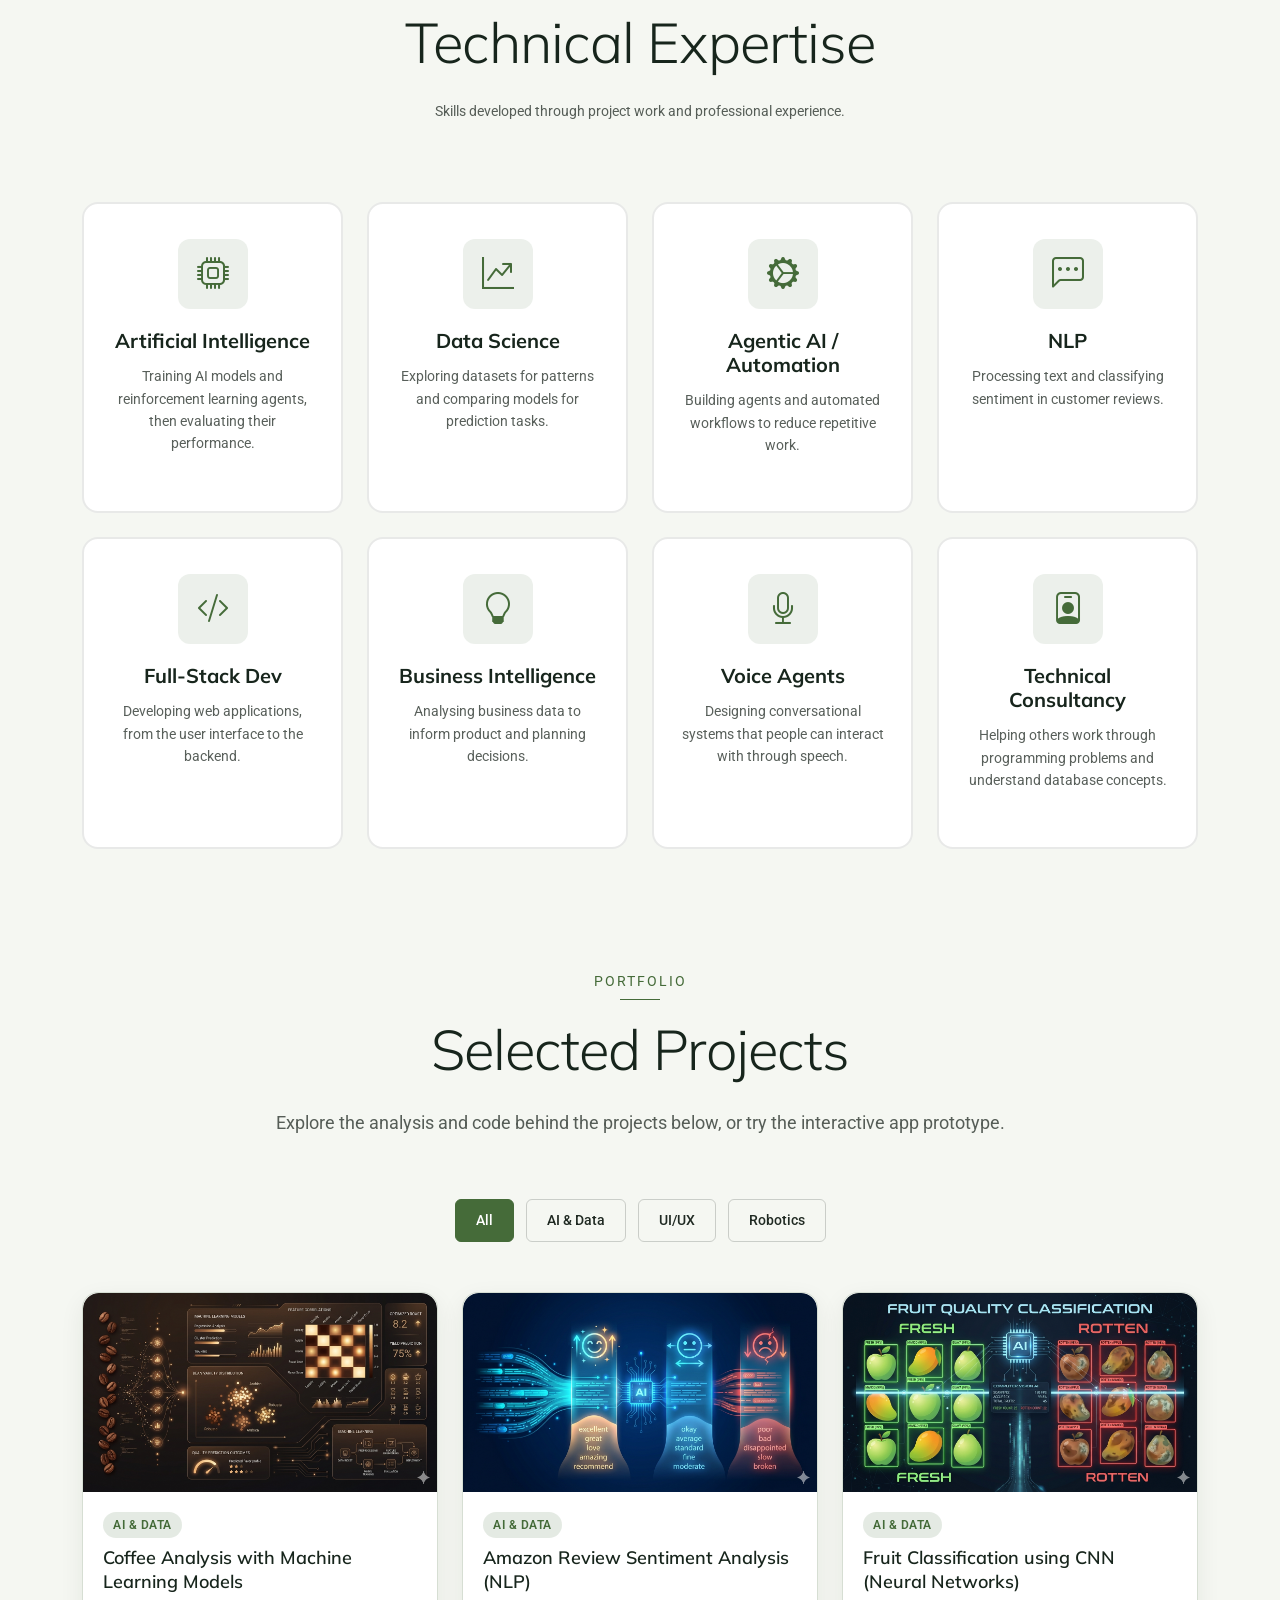
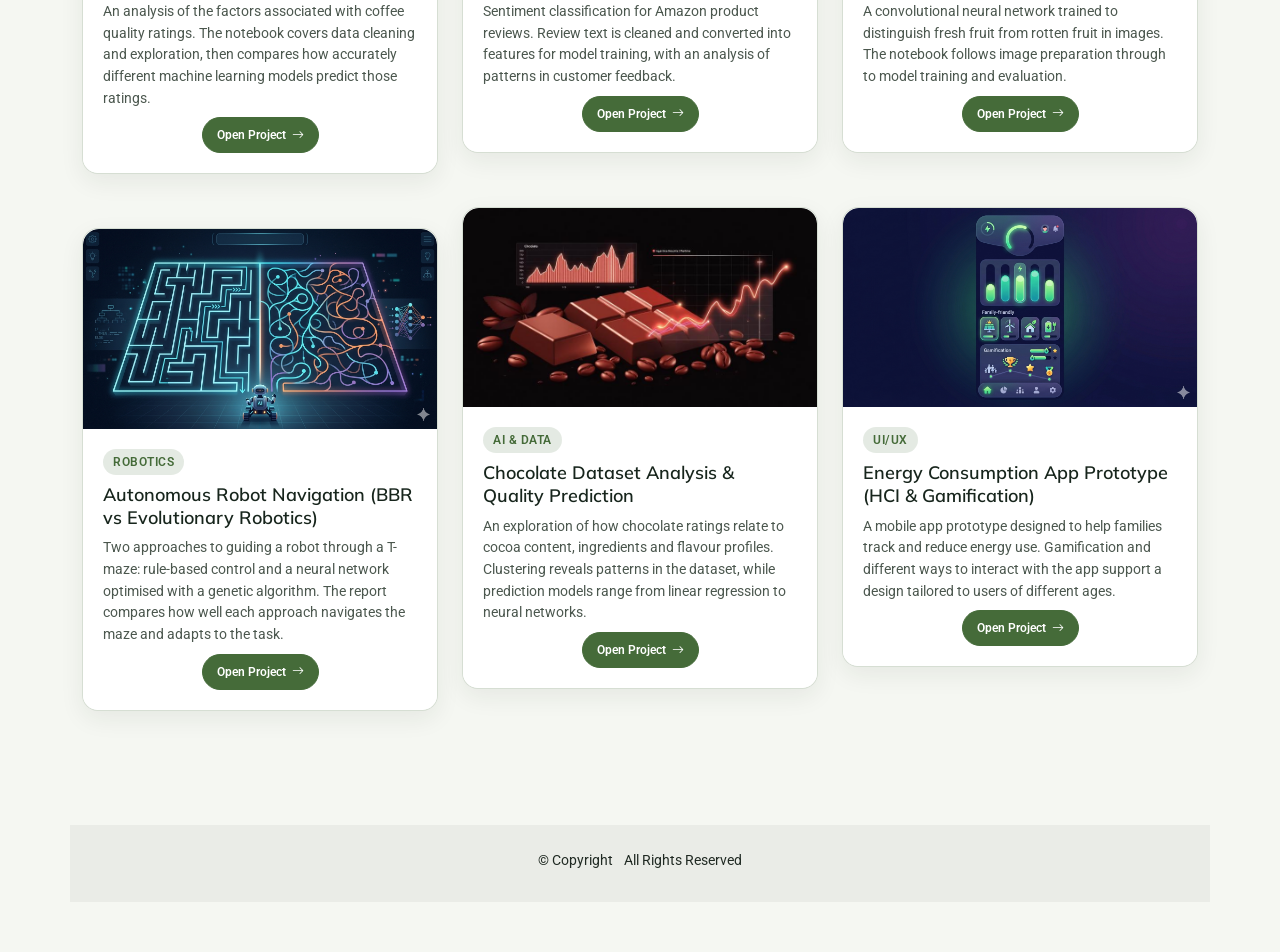
==== commit 4b969e12: "Favicon changed to blue" ====
--- a/index.html
+++ b/index.html
@@ -23,8 +23,8 @@
   <meta name="keywords" content="">
 
   <!-- Favicons -->
-  <link href="assets/img/favicon.ico" rel="icon">
-  <link href="assets/img/apple-touch-icon.png" rel="apple-touch-icon">
+  <link href="assets/img/userblue.png" rel="icon">
+  <link href="assets/img/userblue.png" rel="apple-touch-icon">
 
   <!-- Fonts -->
   <link href="https://fonts.googleapis.com" rel="preconnect">
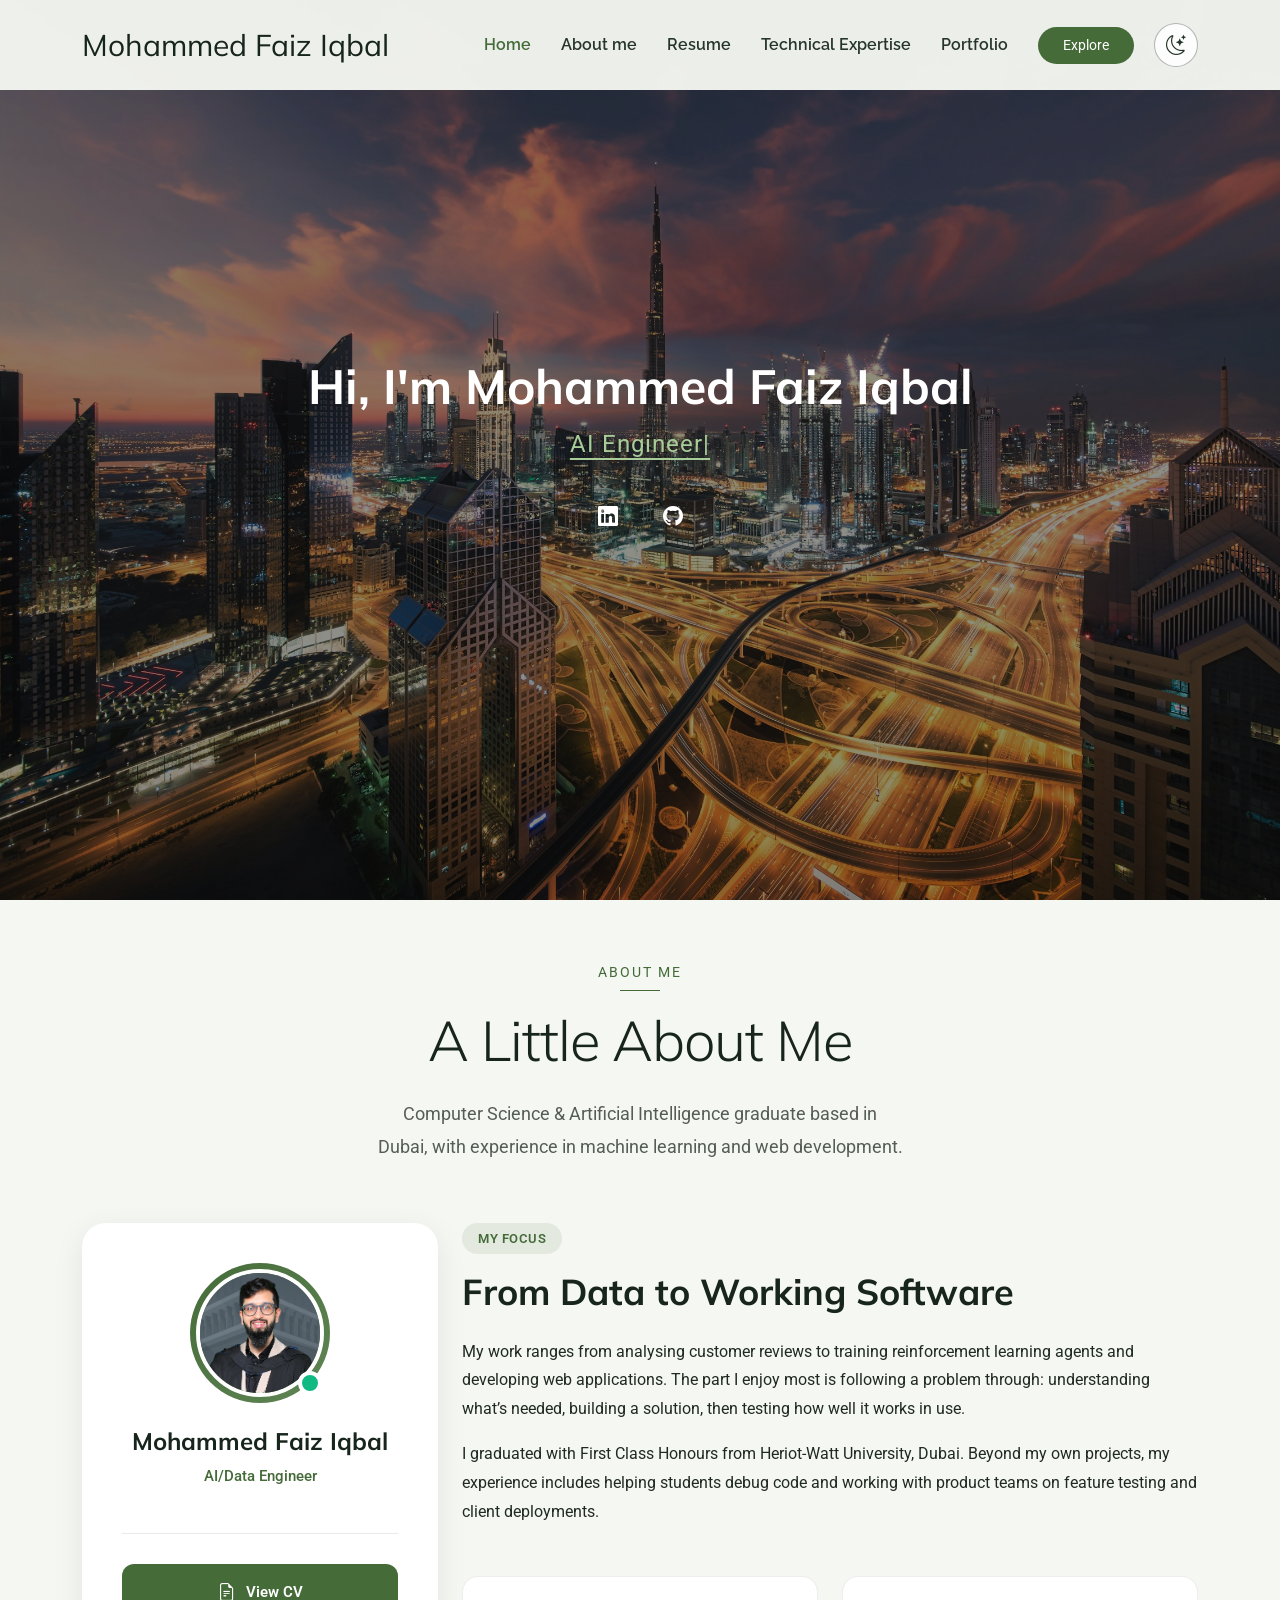
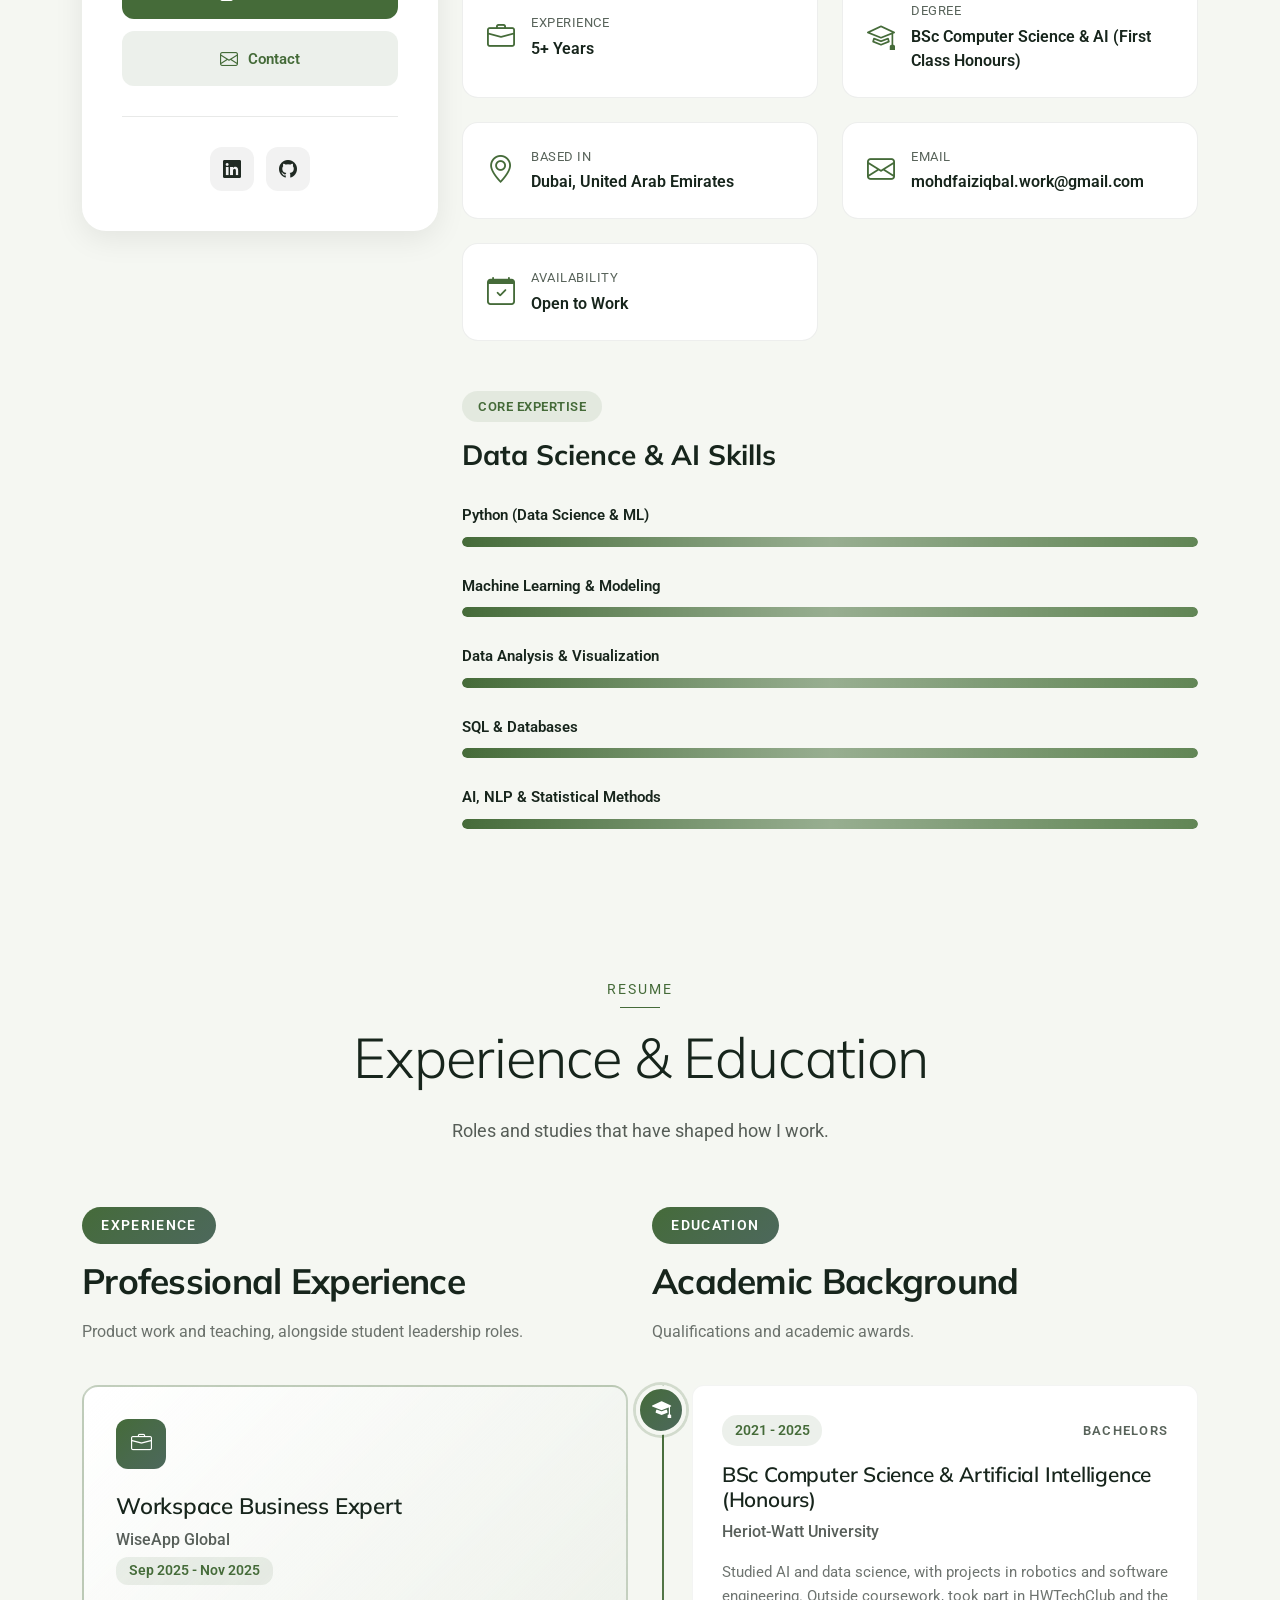
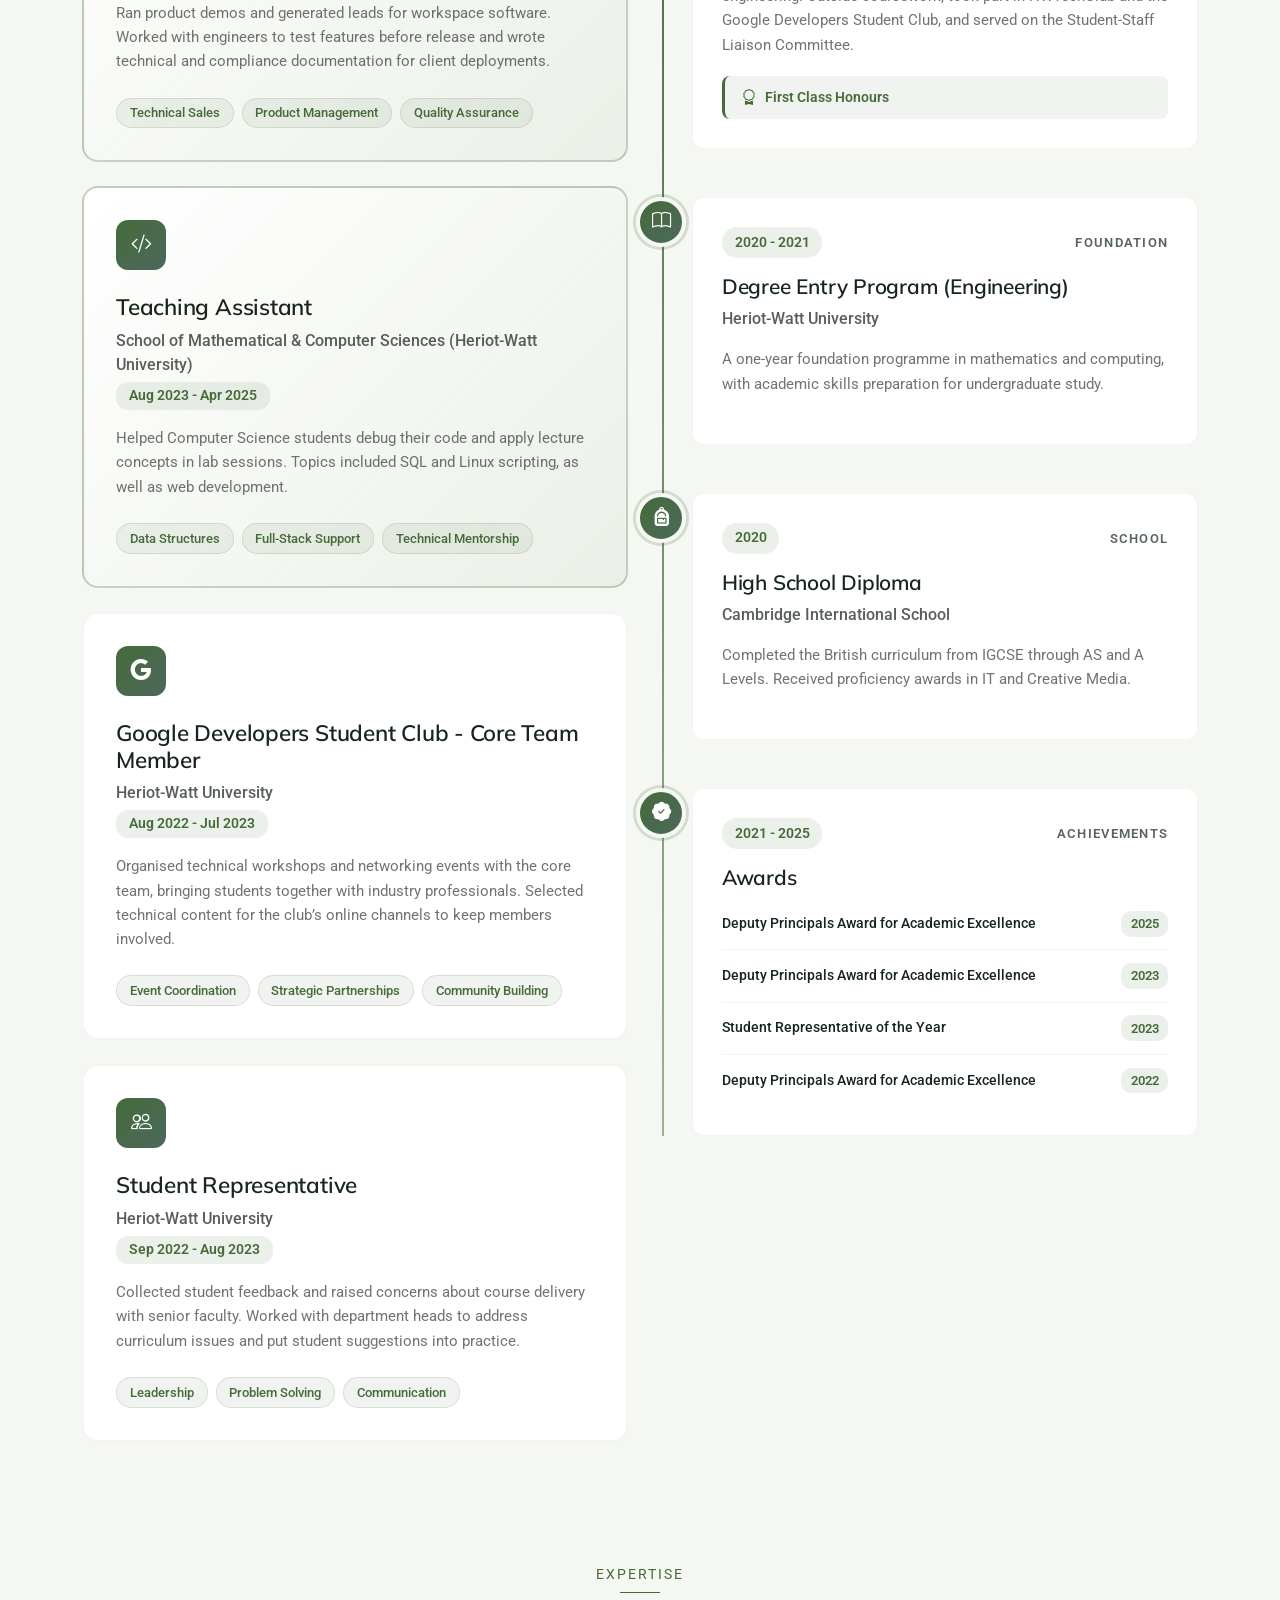
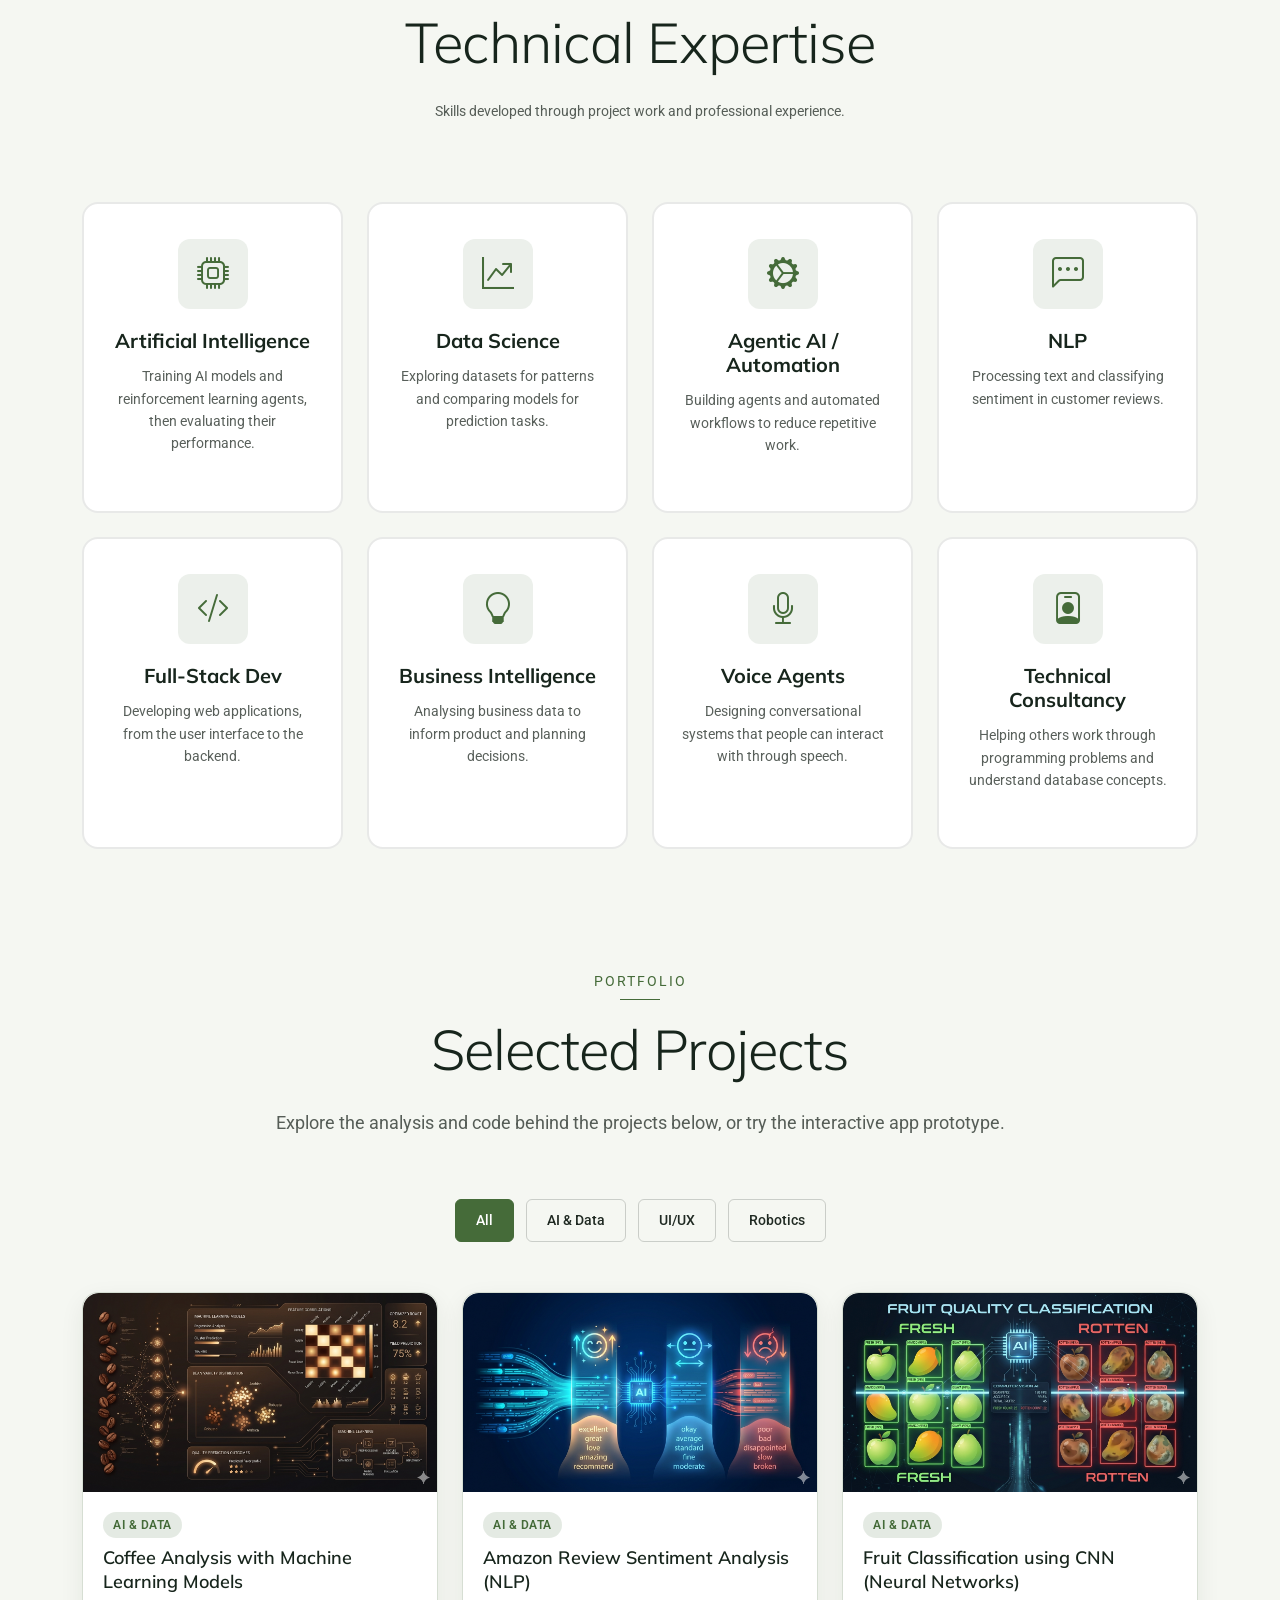
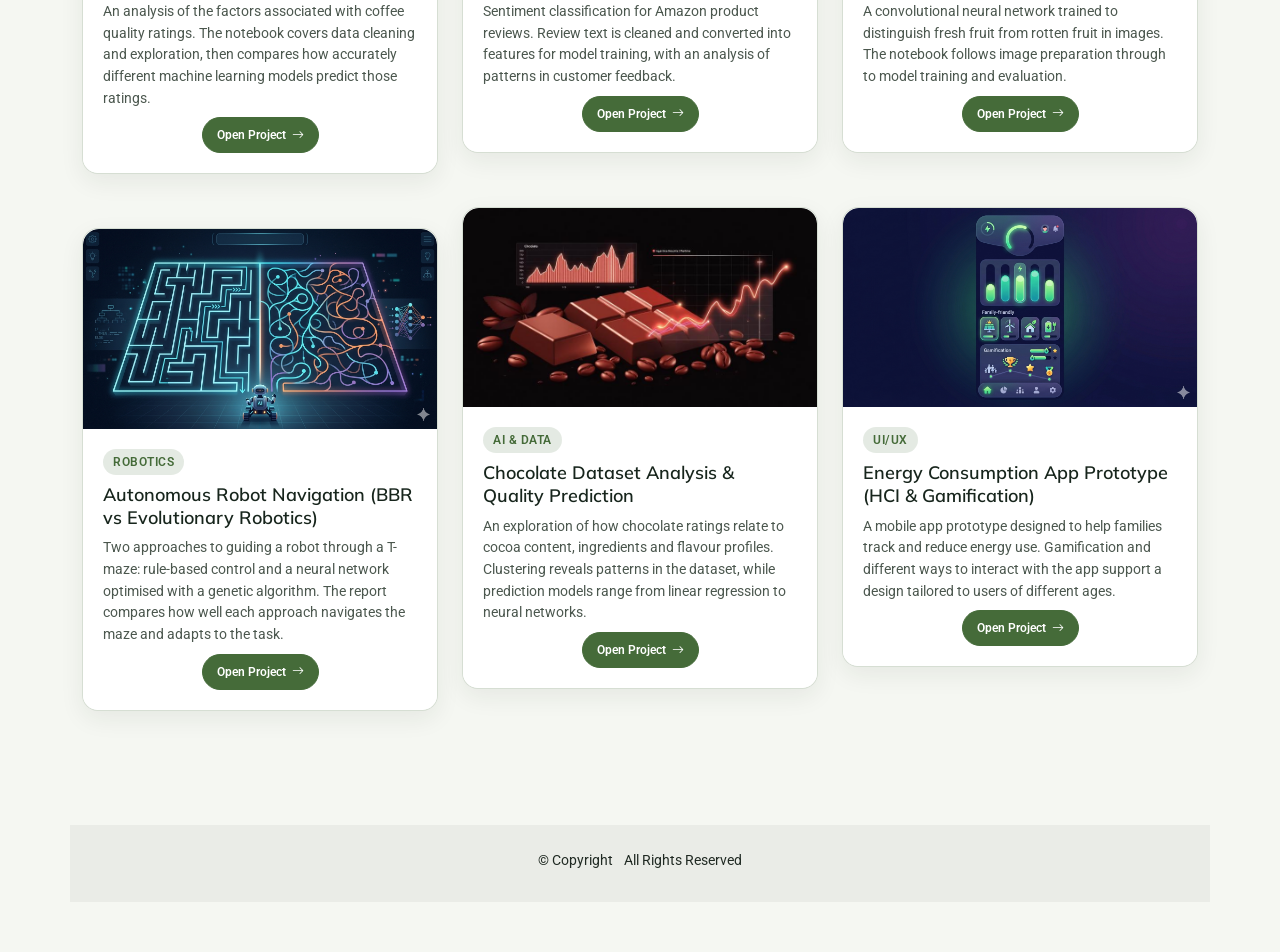
==== commit 6fb59686: "Wallpaper updates" ====
--- a/index.html
+++ b/index.html
@@ -96,7 +96,7 @@
     <!-- Hero Section -->
     <section id="hero" class="hero section dark-background">
 
-      <img src="assets/img/profile/dubai.jpg" alt="" data-aos="fade-in">
+      <img src="assets/img/profile/dxbcity.jpg" alt="" data-aos="fade-in">
 
       <div class="container" data-aos="fade-up" data-aos-delay="100">
         <div class="row justify-content-center">
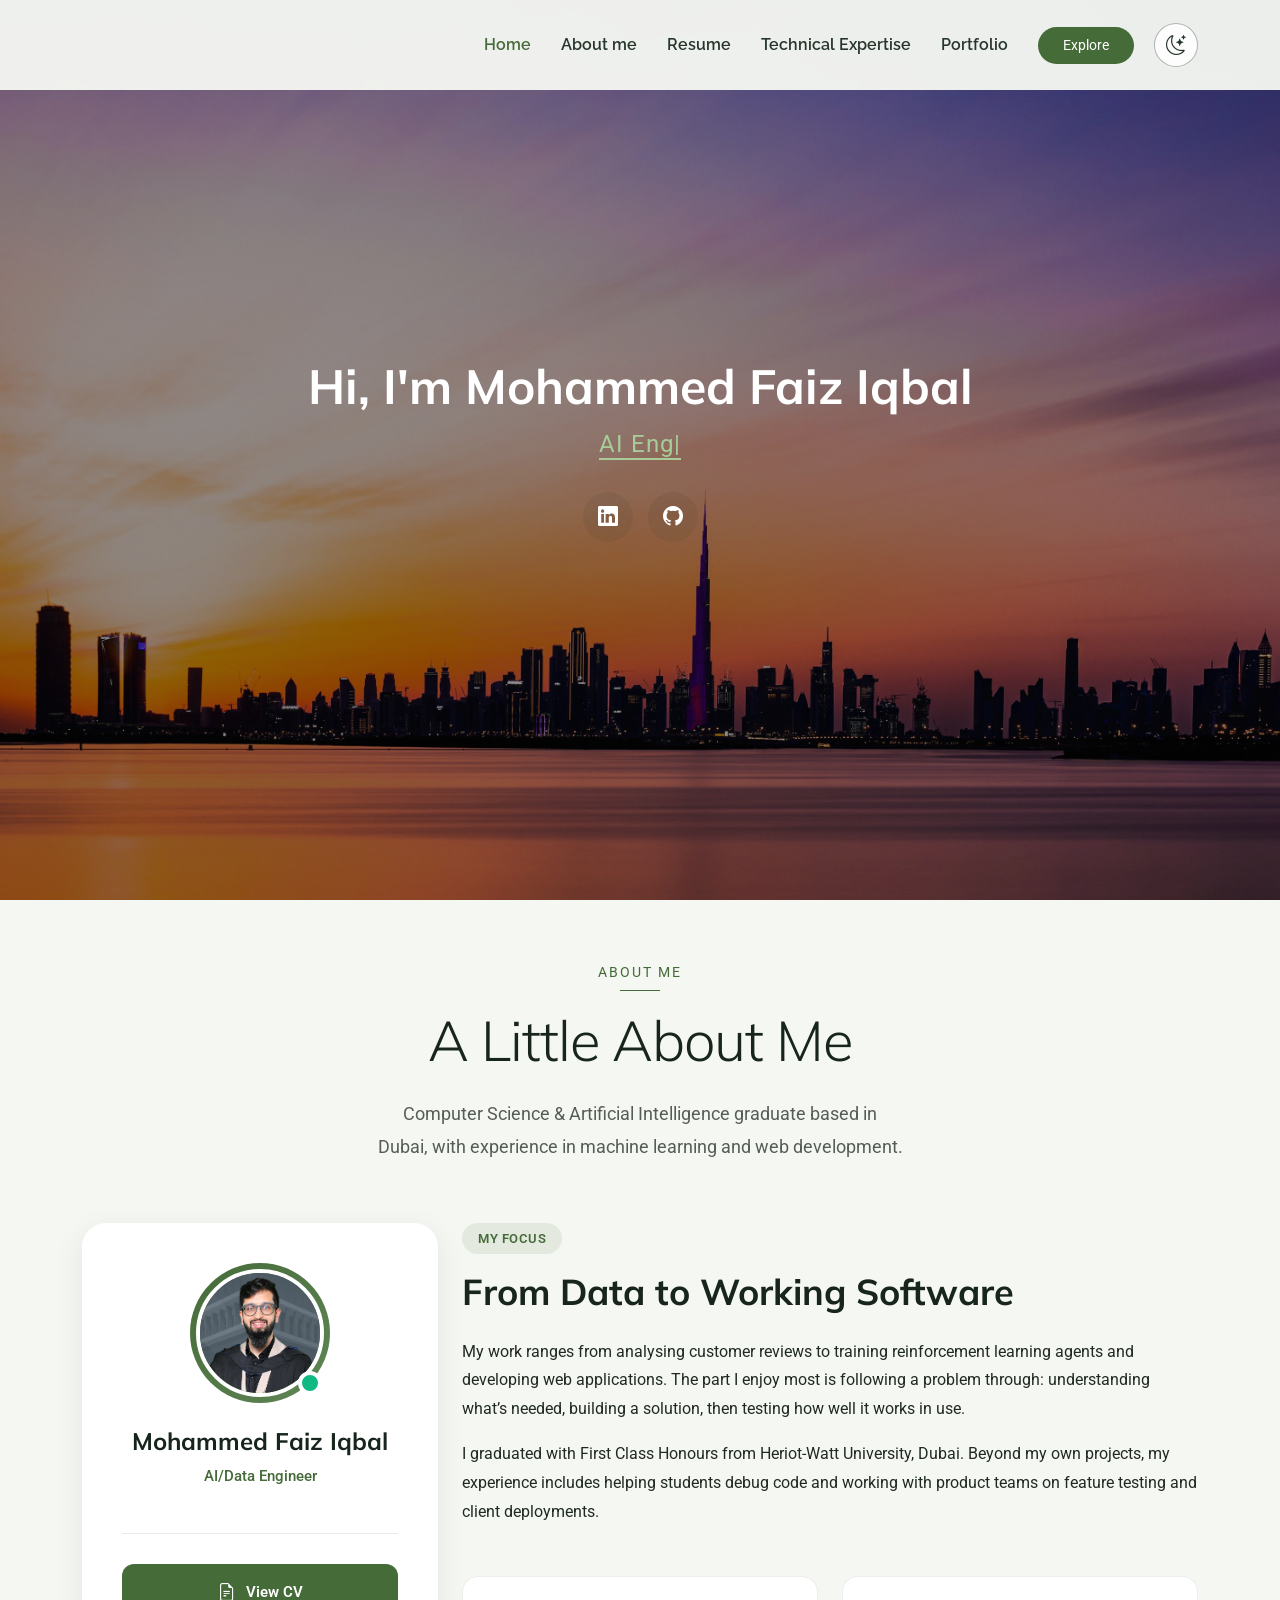
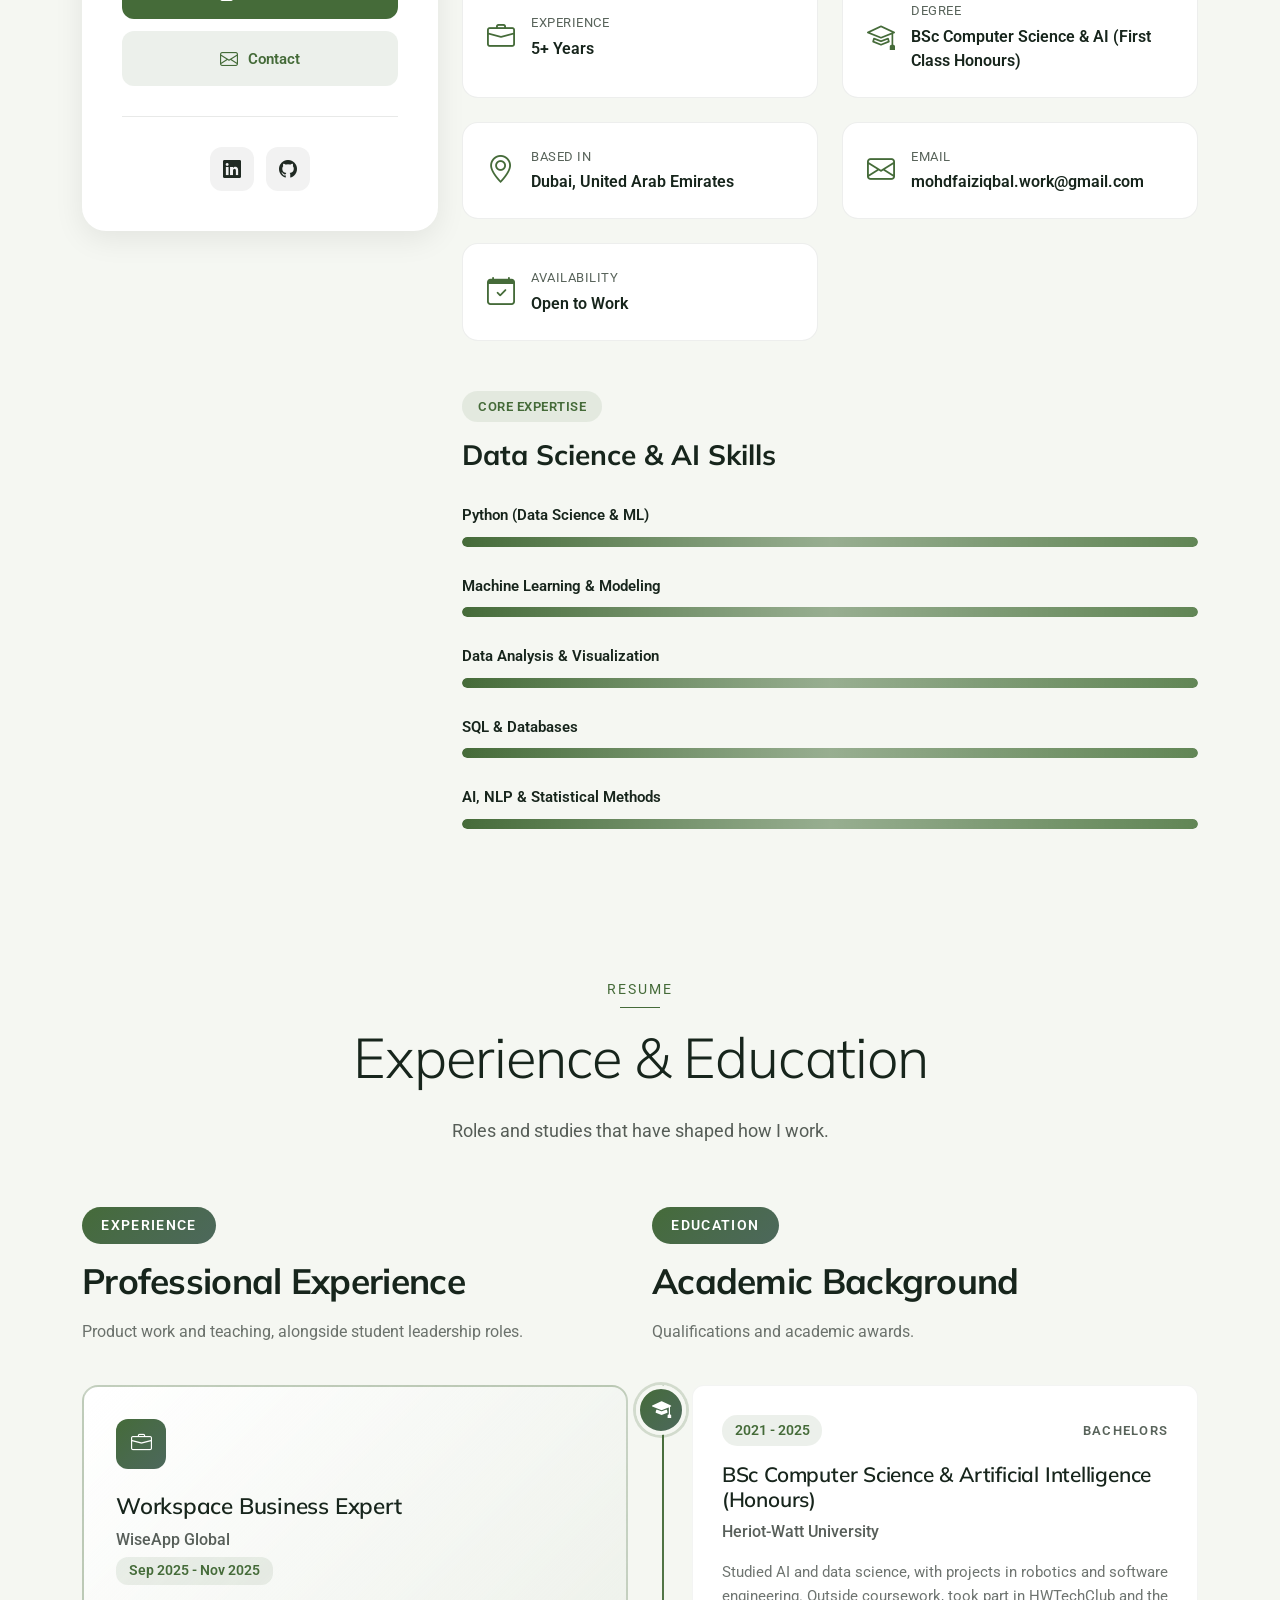
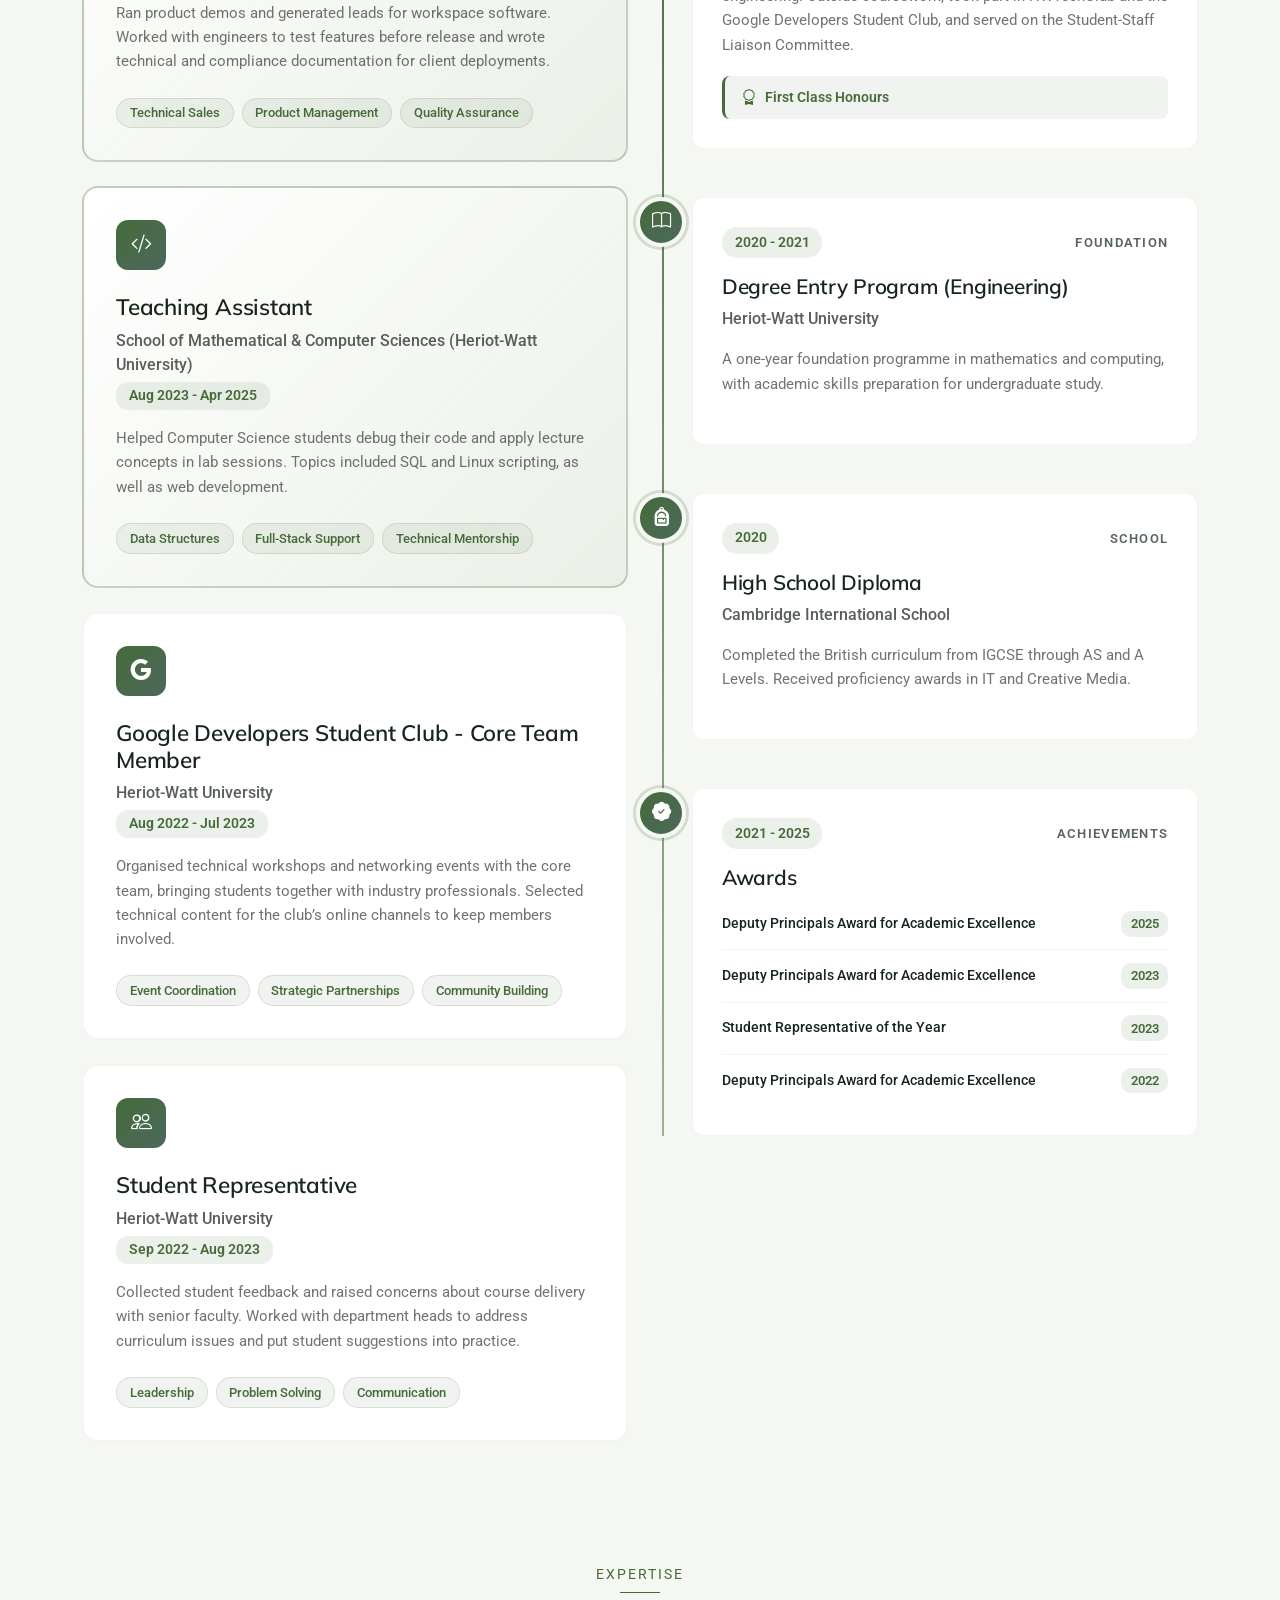
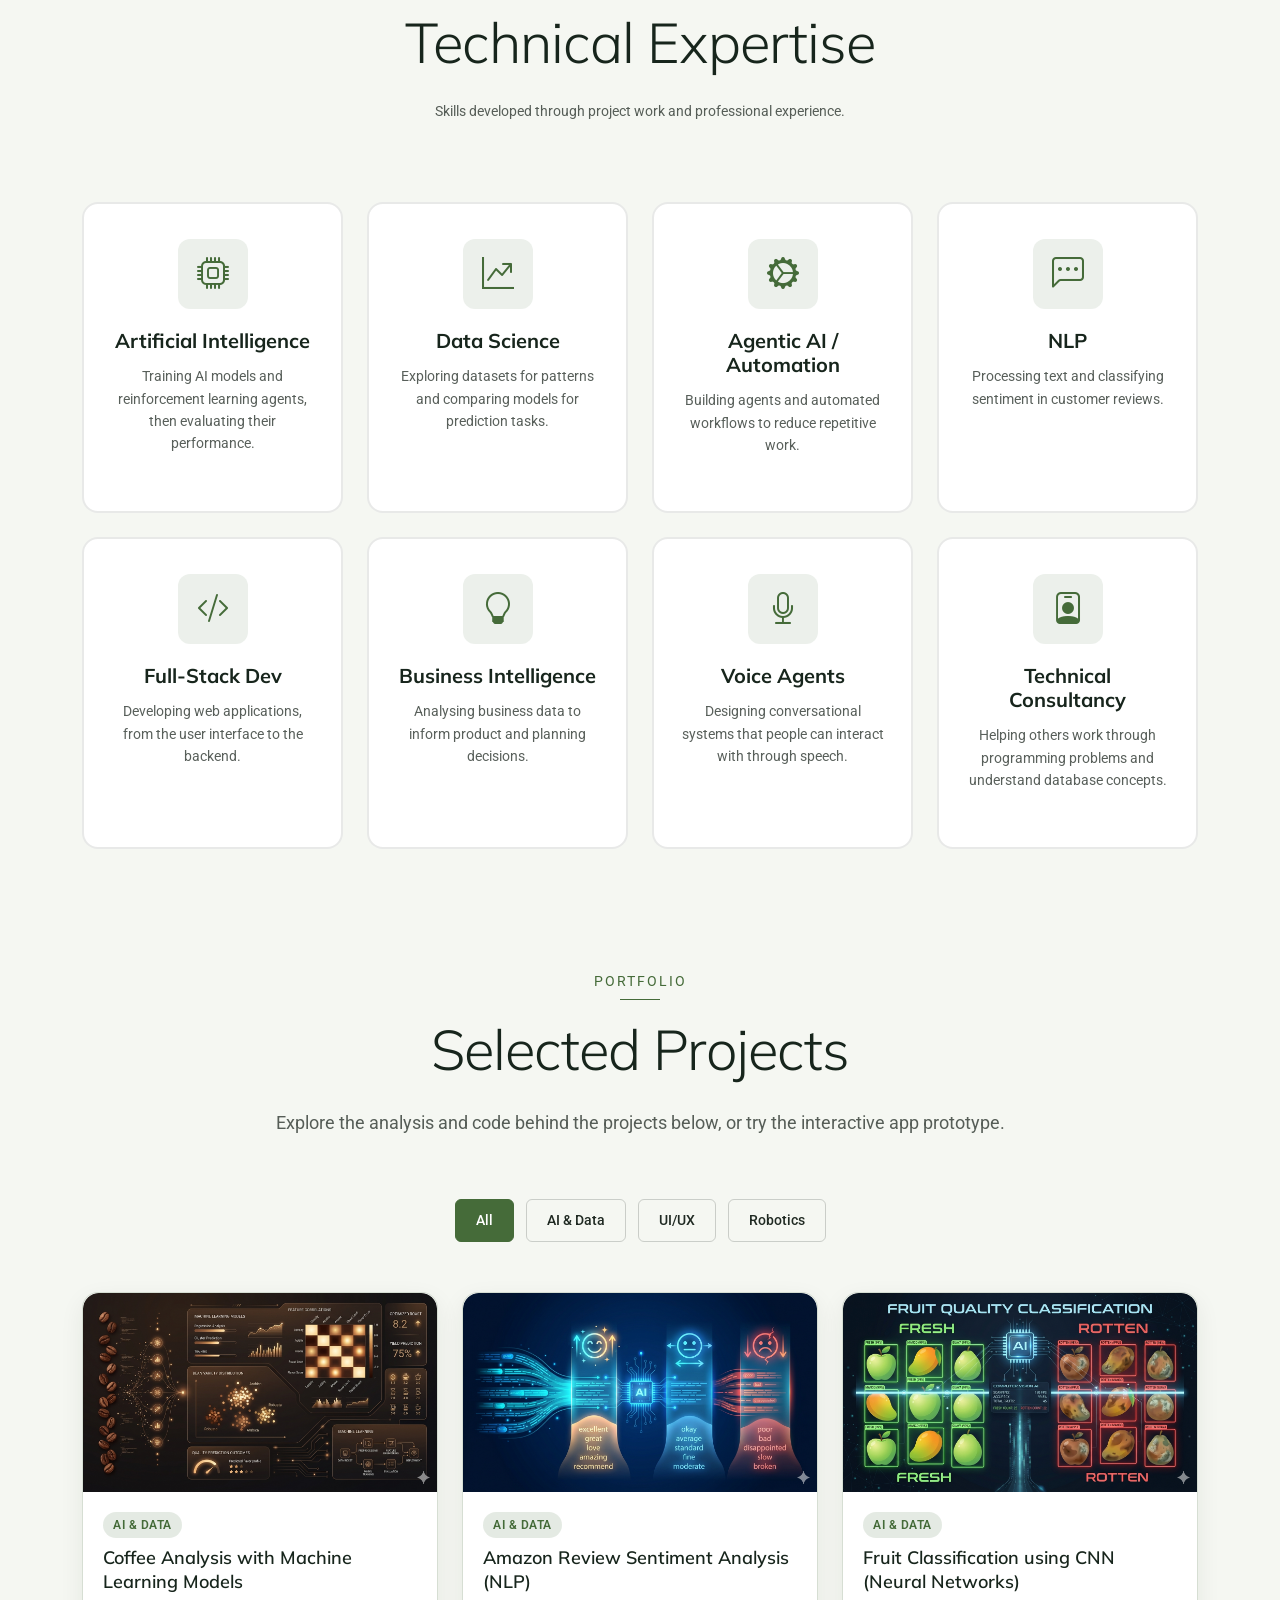
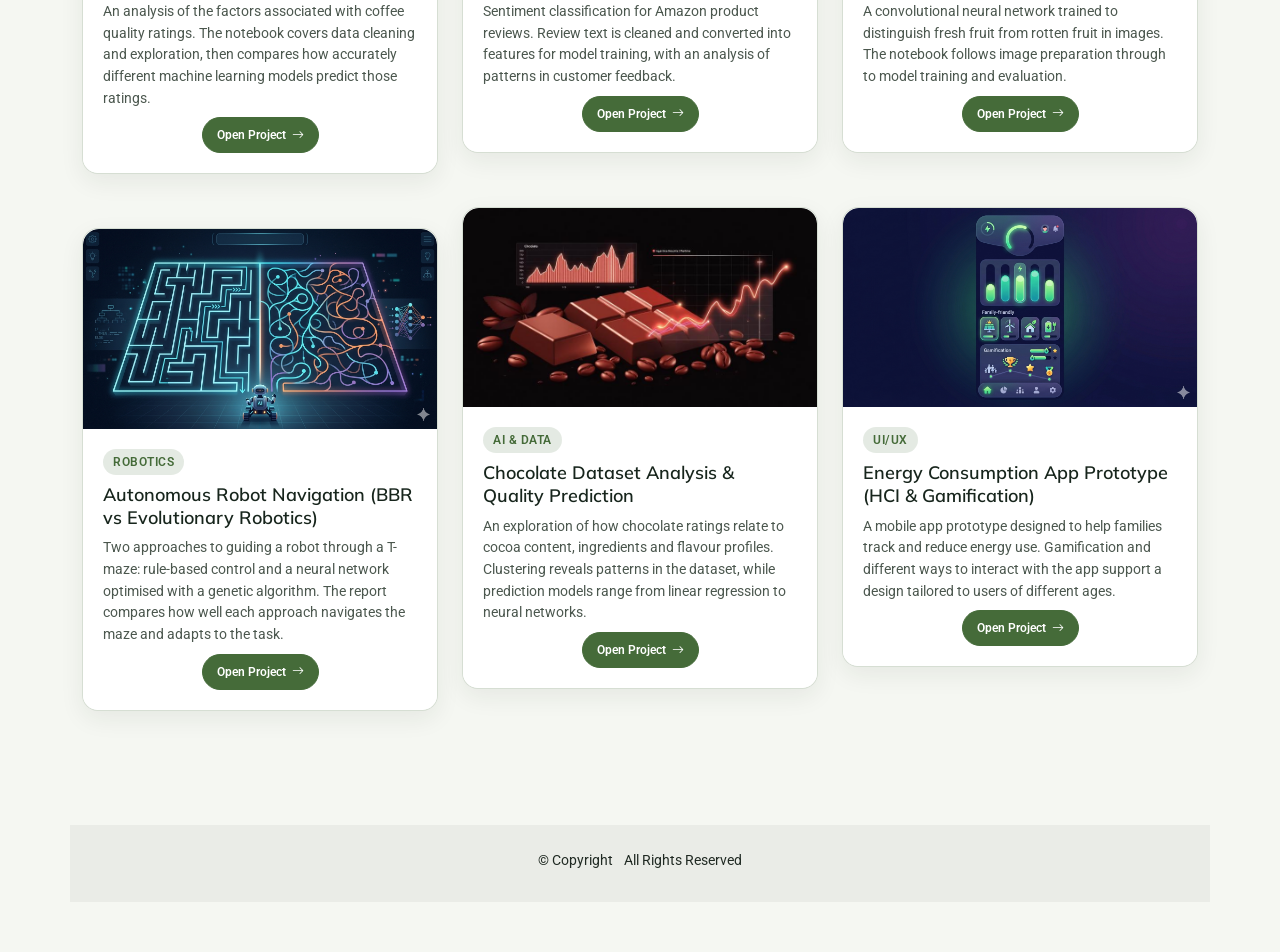
==== commit 13b190a5: "wallpaper updated" ====
--- a/index.html
+++ b/index.html
@@ -96,7 +96,7 @@
     <!-- Hero Section -->
     <section id="hero" class="hero section dark-background">
 
-      <img src="assets/img/profile/dxbcity.jpg" alt="" data-aos="fade-in">
+      <img src="assets/img/profile/skylinedxb.jpg" alt="" data-aos="fade-in">
 
       <div class="container" data-aos="fade-up" data-aos-delay="100">
         <div class="row justify-content-center">
@@ -161,7 +161,7 @@
               </div> -->
 
               <div class="profile-actions">
-                <a href="assets/MohammedFaizIqbal_Resume_June2026.pdf" target="_blank" rel="noopener noreferrer" class="btn-primary"><i class="bi bi-file-earmark-text"></i> View CV</a>
+                <a href="assets/MohammedFaiz_Resume_Oct2026.pdf" target="_blank" rel="noopener noreferrer" class="btn-primary"><i class="bi bi-file-earmark-text"></i> View CV</a>
                 <a href="mailto:mohdfaiziqbal.work@gmail.com" class="btn-secondary"><i class="bi bi-envelope"></i> Contact</a>
               </div>
 
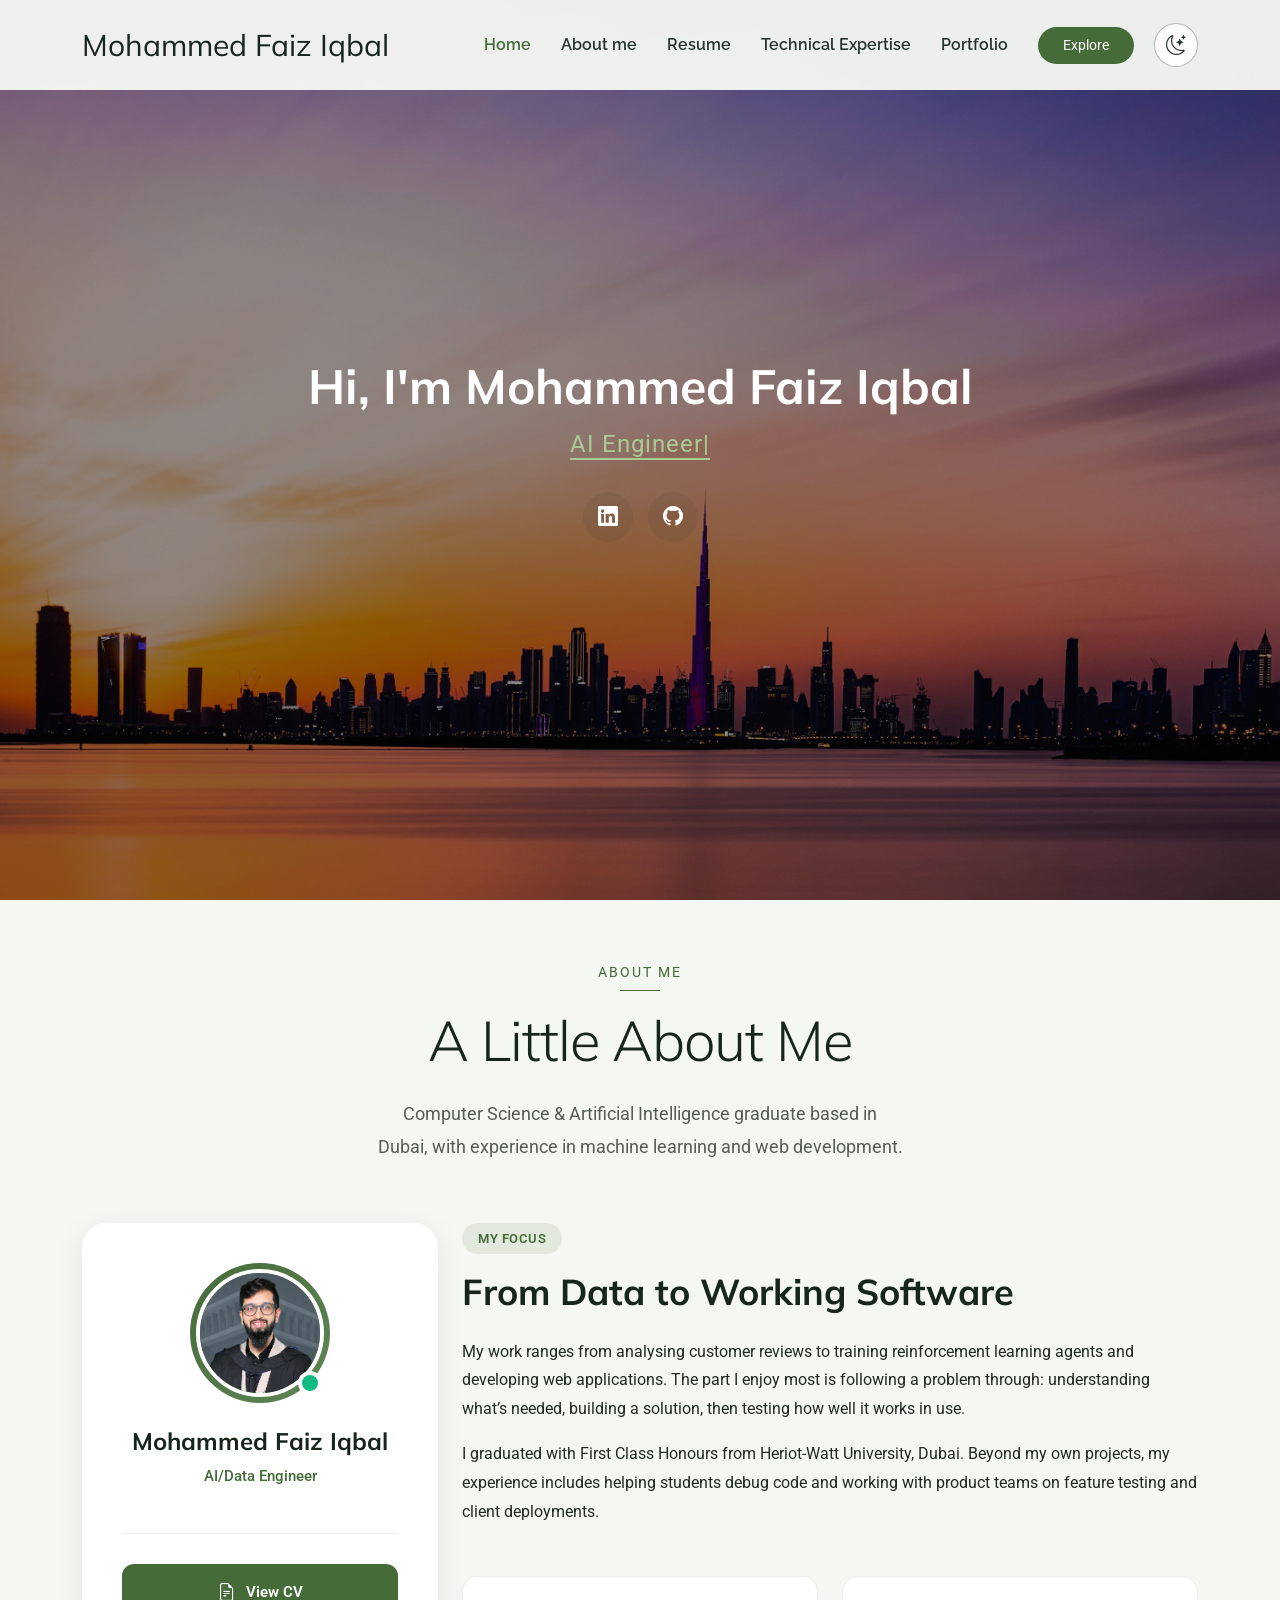
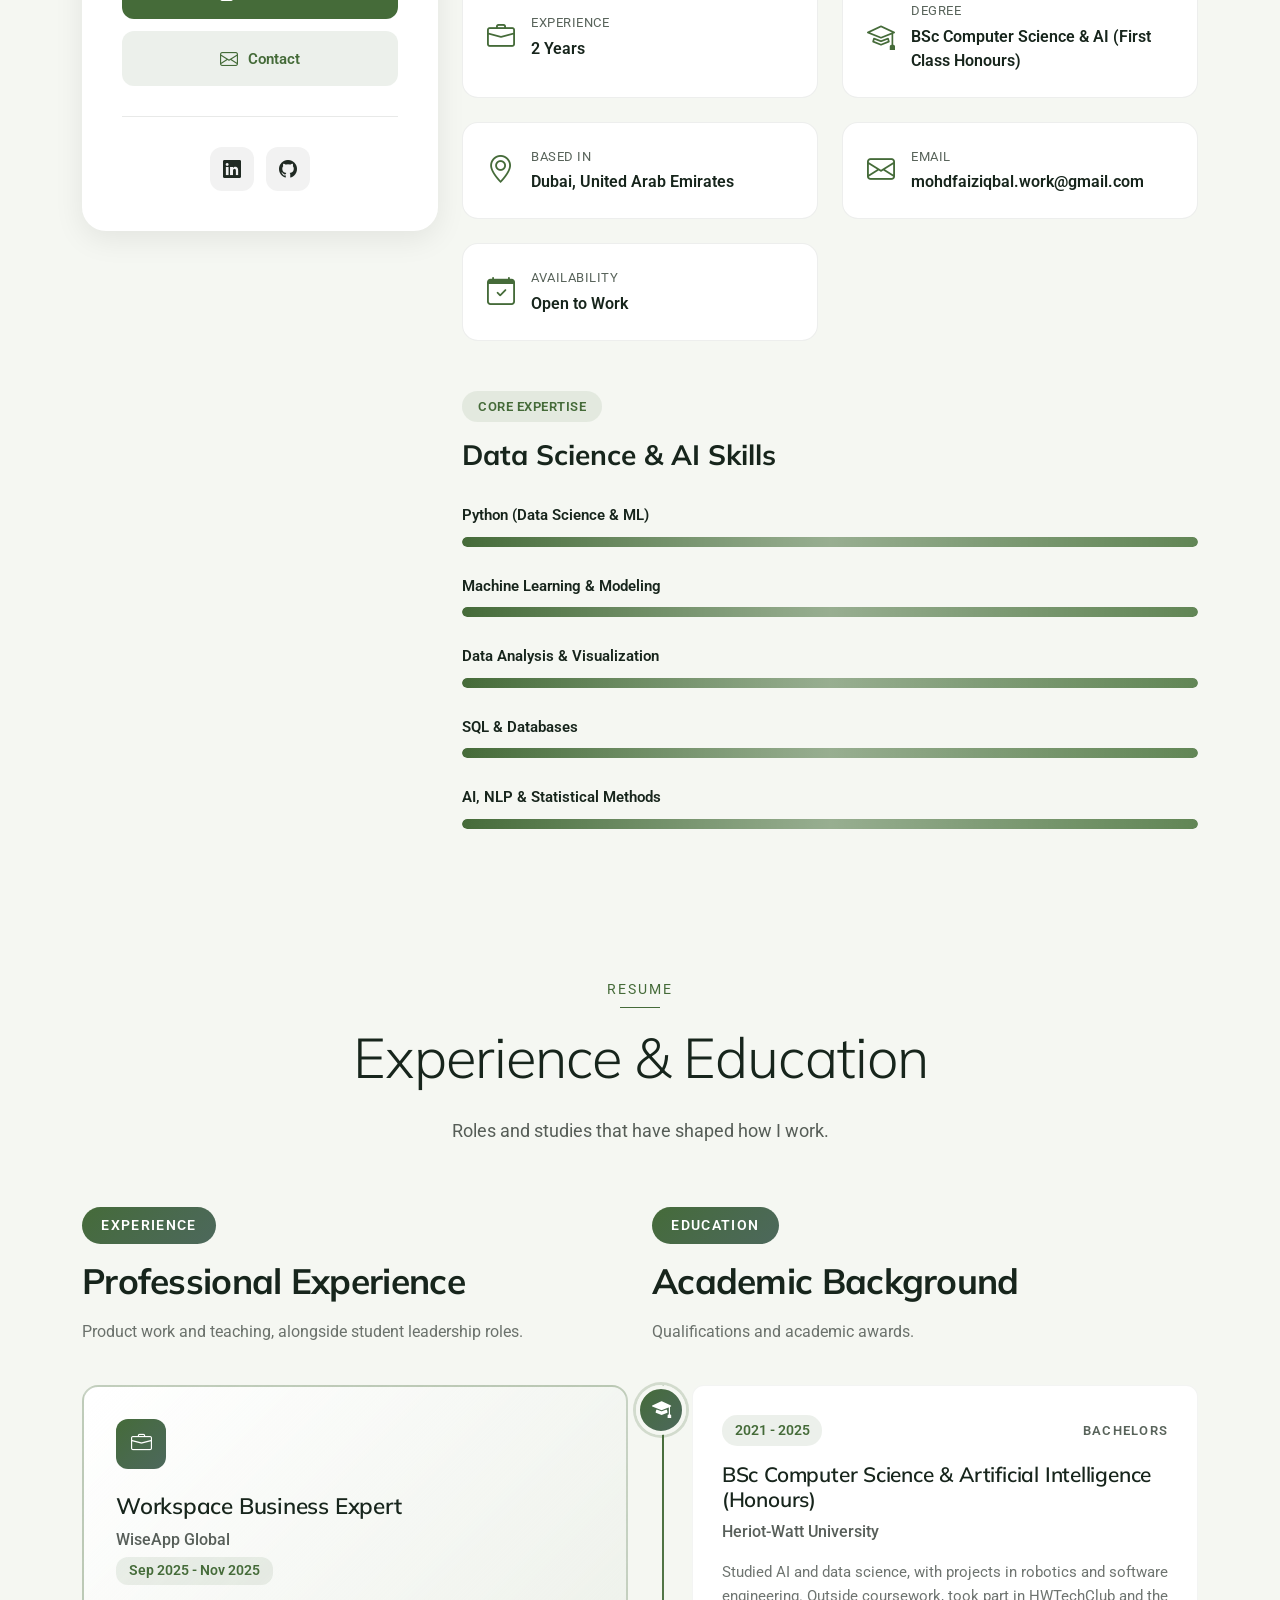
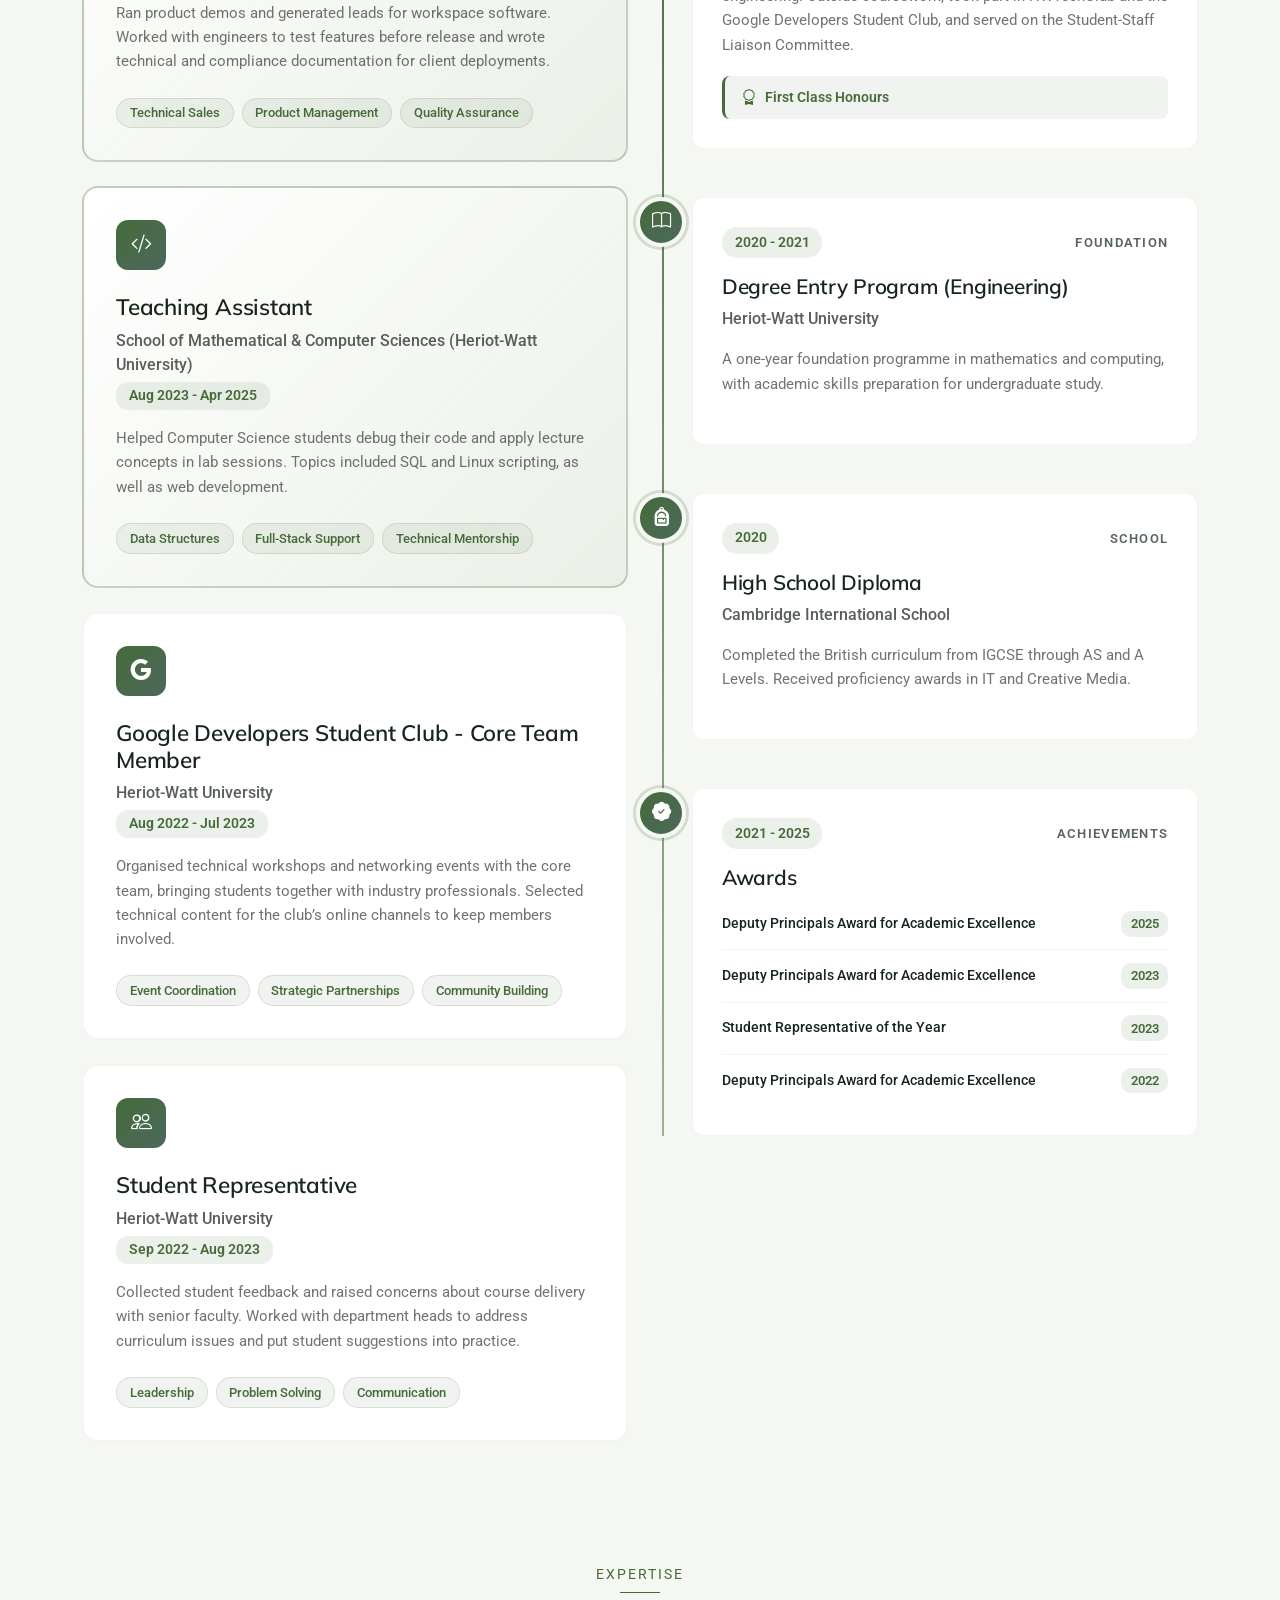
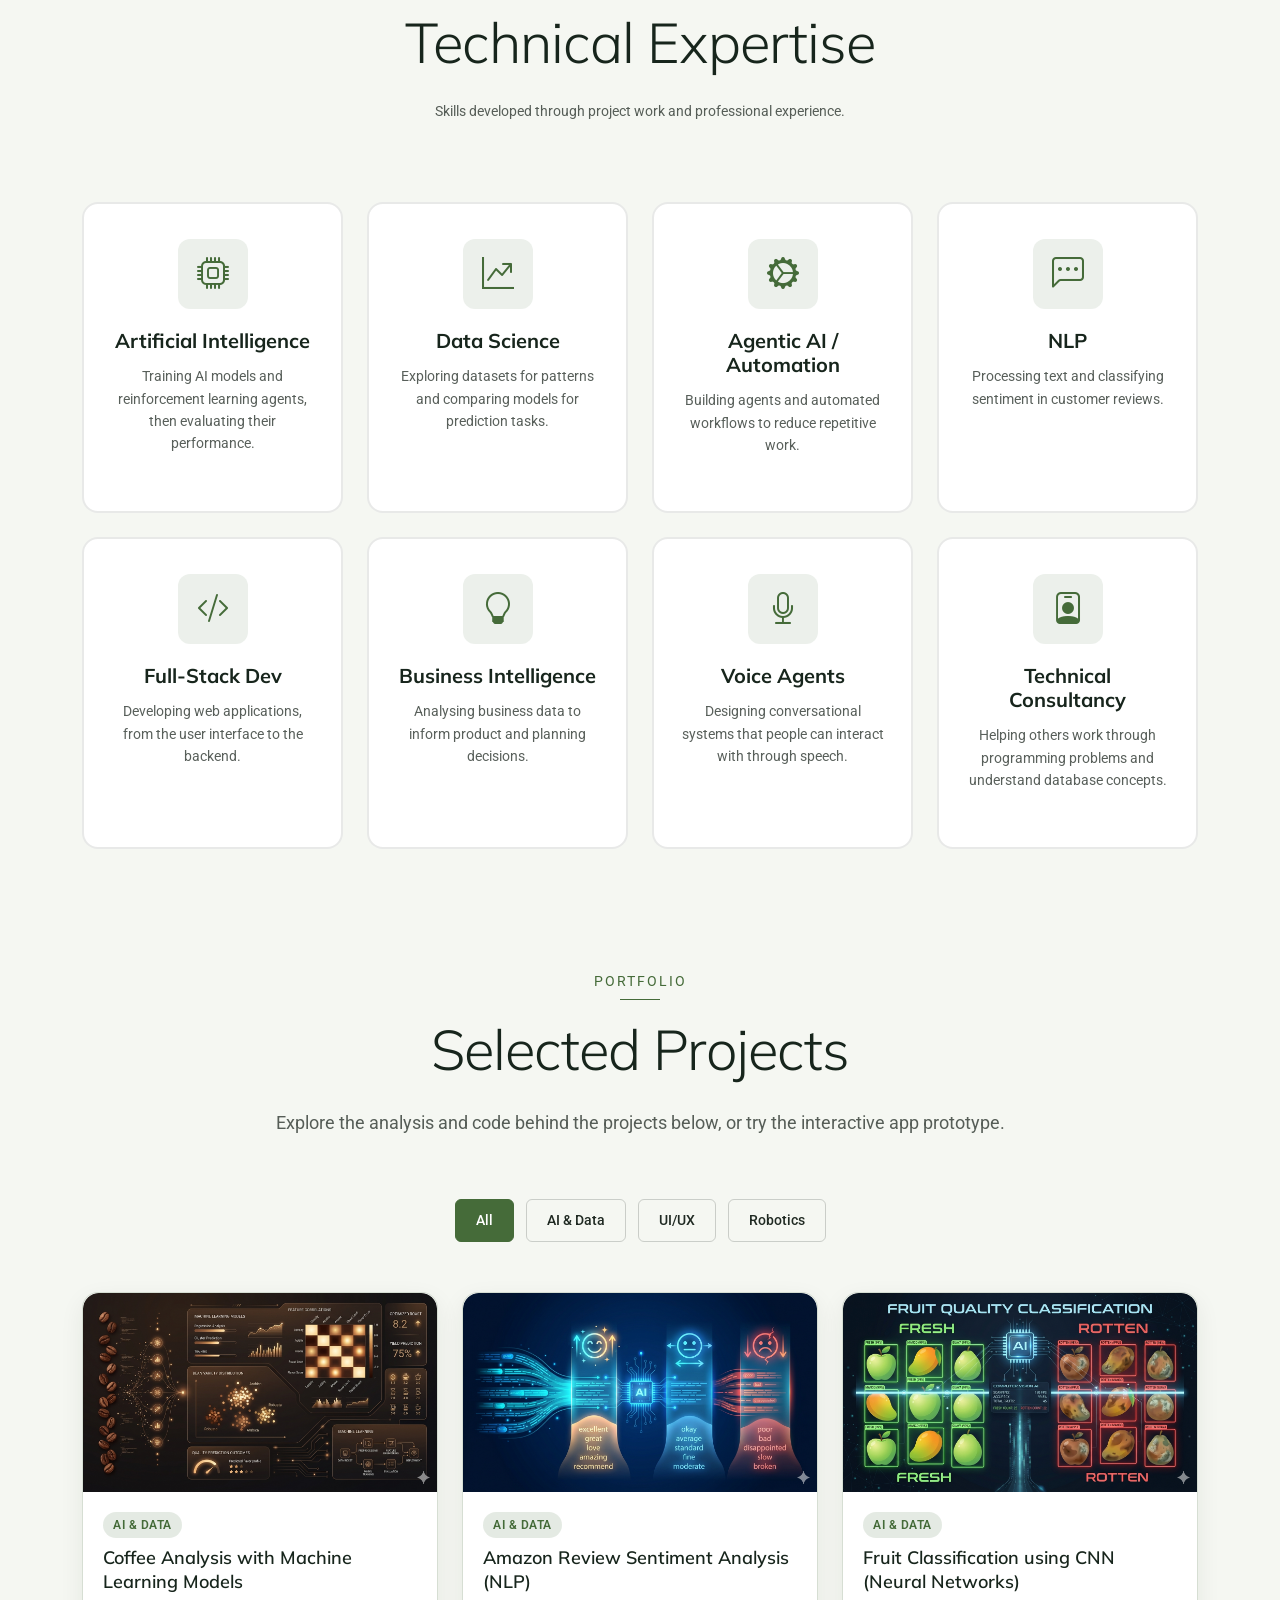
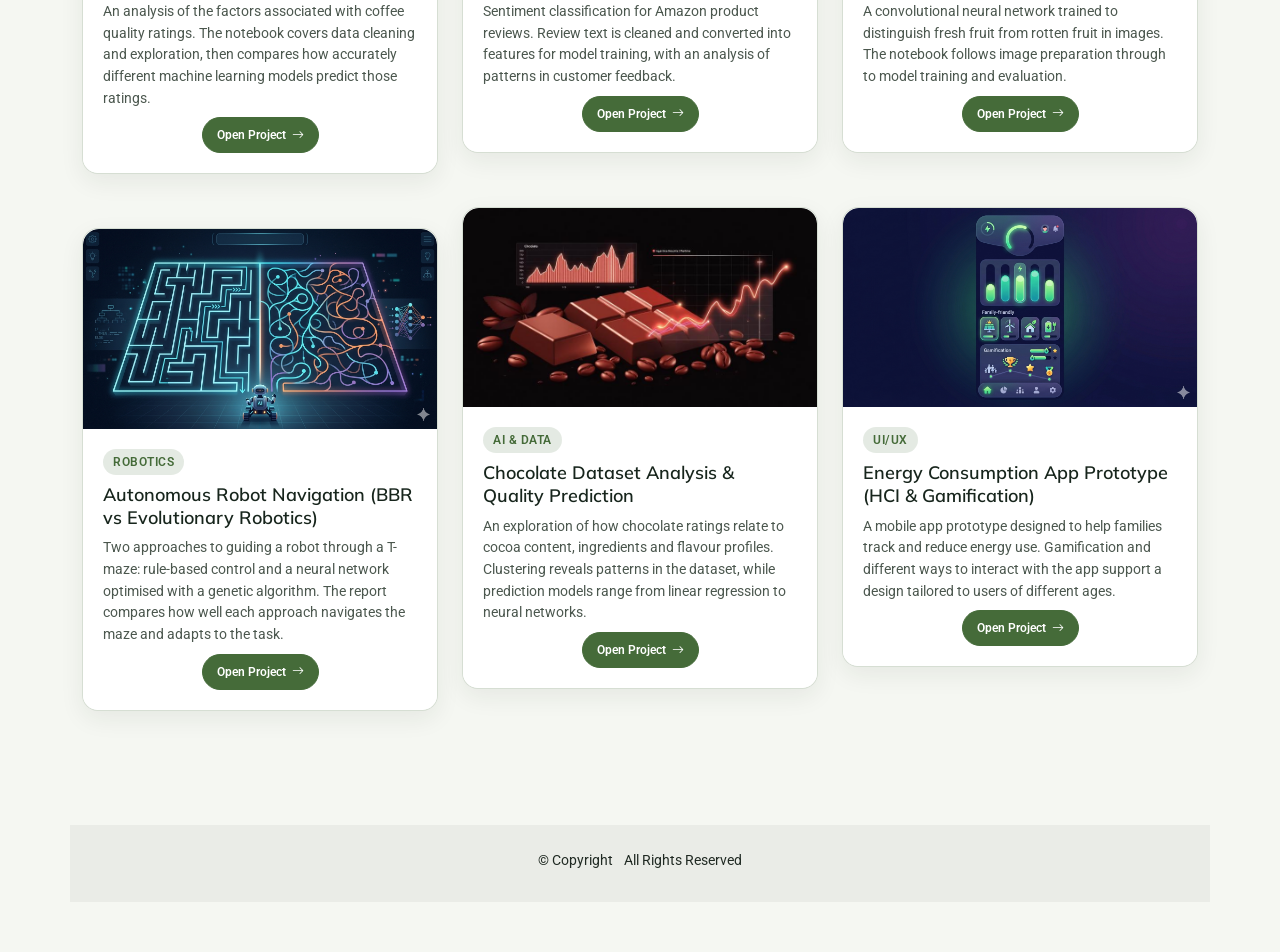
==== commit a72130dd: "Profile years updated" ====
--- a/index.html
+++ b/index.html
@@ -188,7 +188,7 @@
                   <i class="bi bi-briefcase"></i>
                   <div class="detail-content">
                     <span>Experience</span>
-                    <strong>5+ Years</strong>
+                    <strong>2 Years</strong>
                   </div>
                 </div>
 
